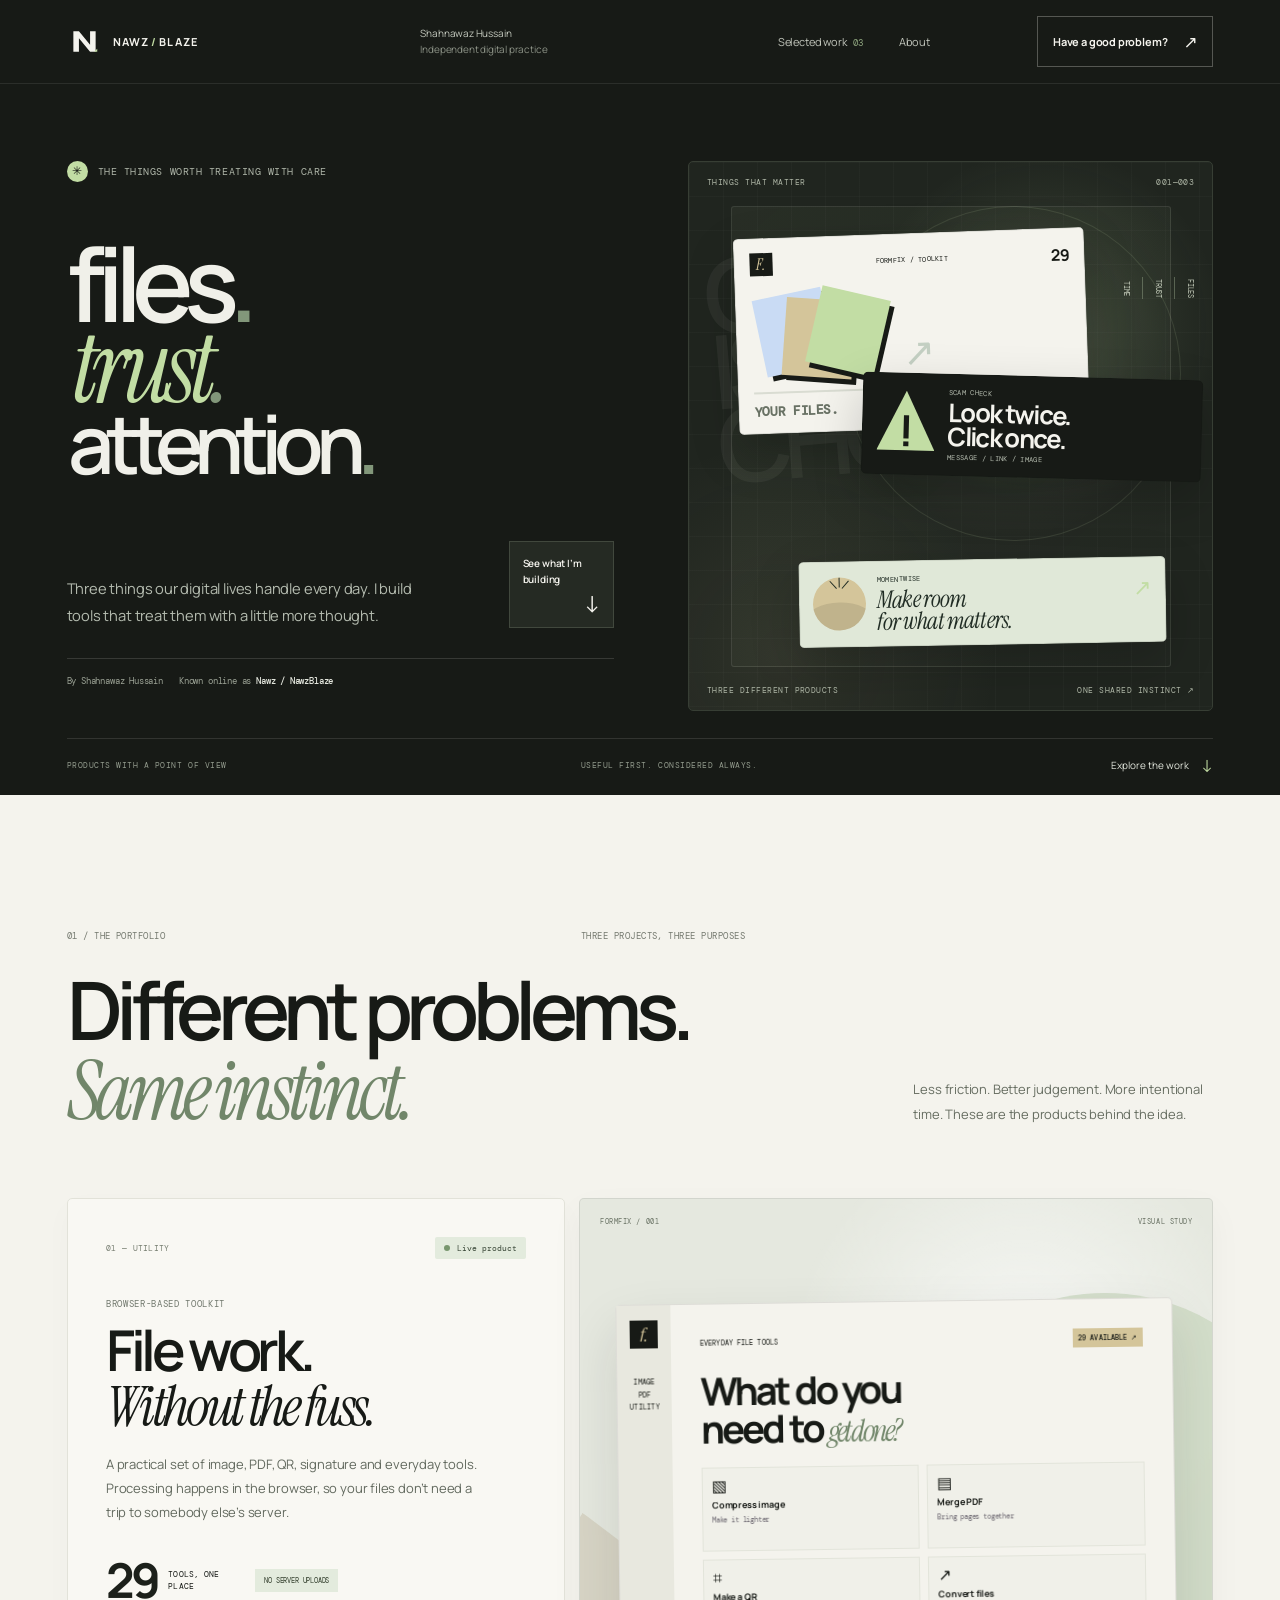
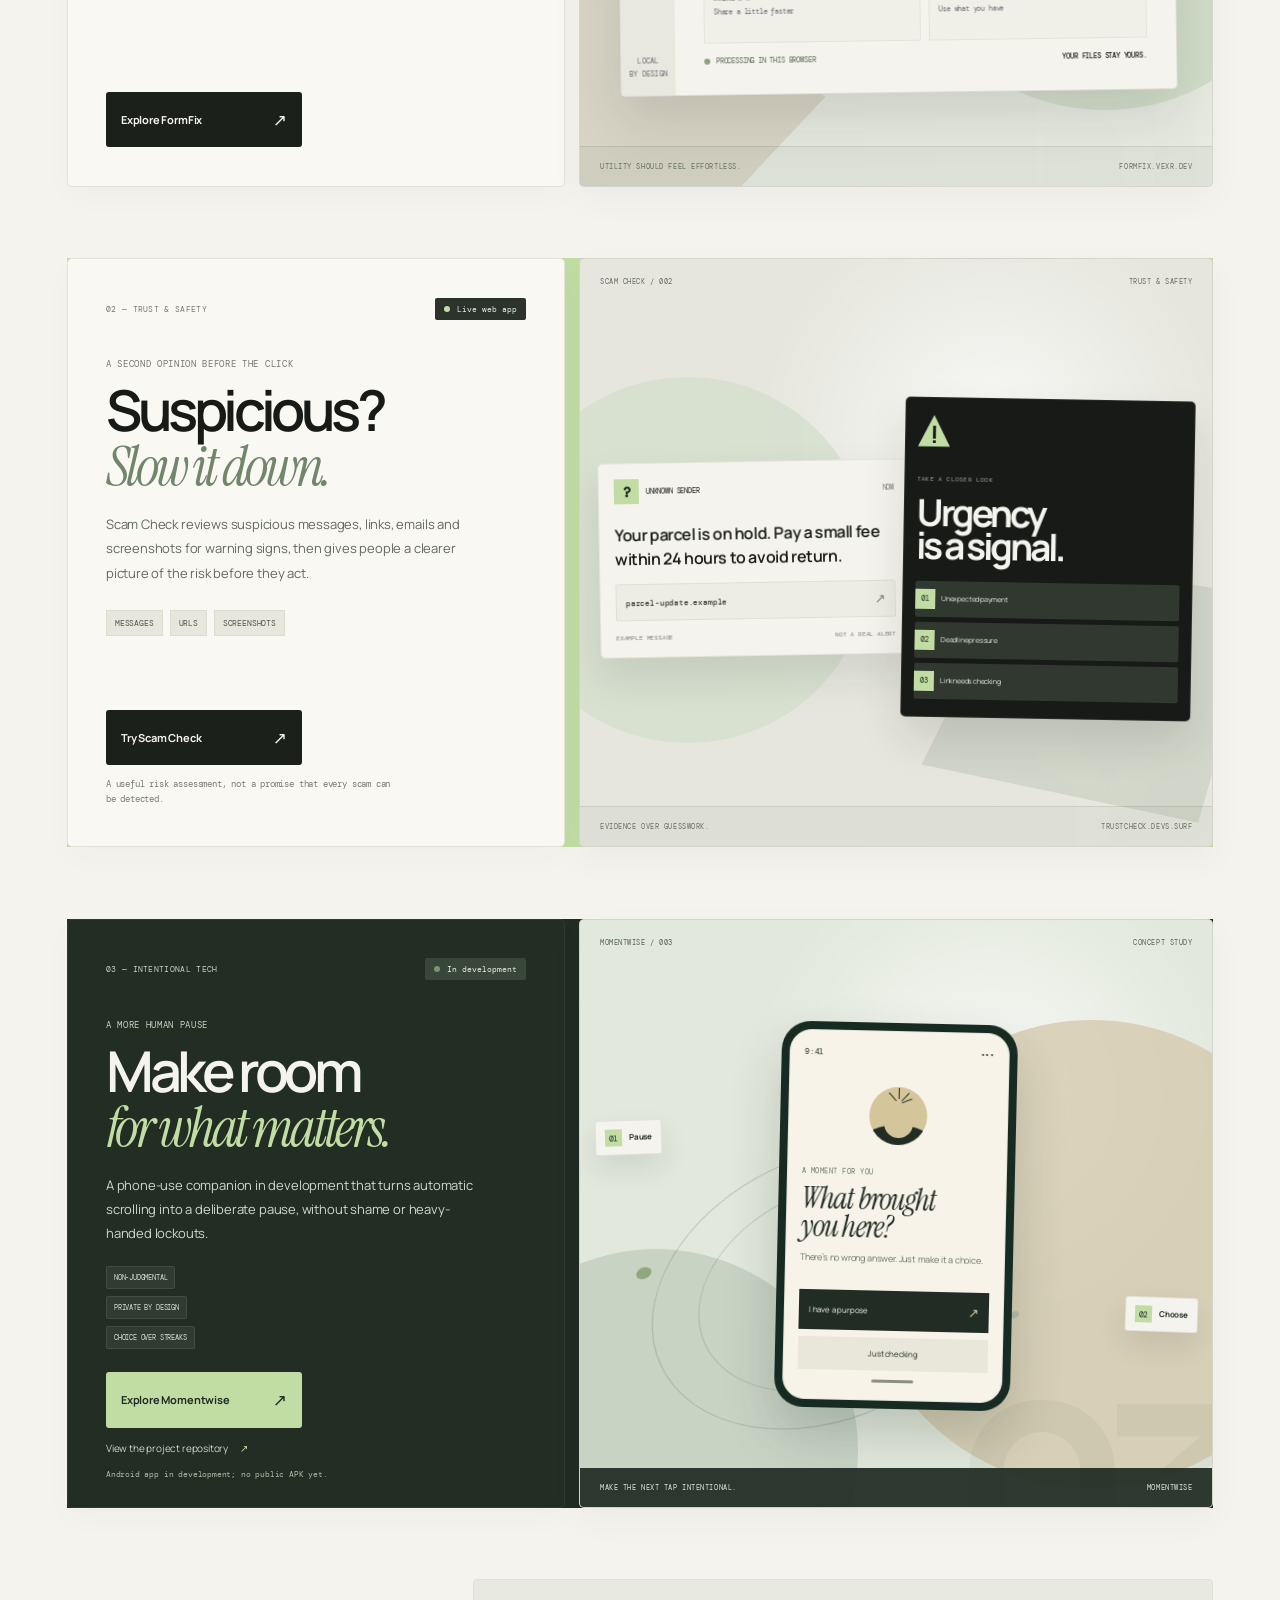
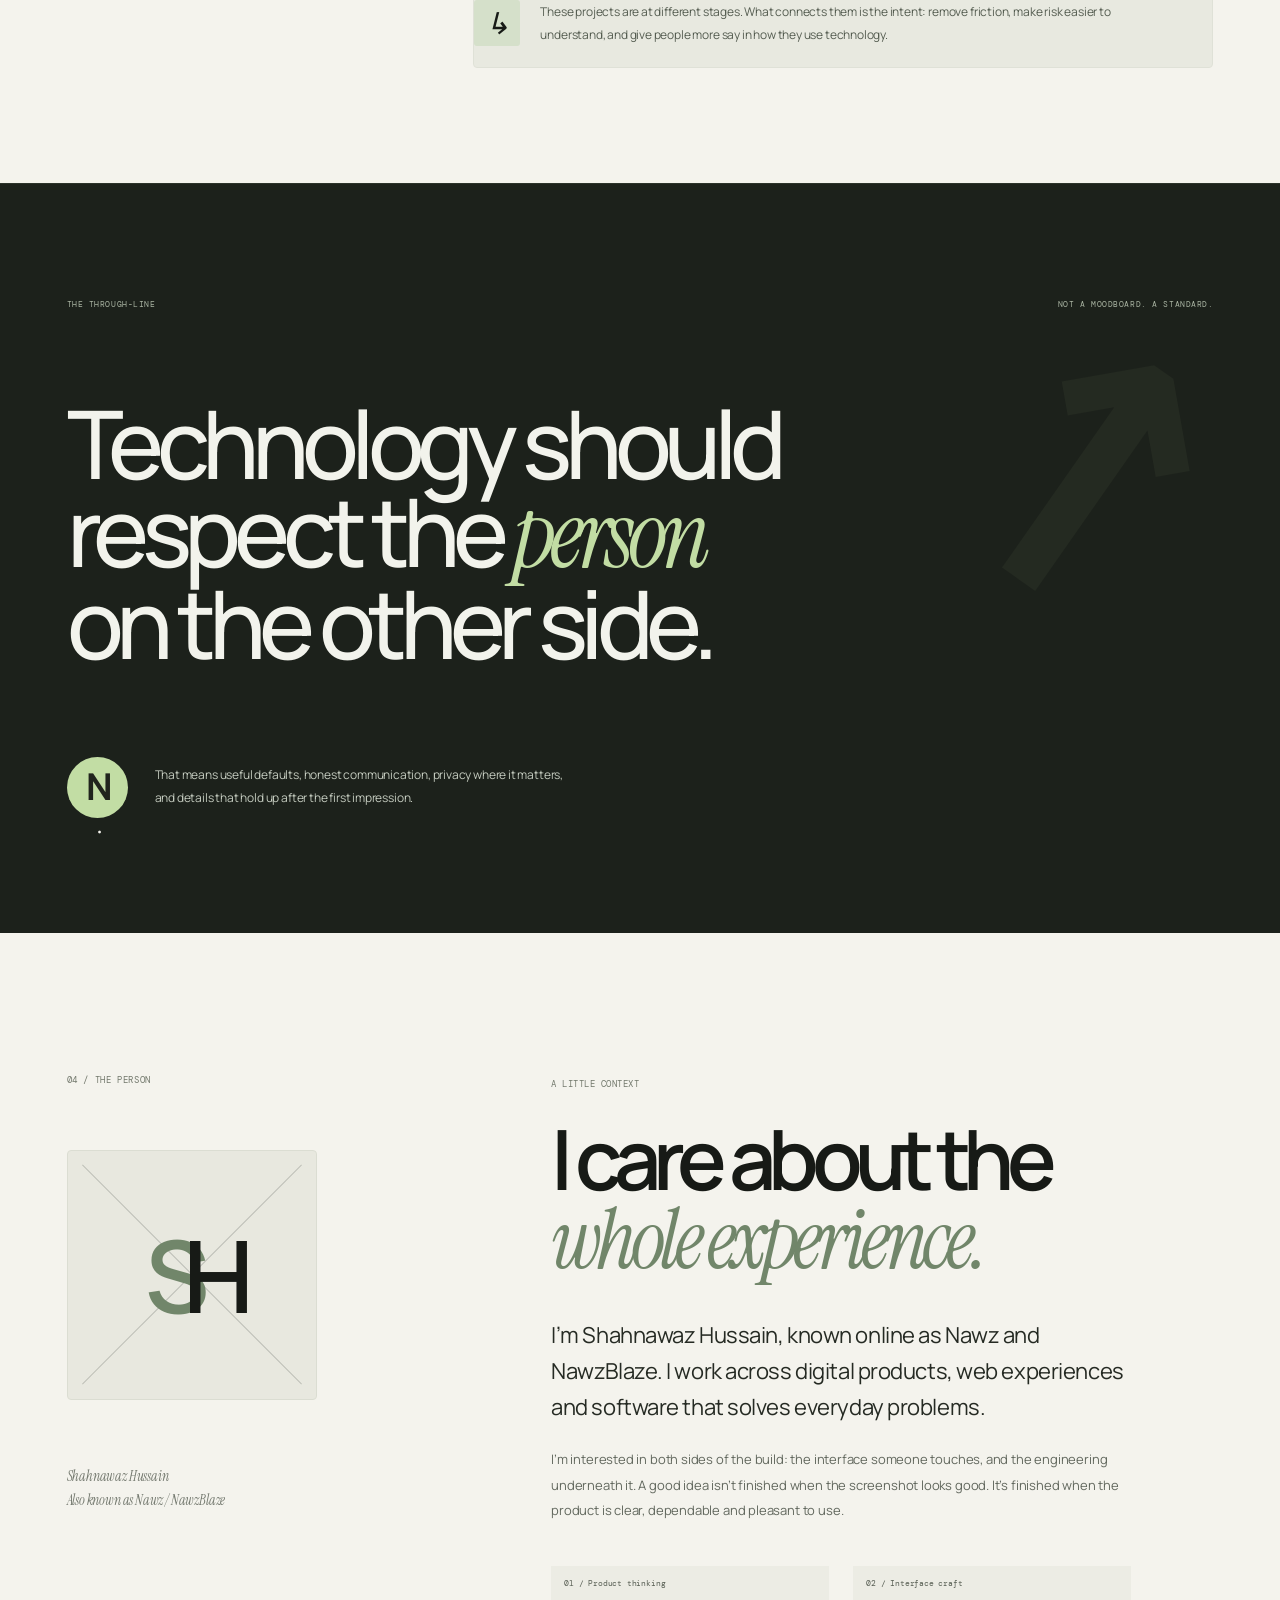
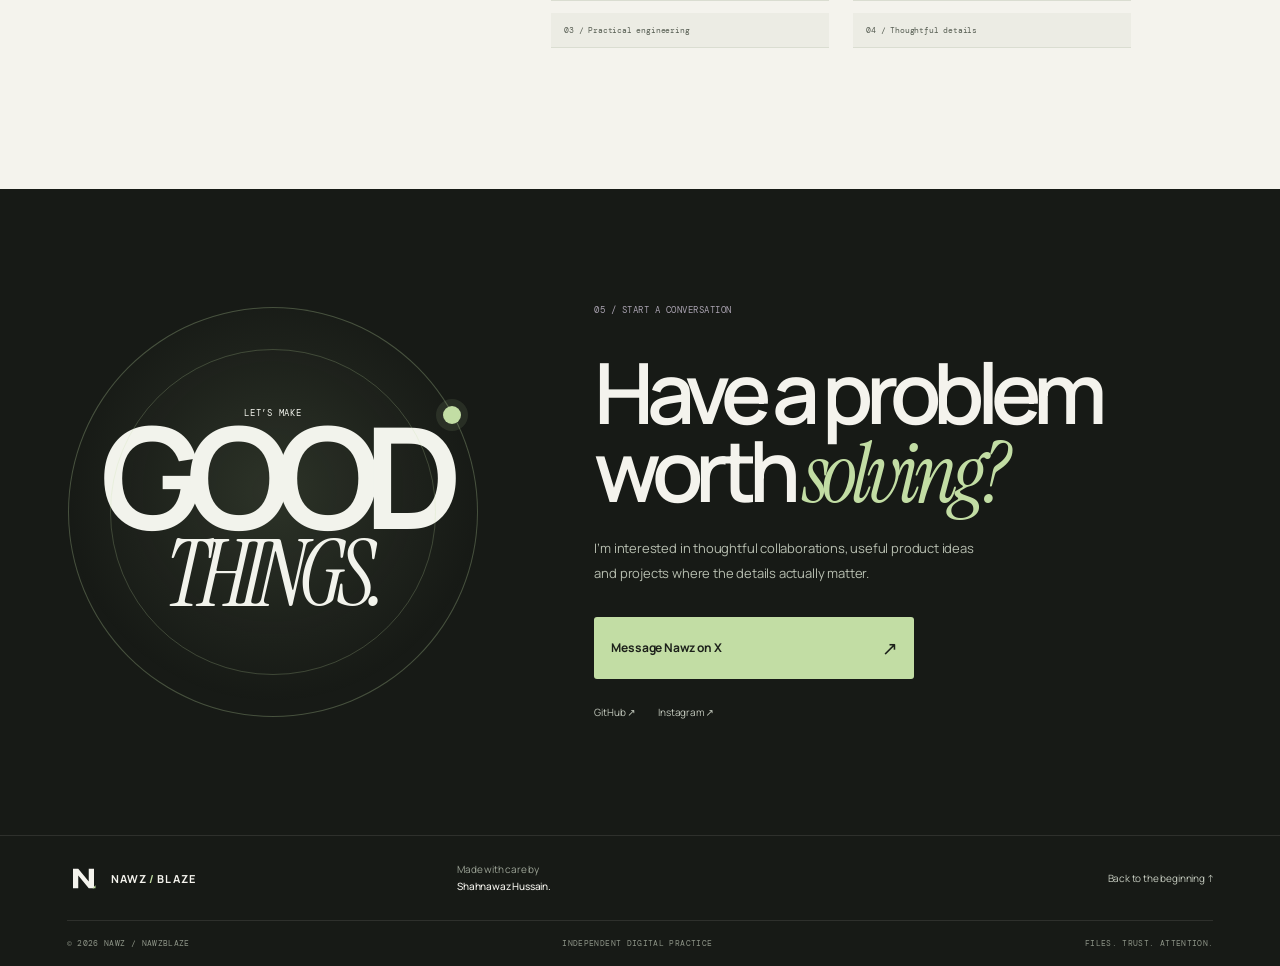
==== index.html @ f460f410 "Apply calmer premium portfolio styling and motion" ====
<!doctype html>
<html lang="en">
<head>
  <meta charset="utf-8">
  <meta name="viewport" content="width=device-width, initial-scale=1">
  <meta name="theme-color" content="#171a16">
  <meta name="description" content="Nawz — the online identity of Shahnawaz Hussain, also known as NawzBlaze. Independent digital products shaped around privacy, trust and attention.">
  <meta name="author" content="Shahnawaz Hussain">
  <meta name="robots" content="index,follow,max-image-preview:large">
  <link rel="canonical" href="https://nawzblaze.github.io/">
  <link rel="icon" href="/assets/images/favicon.svg" type="image/svg+xml">
  <link rel="manifest" href="/site.webmanifest">
  <link rel="stylesheet" href="/assets/css/site.css">
  <link rel="stylesheet" href="/assets/css/premium.css?v=1">
  <link rel="preconnect" href="https://fonts.googleapis.com">
  <link rel="preconnect" href="https://fonts.gstatic.com" crossorigin>
  <link href="https://fonts.googleapis.com/css2?family=DM+Mono:wght@400;500&family=Instrument+Serif:ital@0;1&family=Manrope:wght@400;500;600;700;800&display=swap" rel="stylesheet">
  <meta property="og:type" content="website">
  <meta property="og:site_name" content="Nawz / NawzBlaze">
  <meta property="og:title" content="Nawz — Files. Trust. Attention.">
  <meta property="og:description" content="Independent digital products shaped around privacy, trust and attention. By Shahnawaz Hussain, known online as Nawz and NawzBlaze.">
  <meta property="og:url" content="https://nawzblaze.github.io/">
  <meta name="twitter:card" content="summary">
  <meta name="twitter:title" content="Nawz — Files. Trust. Attention.">
  <meta name="twitter:description" content="Independent digital products shaped around privacy, trust and attention.">
  <title>Nawz — Files. Trust. Attention.</title>
  <script type="application/ld+json">
  {
    "@context": "https://schema.org",
    "@type": "Person",
    "name": "Shahnawaz Hussain",
    "alternateName": ["Nawz", "NawzBlaze"],
    "url": "https://nawzblaze.github.io/",
    "description": "Independent digital product builder working on useful web tools, trust and safety, and intentional technology.",
    "sameAs": [
      "https://github.com/NawzBlaze",
      "https://x.com/Nawzblaze",
      "https://www.instagram.com/Shahnawaz.axe/"
    ],
    "knowsAbout": [
      "Web development",
      "Digital product design",
      "Privacy-first tools",
      "Trust and safety",
      "Android applications"
    ]
  }
  </script>
</head>
<body>
  <a class="skip-link" href="#main">Skip to content</a>
  <header class="site-header" id="top">
    <a class="brand" href="#top" aria-label="Nawz home">
      <svg class="brand-mark" viewBox="0 0 44 44" aria-hidden="true"><path d="M8 35V9h7l14 17V9h7v26h-7L15 18v17z" fill="currentColor"/><path d="M34 35h4v-4z" fill="var(--signal)"/></svg>
      <span class="brand-name">NAWZ<span>/</span>BLAZE</span>
    </a>
    <p class="header-note">Shahnawaz Hussain<br><span>Independent digital practice</span></p>
    <nav class="desktop-nav" aria-label="Main navigation"><a href="#work">Selected work <span>03</span></a><a href="#about">About</a></nav>
    <a class="header-cta" href="#contact">Have a good problem? <span aria-hidden="true">↗</span></a>
    <button class="menu-toggle" type="button" aria-controls="mobile-nav" aria-expanded="false" aria-label="Open navigation" data-menu-toggle><span></span><span></span></button>
  </header>

  <nav class="mobile-nav" id="mobile-nav" aria-label="Mobile navigation" hidden data-mobile-menu>
    <a href="#work"><span>01</span> Selected work <b aria-hidden="true">↘</b></a>
    <a href="#about"><span>02</span> About <b aria-hidden="true">↘</b></a>
    <a href="#contact"><span>03</span> Contact <b aria-hidden="true">↗</b></a>
    <p>NAWZ / NAWZBLAZE<br>Independent digital practice</p>
  </nav>

  <main id="main">
    <section class="hero" aria-labelledby="hero-title">
      <div class="hero-intro">
        <p class="eyebrow"><span class="eyebrow-star" aria-hidden="true">✳</span> The things worth treating with care</p>
        <h1 id="hero-title" class="hero-title" data-reveal>
          <span class="hero-word hero-word--files">files<span class="hero-period">.</span></span>
          <span class="hero-word hero-word--trust">trust<span class="hero-period">.</span></span>
          <span class="hero-word hero-word--attention">attention<span class="hero-period">.</span></span>
        </h1>
        <div class="hero-summary" data-reveal><p>Three things our digital lives handle every day. I build tools that treat them with a little more thought.</p><a class="hero-link" href="#work"><span>See what I’m building</span><b aria-hidden="true">↓</b></a></div>
        <div class="hero-byline"><span>By Shahnawaz Hussain</span><span>Known online as <strong>Nawz / NawzBlaze</strong></span></div>
      </div>

      <figure class="hero-art" aria-label="An original composition showing three ideas: files, trust and attention">
        <div class="art-corner art-corner--top"><span>THINGS THAT MATTER</span><span>001—003</span></div>
        <div class="hero-art-backtype" aria-hidden="true">CARE<br>IS A<br>CHOICE.</div>
        <div class="hero-artifact artifact-files" aria-hidden="true">
          <div class="artifact-head"><span class="artifact-mini-mark">F.</span><span>FORMFIX / TOOLKIT</span><span>29</span></div>
          <div class="file-stack"><i></i><i></i><i></i><b>↗</b></div>
          <div class="artifact-caption"><strong>YOUR FILES.</strong><span>STAY HERE.</span></div>
        </div>
        <div class="hero-artifact artifact-trust" aria-hidden="true">
          <div class="warning-symbol">!</div>
          <div class="trust-copy"><span>SCAM CHECK</span><strong>Look twice.<br>Click once.</strong><small>MESSAGE / LINK / IMAGE</small></div>
        </div>
        <div class="hero-artifact artifact-attention" aria-hidden="true">
          <div class="attention-sun"><i></i><i></i><i></i></div>
          <div><span>MOMENTWISE</span><strong>Make room<br>for what matters.</strong></div>
          <b class="attention-arrow">↗</b>
        </div>
        <div class="hero-art-index" aria-hidden="true"><span>FILES</span><i></i><span>TRUST</span><i></i><span>TIME</span></div>
        <figcaption class="art-corner art-corner--bottom"><span>THREE DIFFERENT PRODUCTS</span><span>ONE SHARED INSTINCT ↗</span></figcaption>
      </figure>

      <div class="hero-foot"><span>PRODUCTS WITH A POINT OF VIEW</span><span>USEFUL FIRST. CONSIDERED ALWAYS.</span><a href="#work">Explore the work <b aria-hidden="true">↓</b></a></div>
    </section>

    <section class="work" id="work" aria-labelledby="work-title">
      <div class="work-heading">
        <div><p class="section-kicker"><span>01 / THE PORTFOLIO</span><span>THREE PROJECTS, THREE PURPOSES</span></p><h2 id="work-title">Different problems.<br><em>Same instinct.</em></h2></div>
        <p class="work-heading-note">Less friction. Better judgement. More intentional time. These are the products behind the idea.</p>
      </div>

      <article class="project project-formfix" aria-labelledby="formfix-title">
        <div class="project-copy project-copy--formfix">
          <div class="project-topline"><span>01 — UTILITY</span><span class="project-status"><i></i> Live product</span></div>
          <p class="project-overline">BROWSER-BASED TOOLKIT</p>
          <h3 id="formfix-title">File work.<br><em>Without the fuss.</em></h3>
          <p class="project-description">A practical set of image, PDF, QR, signature and everyday tools. Processing happens in the browser, so your files don’t need a trip to somebody else’s server.</p>
          <div class="project-proof"><strong>29</strong><span>TOOLS, ONE PLACE</span><b>NO SERVER UPLOADS</b></div>
          <a class="project-button project-button--dark" href="https://formfix.vexr.dev/" target="_blank" rel="noopener noreferrer">Explore FormFix <span aria-hidden="true">↗</span></a>
        </div>
        <div class="project-visual formfix-visual" role="img" aria-label="Original visual study of FormFix, showing image and PDF tools and its in-browser processing approach">
          <div class="visual-label visual-label--light"><span>FORMFIX / 001</span><span>VISUAL STUDY</span></div>
          <div class="toolkit-scene">
            <div class="toolkit-side"><span class="toolkit-logo">f.</span><span class="toolkit-side-label">IMAGE<br>PDF<br>UTILITY</span><span class="toolkit-side-bottom">LOCAL<br>BY DESIGN</span></div>
            <div class="toolkit-main">
              <div class="toolkit-title"><span>EVERYDAY FILE TOOLS</span><b>29 AVAILABLE ↗</b></div>
              <h4>What do you<br>need to <em>get done?</em></h4>
              <div class="tool-tiles">
                <div class="tool-tile tool-tile--blue"><span class="tool-glyph">▧</span><b>Compress image</b><small>Make it lighter</small></div>
                <div class="tool-tile tool-tile--peach"><span class="tool-glyph">▤</span><b>Merge PDF</b><small>Bring pages together</small></div>
                <div class="tool-tile tool-tile--green"><span class="tool-glyph">⌗</span><b>Make a QR</b><small>Share a little faster</small></div>
                <div class="tool-tile tool-tile--yellow"><span class="tool-glyph">↗</span><b>Convert files</b><small>Use what you have</small></div>
              </div>
              <div class="toolkit-privacy"><span><i></i> PROCESSING IN THIS BROWSER</span><b>YOUR FILES STAY YOURS.</b></div>
            </div>
          </div>
          <div class="visual-bottom visual-bottom--light"><span>UTILITY SHOULD FEEL EFFORTLESS.</span><span>FORMFIX.VEXR.DEV</span></div>
          <div class="visual-number" aria-hidden="true">01</div>
        </div>
      </article>

      <article class="project project-scamcheck" aria-labelledby="scamcheck-title">
        <div class="project-visual scam-visual" role="img" aria-label="Original visual study showing Scam Check reviewing a suspicious delivery message and grouping warning signals">
          <div class="visual-label visual-label--dark"><span>SCAM CHECK / 002</span><span>TRUST & SAFETY</span></div>
          <div class="scam-scene">
            <div class="scam-message">
              <div class="message-top"><span class="message-avatar">?</span><span>UNKNOWN SENDER</span><span class="message-time">NOW</span></div>
              <p>Your parcel is on hold. Pay a small fee within 24 hours to avoid return.</p>
              <div class="message-link">parcel-update.example <span>↗</span></div>
              <div class="message-note"><span>EXAMPLE MESSAGE</span><span>NOT A REAL ALERT</span></div>
            </div>
            <div class="scam-analysis">
              <div class="analysis-symbol"><span>!</span></div>
              <span class="analysis-label">TAKE A CLOSER LOOK</span>
              <h4>Urgency<br>is a signal.</h4>
              <div class="signal-tag"><span>01</span> Unexpected payment</div>
              <div class="signal-tag"><span>02</span> Deadline pressure</div>
              <div class="signal-tag"><span>03</span> Link needs checking</div>
            </div>
          </div>
          <div class="visual-bottom visual-bottom--dark"><span>EVIDENCE OVER GUESSWORK.</span><span>TRUSTCHECK.DEVS.SURF</span></div>
          <div class="visual-number visual-number--light" aria-hidden="true">02</div>
        </div>
        <div class="project-copy project-copy--scamcheck">
          <div class="project-topline"><span>02 — TRUST & SAFETY</span><span class="project-status project-status--dark"><i></i> Live web app</span></div>
          <p class="project-overline">A SECOND OPINION BEFORE THE CLICK</p>
          <h3 id="scamcheck-title">Suspicious?<br><em>Slow it down.</em></h3>
          <p class="project-description">Scam Check reviews suspicious messages, links, emails and screenshots for warning signs, then gives people a clearer picture of the risk before they act.</p>
          <div class="scam-tags"><span>MESSAGES</span><span>URLS</span><span>SCREENSHOTS</span></div>
          <a class="project-button project-button--light" href="https://trustcheck.devs.surf/" target="_blank" rel="noopener noreferrer">Try Scam Check <span aria-hidden="true">↗</span></a>
          <p class="project-caveat">A useful risk assessment, not a promise that every scam can be detected.</p>
        </div>
      </article>

      <article class="project project-momentwise" aria-labelledby="momentwise-title">
        <div class="project-copy project-copy--momentwise">
          <div class="project-topline"><span>03 — INTENTIONAL TECH</span><span class="project-status project-status--moment"><i></i> In development</span></div>
          <p class="project-overline">A MORE HUMAN PAUSE</p>
          <h3 id="momentwise-title">Make room<br><em>for what matters.</em></h3>
          <p class="project-description">A phone-use companion in development that turns automatic scrolling into a deliberate pause, without shame or heavy-handed lockouts.</p>
          <div class="moment-principles"><span>NON-JUDGMENTAL</span><span>PRIVATE BY DESIGN</span><span>CHOICE OVER STREAKS</span></div>
          <a class="project-button project-button--moment" href="https://nawzblaze.github.io/momentwise/" target="_blank" rel="noopener noreferrer">Explore Momentwise <span aria-hidden="true">↗</span></a>
          <a class="project-text-link" href="https://github.com/NawzBlaze/momentwise" target="_blank" rel="noopener noreferrer">View the project repository <span aria-hidden="true">↗</span></a>
          <p class="moment-status-note">Android app in development; no public APK yet.</p>
        </div>
        <div class="project-visual moment-visual" role="img" aria-label="Concept illustration for Momentwise, with a calm phone screen and an intentional pause prompt">
          <div class="visual-label visual-label--moment"><span>MOMENTWISE / 003</span><span>CONCEPT STUDY</span></div>
          <div class="moment-scene">
            <div class="moment-orbit" aria-hidden="true"><span></span><i></i><b></b></div>
            <div class="phone-shell" aria-hidden="true">
              <div class="phone-screen">
                <div class="phone-top"><span>9:41</span><span>•••</span></div>
                <div class="moment-sun"><i></i><i></i><i></i><i></i><b></b></div>
                <span class="phone-kicker">A MOMENT FOR YOU</span>
                <h4>What brought<br>you here?</h4>
                <p>There’s no wrong answer. Just make it a choice.</p>
                <div class="phone-action phone-action--primary">I have a purpose <span>↗</span></div>
                <div class="phone-action phone-action--secondary">Just checking</div>
                <div class="phone-home"></div>
              </div>
            </div>
            <div class="moment-note moment-note--one"><span>01</span><b>Pause</b></div>
            <div class="moment-note moment-note--two"><span>02</span><b>Choose</b></div>
          </div>
          <div class="visual-bottom visual-bottom--moment"><span>MAKE THE NEXT TAP INTENTIONAL.</span><span>MOMENTWISE</span></div>
          <div class="visual-number visual-number--moment" aria-hidden="true">03</div>
        </div>
      </article>

      <div class="work-endnote"><span class="endnote-mark" aria-hidden="true">↳</span><p>These projects are at different stages. What connects them is the intent: remove friction, make risk easier to understand, and give people more say in how they use technology.</p></div>
    </section>

    <section class="belief" aria-labelledby="belief-title">
      <div class="belief-top"><span>THE THROUGH-LINE</span><span>NOT A MOODBOARD. A STANDARD.</span></div>
      <h2 id="belief-title">Technology should<br>respect the <em>person</em><br>on the other side.</h2>
      <div class="belief-bottom"><span class="belief-mark" aria-hidden="true">N<span>·</span></span><p>That means useful defaults, honest communication, privacy where it matters, and details that hold up after the first impression.</p></div>
      <div class="belief-symbol" aria-hidden="true">↗</div>
    </section>

    <section class="about" id="about" aria-labelledby="about-title">
      <div class="about-label"><span>04 / THE PERSON</span><div class="about-monogram" aria-hidden="true"><span>S</span><b>H</b></div><p>Shahnawaz Hussain<br>Also known as Nawz / NawzBlaze</p></div>
      <div class="about-copy">
        <p class="section-kicker">A LITTLE CONTEXT</p>
        <h2 id="about-title">I care about the<br><em>whole experience.</em></h2>
        <p>I’m Shahnawaz Hussain, known online as Nawz and NawzBlaze. I work across digital products, web experiences and software that solves everyday problems.</p>
        <p>I’m interested in both sides of the build: the interface someone touches, and the engineering underneath it. A good idea isn’t finished when the screenshot looks good. It’s finished when the product is clear, dependable and pleasant to use.</p>
        <div class="about-practice"><span>01 / Product thinking</span><span>02 / Interface craft</span><span>03 / Practical engineering</span><span>04 / Thoughtful details</span></div>
      </div>
    </section>

    <section class="contact" id="contact" aria-labelledby="contact-title">
      <div class="contact-orbit" aria-hidden="true"><span>LET’S MAKE</span><b>GOOD</b><i>THINGS.</i></div>
      <div class="contact-copy">
        <p class="section-kicker">05 / START A CONVERSATION</p>
        <h2 id="contact-title">Have a problem<br>worth <em>solving?</em></h2>
        <p>I’m interested in thoughtful collaborations, useful product ideas and projects where the details actually matter.</p>
        <a class="contact-button" href="https://x.com/Nawzblaze" target="_blank" rel="noopener noreferrer">Message Nawz on X <span aria-hidden="true">↗</span></a>
        <div class="contact-socials"><a href="https://github.com/NawzBlaze" target="_blank" rel="noopener noreferrer">GitHub ↗</a><a href="https://www.instagram.com/Shahnawaz.axe/" target="_blank" rel="noopener noreferrer">Instagram ↗</a></div>
      </div>
    </section>
  </main>

  <footer class="site-footer">
    <a class="footer-brand" href="#top"><svg viewBox="0 0 44 44" aria-hidden="true"><path d="M8 35V9h7l14 17V9h7v26h-7L15 18v17z" fill="currentColor"/><path d="M34 35h4v-4z" fill="var(--signal)"/></svg><span>NAWZ<span>/</span>BLAZE</span></a>
    <p>Made with care by<br><strong>Shahnawaz Hussain.</strong></p>
    <a class="back-top" href="#top">Back to the beginning ↑</a>
    <div class="footer-bottom"><span>© <span data-year>2026</span> NAWZ / NAWZBLAZE</span><span>INDEPENDENT DIGITAL PRACTICE</span><span>FILES. TRUST. ATTENTION.</span></div>
  </footer>
  <script src="/assets/js/site.js" defer></script>
  <script src="/assets/js/premium.js?v=1" defer></script>
</body>
</html>
---- assets/css/site.css ----
:root{
  color-scheme:light;
  --ink:#17151d;--ink-soft:#26232e;--paper:#f2efe7;--paper-deep:#e5e1d7;
  --signal:#ff563d;--electric:#6455f5;--leaf:#c8dfbe;--forest:#203b31;--sun:#edbd5b;
  --white:#fffdf7;--muted:#77727b;--mono:"DM Mono",ui-monospace,SFMono-Regular,Consolas,monospace;
  --sans:"Space Grotesk",Inter,ui-sans-serif,system-ui,sans-serif;--serif:"Instrument Serif",Georgia,serif;
  --gutter:clamp(22px,5.2vw,84px);--ease:cubic-bezier(.2,.72,.18,1)
}
*,*::before,*::after{box-sizing:border-box}
html{scroll-behavior:smooth;scroll-padding-top:24px;background:var(--paper);-webkit-text-size-adjust:100%;text-size-adjust:100%}
body{margin:0;min-width:320px;background:var(--paper);color:var(--ink);font-family:var(--sans);font-size:15px;line-height:1.6;-webkit-font-smoothing:antialiased;text-rendering:optimizeLegibility}
body.menu-open{overflow:hidden}
a{color:inherit}button{font:inherit}a,button{-webkit-tap-highlight-color:transparent}
a:focus-visible,button:focus-visible,summary:focus-visible{outline:3px solid var(--signal);outline-offset:4px}
::selection{background:var(--signal);color:var(--ink)}[hidden]{display:none!important}
.skip-link{position:fixed;z-index:999;top:12px;left:12px;padding:12px 16px;background:var(--sun);color:var(--ink);font-size:13px;font-weight:700;text-decoration:none;transform:translateY(-160%)}
.skip-link:focus{transform:translateY(0)}
.site-header{position:relative;z-index:50;display:grid;grid-template-columns:1.08fr .85fr 1fr auto;align-items:center;gap:clamp(16px,2.8vw,42px);min-height:86px;padding:16px var(--gutter);background:var(--ink);color:var(--paper)}
.brand,.footer-brand{display:inline-flex;align-items:center;gap:11px;width:max-content;text-decoration:none}
.brand-mark{width:35px;height:35px;color:var(--paper)}
.brand-name,.footer-brand>span{font-size:11px;font-weight:700;letter-spacing:.105em;white-space:nowrap}
.brand-name span,.footer-brand>span span{padding:0 2px;color:var(--signal)}
.header-note{margin:0;color:#d8d4ce;font-size:10px;line-height:1.55}.header-note span{color:#99929e}
.desktop-nav{display:flex;justify-content:center;gap:clamp(18px,2.8vw,42px)}
.desktop-nav a{font-size:11px;text-decoration:none;color:#d7d2d8;transition:color .2s}
.desktop-nav a span{margin-left:5px;color:var(--signal);font:9px var(--mono)}.desktop-nav a:hover{color:var(--signal)}
.header-cta{display:flex;align-items:center;gap:16px;padding:12px 15px;background:var(--signal);color:var(--ink);font-size:11px;font-weight:700;text-decoration:none;white-space:nowrap;transition:background .2s,transform .2s}
.header-cta span{font-size:17px;font-weight:400}.header-cta:hover{background:var(--sun);transform:translateY(-2px)}
.menu-toggle,.mobile-nav{display:none}
.hero{display:grid;grid-template-columns:minmax(0,1.06fr) minmax(360px,.94fr);column-gap:clamp(28px,5.2vw,78px);padding:clamp(44px,5vw,74px) var(--gutter) 0;background:var(--ink);color:var(--paper);overflow:hidden}
.hero-intro{position:relative;z-index:2;display:flex;flex-direction:column;align-items:flex-start;min-width:0;padding-bottom:24px}
.eyebrow,.section-kicker{display:flex;align-items:center;gap:10px;margin:0;color:#bbb5c1;font:10px/1.5 var(--mono);letter-spacing:.035em;text-transform:uppercase}
.eyebrow-star{display:inline-grid;place-items:center;width:22px;height:22px;background:var(--signal);color:var(--ink);font-size:14px}
.hero-title{display:flex;flex-direction:column;align-items:flex-start;width:100%;margin:clamp(31px,4.8vw,68px) 0 33px;font-size:clamp(72px,9.25vw,142px);font-weight:600;letter-spacing:-.105em;line-height:.75}
.hero-word{display:block;max-width:100%;white-space:nowrap}.hero-word--files{color:var(--paper);padding-right:.08em}
.hero-word--trust{margin-left:.04em;color:var(--signal);font-family:var(--serif);font-weight:400;font-style:italic;letter-spacing:-.075em}
.hero-word--attention{margin-left:.02em;color:var(--paper);font-size:.79em;letter-spacing:-.105em}
.hero-period{color:var(--electric)}.hero-word--trust .hero-period{color:var(--sun)}
.hero-summary{display:flex;align-items:flex-end;justify-content:space-between;gap:20px;width:100%;max-width:630px;margin-top:auto}
.hero-summary p{max-width:360px;margin:0;color:#c0bac5;font-size:clamp(13px,1.15vw,16px);line-height:1.82}
.hero-link{display:flex;flex-direction:column;justify-content:space-between;flex:0 0 105px;min-height:92px;padding:13px;background:var(--electric);color:white;font-size:10px;font-weight:600;text-decoration:none;transition:background .2s,transform .2s}
.hero-link b{align-self:flex-end;font-size:23px;font-weight:400;line-height:1}.hero-link:hover{background:var(--signal);color:var(--ink);transform:translateY(-3px)}
.hero-byline{display:flex;flex-wrap:wrap;gap:7px 16px;width:100%;margin-top:30px;padding-top:16px;color:#a29ba7;font:9px var(--mono)}
.hero-byline strong{color:var(--paper);font-weight:500}
.hero-art{position:relative;align-self:stretch;min-width:0;min-height:clamp(500px,50vw,690px);margin:0;overflow:hidden;background:var(--electric);isolation:isolate}
.hero-art::before{position:absolute;content:"";z-index:-1;inset:9% 8% 10% 10%;background:var(--signal);clip-path:polygon(0 5%,88% 0,100% 82%,15% 100%)}
.hero-art::after{position:absolute;content:"";z-index:-1;right:-16%;top:8%;width:56%;aspect-ratio:1;border-radius:50%;background:var(--sun);mix-blend-mode:multiply}
.art-corner{position:absolute;z-index:10;left:18px;right:18px;display:flex;justify-content:space-between;gap:10px;color:var(--ink);font:8px var(--mono);letter-spacing:.06em}
.art-corner--top{top:15px}.art-corner--bottom{bottom:15px;color:var(--paper)}
.hero-art-backtype{position:absolute;top:15%;left:4%;color:var(--ink);font-size:clamp(65px,8vw,125px);font-weight:700;line-height:.73;letter-spacing:-.105em;opacity:.16;transform:rotate(-9deg)}
.hero-artifact{position:absolute;z-index:4;box-shadow:10px 11px 0 rgb(23 21 29 / 22%);transition:transform .55s var(--ease)}
.hero-artifact:hover{z-index:8}
.artifact-files{top:13%;left:9%;width:67%;padding:14px 15px 13px;background:var(--paper);color:var(--ink);transform:rotate(-7deg);animation:artifact-drift-one 8s ease-in-out infinite}
.artifact-files:hover{transform:rotate(-3deg) translateY(-5px)}
.artifact-head{display:flex;align-items:center;justify-content:space-between;gap:7px;font:7px var(--mono);letter-spacing:.035em}
.artifact-mini-mark{display:grid;place-items:center;width:23px;height:23px;background:var(--ink);color:var(--sun);font:italic 16px var(--serif)}
.artifact-head>span:last-child{font-size:16px;font-family:var(--sans);font-weight:700;letter-spacing:-.08em}
.file-stack{position:relative;display:flex;align-items:flex-start;height:90px;margin:18px 0 8px;padding-left:7px}
.file-stack i{position:absolute;display:block;width:70px;height:78px;background:#c9dbf4;transform:rotate(-10deg);box-shadow:5px 5px 0 var(--ink)}
.file-stack i:nth-child(2){left:32px;top:7px;background:var(--sun);transform:rotate(6deg)}
.file-stack i:nth-child(3){left:61px;top:1px;background:var(--signal);transform:rotate(15deg)}
.file-stack b{position:absolute;top:31px;left:150px;font-size:39px;font-weight:400;color:var(--electric)}
.artifact-caption{display:flex;align-items:baseline;justify-content:space-between;gap:8px;padding-top:9px;border-top:2px solid var(--ink);font:8px var(--mono)}
.artifact-caption strong{font:700 13px var(--sans);letter-spacing:-.03em}.artifact-caption span{color:#57515c}
.artifact-trust{top:39%;right:2%;display:flex;align-items:center;gap:13px;width:65%;padding:13px 14px;background:var(--ink);color:var(--paper);transform:rotate(5deg);animation:artifact-drift-two 9s ease-in-out infinite}
.artifact-trust:hover{transform:rotate(1deg) translateY(-4px)}
.warning-symbol{display:grid;place-items:center;flex:0 0 58px;width:58px;height:66px;background:var(--signal);color:var(--ink);font-size:43px;font-weight:700;clip-path:polygon(50% 0,100% 90%,0 90%);padding-top:6px}
.trust-copy{display:flex;flex-direction:column;align-items:flex-start;gap:4px}.trust-copy>span,.trust-copy small{font:7px var(--mono);letter-spacing:.045em;color:#b6afbd}
.trust-copy strong{font-size:clamp(17px,2vw,27px);line-height:.94;letter-spacing:-.065em}
.artifact-attention{right:9%;bottom:12%;display:flex;align-items:center;gap:11px;width:70%;padding:13px;background:var(--leaf);color:var(--forest);transform:rotate(-4deg);animation:artifact-drift-three 10s ease-in-out infinite}
.artifact-attention:hover{transform:rotate(0) translateY(-4px)}
.artifact-attention>div:nth-child(2){display:flex;flex-direction:column;gap:5px}
.artifact-attention>div:nth-child(2)>span{font:7px var(--mono);letter-spacing:.06em}
.artifact-attention>div:nth-child(2)>strong{font:italic 24px/.91 var(--serif);letter-spacing:-.035em}
.attention-sun{position:relative;display:grid;place-items:center;flex:0 0 53px;width:53px;height:53px;border-radius:50%;background:var(--sun);overflow:hidden}
.attention-sun::before{content:"";position:absolute;bottom:-7px;left:-7px;width:67px;height:35px;background:var(--forest);border-radius:100% 100% 0 0}
.attention-sun i{position:absolute;width:1px;height:10px;top:4px;background:var(--forest);transform-origin:bottom center}
.attention-sun i:nth-child(1){transform:rotate(-42deg) translateY(-4px)}.attention-sun i:nth-child(2){transform:rotate(0deg) translateY(-4px)}.attention-sun i:nth-child(3){transform:rotate(42deg) translateY(-4px)}
.attention-arrow{align-self:flex-start;margin-left:auto;color:var(--signal);font-size:22px;font-weight:400}
.hero-art-index{position:absolute;z-index:3;right:17px;top:21%;display:flex;flex-direction:column;align-items:center;gap:8px;color:var(--ink);font:7px var(--mono);writing-mode:vertical-rl}
.hero-art-index i{width:1px;height:22px;background:var(--ink);opacity:.65}
.hero-foot{grid-column:1/-1;display:flex;align-items:center;justify-content:space-between;gap:20px;margin-top:27px;padding:14px 0 19px;color:#a9a2ae;font:8px var(--mono);letter-spacing:.065em}
.hero-foot a{display:flex;align-items:center;gap:12px;color:var(--paper);font:10px var(--sans);letter-spacing:0;text-decoration:none}
.hero-foot a b{color:var(--signal);font-size:17px;font-weight:400;transition:transform .2s}.hero-foot a:hover b{transform:translateY(3px)}
.work{padding:clamp(90px,10.5vw,150px) var(--gutter) clamp(80px,9vw,125px);background:var(--paper)}
.work-heading{display:grid;grid-template-columns:minmax(0,1.1fr) minmax(230px,.7fr);align-items:end;gap:36px;margin-bottom:clamp(48px,6.7vw,92px)}
.section-kicker{gap:0;color:var(--muted);font-size:9px;letter-spacing:.08em}
.work-heading .section-kicker{justify-content:space-between;max-width:680px}
.work-heading h2{margin:26px 0 0;font-size:clamp(48px,6.5vw,91px);font-weight:600;line-height:.94;letter-spacing:-.09em}
.work-heading h2 em,.project-copy h3 em,.belief h2 em,.about-copy h2 em,.contact-copy h2 em{font-family:var(--serif);font-weight:400;font-style:italic;letter-spacing:-.065em}
.work-heading h2 em{color:var(--signal)}.work-heading-note{max-width:300px;margin:0 0 5px auto;color:#6c6670;font-size:13px;line-height:1.85}
.project{display:grid;grid-template-columns:minmax(310px,.78fr) minmax(0,1.22fr);min-width:0;margin:0 0 clamp(52px,7.5vw,105px);overflow:hidden}
.project-copy{position:relative;display:flex;flex-direction:column;align-items:flex-start;min-width:0;padding:clamp(28px,3.6vw,52px)}
.project-topline{display:flex;align-items:center;justify-content:space-between;flex-wrap:wrap;gap:10px;width:100%;font:8px var(--mono);letter-spacing:.04em}
.project-status{display:inline-flex;align-items:center;gap:7px;padding:6px 8px;background:var(--leaf);font:8px var(--mono);letter-spacing:0}
.project-status i{width:6px;height:6px;background:#497c4c;border-radius:50%}
.project-overline{margin:clamp(37px,5vw,74px) 0 15px;font:9px var(--mono);letter-spacing:.055em}
.project-copy h3{margin:0;font-size:clamp(41px,5vw,68px);font-weight:600;line-height:.91;letter-spacing:-.085em}
.project-copy h3 em{display:inline-block}.project-description{max-width:380px;margin:24px 0 0;color:#58545f;font-size:13px;line-height:1.9}
.project-proof{display:flex;align-items:center;gap:12px;margin:26px 0 30px;padding:11px 0}
.project-proof strong{font-size:48px;line-height:.8;letter-spacing:-.09em}.project-proof span{max-width:75px;font:8px/1.5 var(--mono);letter-spacing:.015em}
.project-proof b{align-self:center;margin-left:auto;padding:7px 8px;background:var(--leaf);font:7px var(--mono);white-space:nowrap}
.project-button{display:inline-flex;align-items:center;justify-content:space-between;gap:30px;min-width:190px;margin-top:auto;padding:13px 15px;font-size:11px;font-weight:700;text-decoration:none;transition:background .2s,color .2s,transform .2s}
.project-button span{font-size:17px;font-weight:400;transition:transform .2s}.project-button:hover{transform:translateY(-3px)}.project-button:hover span{transform:translate(2px,-2px)}
.project-button--dark{background:var(--ink);color:var(--paper)}.project-button--dark:hover{background:var(--electric);color:white}
.project-visual{position:relative;display:flex;flex-direction:column;justify-content:space-between;min-width:0;min-height:520px;overflow:hidden;isolation:isolate}
.visual-label,.visual-bottom{position:relative;z-index:5;display:flex;justify-content:space-between;gap:12px;font:8px var(--mono);letter-spacing:.06em}
.visual-label{padding:18px 20px}.visual-bottom{padding:15px 20px}
.visual-label--light,.visual-bottom--light{color:#d8d5ce}.visual-label--dark,.visual-bottom--dark{color:var(--ink)}
.visual-number{position:absolute;z-index:-1;right:-2%;bottom:-18%;font-size:clamp(170px,22vw,320px);font-weight:700;letter-spacing:-.13em;line-height:.8;opacity:.11;color:currentColor}
.formfix-visual{background:var(--ink);color:var(--paper)}
.formfix-visual::before{position:absolute;content:"";z-index:-1;right:-16%;top:16%;width:66%;aspect-ratio:1;background:var(--electric);border-radius:50%;opacity:.98}
.formfix-visual::after{position:absolute;content:"";z-index:-1;left:-16%;bottom:-15%;width:48%;aspect-ratio:1;background:var(--signal);transform:rotate(32deg);clip-path:polygon(0 0,100% 9%,82% 100%,0 77%)}
.toolkit-scene{position:relative;z-index:2;display:grid;grid-template-columns:54px minmax(0,1fr);width:88%;margin:5px auto 0;background:var(--paper);color:var(--ink);box-shadow:12px 14px 0 rgb(0 0 0 / 22%);transform:rotate(-2.2deg);transition:transform .5s var(--ease)}
.formfix-visual:hover .toolkit-scene{transform:rotate(0) translateY(-4px)}
.toolkit-side{display:flex;flex-direction:column;align-items:center;gap:28px;padding:15px 7px;background:var(--paper-deep)}
.toolkit-logo{display:grid;place-items:center;width:28px;height:28px;background:var(--ink);color:var(--sun);font:italic 20px var(--serif)}
.toolkit-side-label,.toolkit-side-bottom{font:7px/1.8 var(--mono);text-align:center;letter-spacing:.03em}.toolkit-side-bottom{margin-top:auto;color:#6c6670}
.toolkit-main{min-width:0;padding:clamp(16px,2.3vw,29px)}
.toolkit-title{display:flex;align-items:center;justify-content:space-between;gap:9px;font:7px var(--mono);letter-spacing:.015em}
.toolkit-title b{padding:5px;background:var(--sun);font-size:7px;font-weight:500;white-space:nowrap}
.toolkit-main h4{margin:20px 0 20px;font-size:clamp(24px,3vw,40px);line-height:.98;letter-spacing:-.075em}
.toolkit-main h4 em{color:var(--signal);font:italic 30px/.95 var(--serif)}
.tool-tiles{display:grid;grid-template-columns:1fr 1fr;gap:8px}
.tool-tile{display:flex;flex-direction:column;align-items:flex-start;gap:3px;min-height:84px;padding:9px;background:var(--white)}
.tool-tile--blue{background:#d7e4f7}.tool-tile--peach{background:#f1d2c4}.tool-tile--green{background:#d3e2c8}.tool-tile--yellow{background:#f2e4ab}
.tool-glyph{font-size:16px;line-height:1.1}.tool-tile b{font-size:9px}.tool-tile small{font:7px var(--mono);color:#65606a}
.toolkit-privacy{display:flex;justify-content:space-between;flex-wrap:wrap;gap:8px;margin-top:13px;font:7px var(--mono)}
.toolkit-privacy>span{display:flex;align-items:center;gap:6px;color:#4d6345}.toolkit-privacy i{display:inline-block;width:6px;height:6px;border-radius:50%;background:#58834a}
.toolkit-privacy b{color:var(--ink);font-weight:500}.visual-bottom--light{background:var(--ink);color:#c3bec8}
.project-scamcheck{grid-template-columns:minmax(0,1.16fr) minmax(300px,.84fr);background:var(--signal)}
.scam-visual{background:var(--signal);color:var(--ink)}
.scam-visual::before{position:absolute;content:"";z-index:-1;left:-12%;top:20%;width:58%;aspect-ratio:1;border-radius:50%;background:var(--sun)}
.scam-visual::after{position:absolute;content:"";z-index:-1;right:-8%;bottom:4%;width:54%;height:45%;background:var(--electric);clip-path:polygon(30% 0,100% 14%,81% 100%,0 78%)}
.scam-scene{position:relative;display:grid;grid-template-columns:1.05fr .95fr;align-items:center;gap:0;width:94%;margin:7px auto 0}
.scam-message{position:relative;z-index:2;padding:15px;background:var(--paper);color:var(--ink);box-shadow:10px 12px 0 rgb(23 21 29 / 20%);transform:rotate(-4deg);transition:transform .45s var(--ease)}
.scam-visual:hover .scam-message{transform:rotate(-1deg) translateY(-4px)}
.message-top{display:flex;align-items:center;gap:7px;font:7px var(--mono)}
.message-avatar{display:grid;place-items:center;width:25px;height:25px;background:var(--signal);font-size:14px;font-weight:700}.message-time{margin-left:auto;color:var(--muted)}
.scam-message p{margin:19px 0 13px;font-size:clamp(12px,1.35vw,16px);font-weight:600;line-height:1.5;letter-spacing:-.025em}
.message-link{display:flex;align-items:center;justify-content:space-between;gap:8px;padding:9px;background:#e8e3db;font:8px var(--mono)}
.message-link span{color:var(--signal);font-size:13px}.message-note{display:flex;justify-content:space-between;gap:5px;margin-top:13px;color:var(--muted);font:6px var(--mono)}
.scam-analysis{position:relative;z-index:3;margin-left:-8px;padding:17px 12px;background:var(--ink);color:var(--paper);transform:rotate(4deg);transition:transform .45s var(--ease)}
.scam-visual:hover .scam-analysis{transform:rotate(1deg) translateY(-4px)}
.analysis-symbol{display:grid;place-items:center;width:32px;height:35px;margin-bottom:14px;background:var(--signal);color:var(--ink);font-size:24px;font-weight:700;clip-path:polygon(50% 0,100% 90%,0 90%)}
.analysis-label{font:6px var(--mono);letter-spacing:.035em;color:#b4aab6}
.scam-analysis h4{margin:8px 0 18px;font-size:clamp(24px,3vw,37px);line-height:.9;letter-spacing:-.08em}
.signal-tag{display:flex;align-items:center;gap:6px;padding:8px 0;margin-top:5px;background:#2e2936;font-size:7px}
.signal-tag span{display:inline-grid;place-items:center;width:20px;height:20px;background:var(--signal);color:var(--ink);font:7px var(--mono)}
.visual-bottom--dark{background:var(--signal);color:var(--ink)}.visual-number--light{color:var(--paper);opacity:.15}
.project-copy--scamcheck{background:var(--signal);color:var(--ink)}.project-status--dark{background:var(--ink);color:var(--paper)}.project-status--dark i{background:var(--sun)}
.project-copy--scamcheck .project-overline{color:#672a20}.project-copy--scamcheck h3 em{color:var(--paper)}.project-copy--scamcheck .project-description{color:#4c251f}
.scam-tags{display:flex;flex-wrap:wrap;gap:7px;margin:25px 0 30px}.scam-tags span{padding:7px 8px;background:rgb(23 21 29 / 9%);font:8px var(--mono)}
.project-button--light{background:var(--ink);color:var(--paper)}.project-button--light:hover{background:var(--paper);color:var(--ink)}
.project-caveat{max-width:290px;margin:18px 0 0;color:#622c22;font:9px/1.7 var(--mono)}
.project-momentwise{grid-template-columns:minmax(300px,.86fr) minmax(0,1.14fr);background:var(--forest);color:var(--paper)}
.project-copy--momentwise{background:var(--forest);color:var(--paper)}.project-copy--momentwise .project-topline{color:#d7e1d3}
.project-status--moment{background:#d9e3cb;color:var(--forest)}.project-status--moment i{background:#466b44}
.project-copy--momentwise .project-overline{color:var(--sun)}.project-copy--momentwise h3 em{color:var(--sun)}.project-copy--momentwise .project-description{color:#d0d9ce}
.moment-principles{display:flex;flex-direction:column;align-items:flex-start;gap:8px;margin:25px 0 29px;font:8px var(--mono);color:#d5e0d1}
.moment-principles span{padding:6px 8px;background:rgb(255 253 247 / 9%)}
.project-button--moment{background:var(--sun);color:var(--forest)}.project-button--moment:hover{background:var(--paper);color:var(--forest)}
.project-text-link{display:inline-flex;align-items:center;gap:12px;margin-top:17px;color:#e2e8dc;font-size:10px;text-decoration:none}.project-text-link:hover{color:var(--sun)}.project-text-link span{color:var(--sun)}
.moment-status-note{max-width:310px;margin:17px 0 0;color:#aebfa9;font:8px/1.7 var(--mono)}
.moment-visual{background:var(--leaf);color:var(--forest)}
.moment-visual::before{position:absolute;content:"";z-index:-1;right:-18%;top:17%;width:74%;aspect-ratio:1;border-radius:50%;background:var(--sun)}
.moment-visual::after{position:absolute;content:"";z-index:-1;left:-20%;bottom:-25%;width:64%;aspect-ratio:1;background:var(--forest);border-radius:50%}
.visual-label--moment{color:var(--forest)}
.moment-scene{position:relative;display:grid;place-items:center;min-height:375px;margin:0 15px}
.moment-orbit{position:absolute;left:8%;top:20%;width:62%;aspect-ratio:1;border:1px solid rgb(32 59 49 / 33%);border-radius:50%;transform:rotate(-25deg) scaleY(.7)}
.moment-orbit::before{position:absolute;content:"";inset:13%;border:1px solid rgb(32 59 49 / 35%);border-radius:50%}
.moment-orbit span{position:absolute;top:13%;left:4%;width:16px;height:16px;border-radius:50%;background:var(--signal)}
.moment-orbit i{position:absolute;right:7%;bottom:9%;width:9px;height:9px;border-radius:50%;background:var(--electric)}
.moment-orbit b{position:absolute;top:43%;right:12%;font:7px var(--mono);letter-spacing:.08em;writing-mode:vertical-rl;transform:rotate(25deg)}
.phone-shell{position:relative;z-index:4;width:min(54%,236px);min-width:180px;padding:8px;border-radius:29px;background:#172b23;box-shadow:13px 16px 0 rgb(32 59 49 / 22%);transform:rotate(5deg);transition:transform .5s var(--ease)}
.moment-visual:hover .phone-shell{transform:rotate(1deg) translateY(-5px)}
.phone-screen{position:relative;display:flex;flex-direction:column;align-items:flex-start;min-height:370px;overflow:hidden;padding:16px 14px 17px;border-radius:22px;background:#f7f3e9;color:var(--forest)}
.phone-top{display:flex;justify-content:space-between;width:100%;font:8px var(--mono)}
.moment-sun{position:relative;display:grid;place-items:center;align-self:center;width:58px;height:58px;margin:29px 0 23px;overflow:hidden;border-radius:50%;background:var(--sun)}
.moment-sun::before{position:absolute;content:"";left:-5px;right:-5px;bottom:-12px;height:32px;background:var(--forest);border-radius:50% 50% 0 0}
.moment-sun i{position:absolute;top:6px;width:1px;height:11px;background:var(--forest);transform-origin:bottom}
.moment-sun i:nth-child(1){transform:rotate(-42deg) translateY(-4px)}.moment-sun i:nth-child(2){transform:translateY(-5px)}.moment-sun i:nth-child(3){transform:rotate(42deg) translateY(-4px)}.moment-sun i:nth-child(4){transform:rotate(68deg) translateY(-3px)}
.moment-sun b{position:absolute;top:22px;width:29px;height:29px;border-radius:50%;background:var(--sun)}
.phone-kicker{font:7px var(--mono);letter-spacing:.07em;color:#677b69}
.phone-screen h4{margin:9px 0 10px;font:italic 30px/.93 var(--serif);letter-spacing:-.03em}
.phone-screen p{margin:0 0 17px;color:#68786a;font-size:9px;line-height:1.65}
.phone-action{display:flex;align-items:center;justify-content:space-between;width:100%;padding:10px;margin-top:7px;font-size:8px}
.phone-action--primary{background:var(--forest);color:var(--paper)}.phone-action--primary span{color:var(--sun);font-size:13px}
.phone-action--secondary{justify-content:center;background:#e9e6da;color:var(--forest)}
.phone-home{align-self:center;width:42px;height:3px;margin-top:auto;border-radius:9px;background:var(--forest);opacity:.5}
.moment-note{position:absolute;z-index:5;display:flex;align-items:center;gap:7px;padding:8px 9px;background:var(--paper);color:var(--forest);box-shadow:5px 6px 0 rgb(32 59 49 / 18%);font-size:8px;transform:rotate(-8deg)}
.moment-note span{display:grid;place-items:center;width:17px;height:17px;background:var(--signal);font:8px var(--mono)}
.moment-note--one{left:0;top:25%}.moment-note--two{right:0;bottom:20%;transform:rotate(6deg)}
.visual-bottom--moment{background:var(--forest);color:#e4ecdf}.visual-number--moment{color:var(--forest);opacity:.17}
.work-endnote{display:grid;grid-template-columns:46px minmax(0,610px);align-items:start;gap:20px;max-width:740px;margin:0 0 0 auto;padding:20px 24px 20px 0;background:var(--electric);color:white}
.endnote-mark{display:grid;place-items:center;width:46px;height:46px;background:var(--sun);color:var(--ink);font:italic 30px var(--serif)}
.work-endnote p{margin:1px 0 0;font-size:12px;line-height:1.9}
.belief{position:relative;overflow:hidden;padding:clamp(72px,9vw,130px) var(--gutter);background:var(--electric);color:var(--white)}
.belief-top{display:flex;justify-content:space-between;gap:14px;max-width:1250px;margin:0 auto;color:#e0dcff;font:8px var(--mono);letter-spacing:.07em}
.belief h2{position:relative;z-index:2;max-width:1180px;margin:clamp(48px,7vw,93px) auto clamp(53px,7vw,90px);font-size:clamp(49px,8vw,112px);font-weight:500;line-height:.93;letter-spacing:-.09em}
.belief h2 em{color:var(--sun)}
.belief-bottom{position:relative;z-index:2;display:grid;grid-template-columns:65px minmax(0,430px);align-items:center;gap:23px;max-width:1250px;margin:0 auto}
.belief-mark{display:grid;place-items:center;width:61px;height:61px;background:var(--signal);color:var(--ink);font-size:37px;font-weight:700;letter-spacing:-.12em}
.belief-mark span{color:var(--paper);font-size:19px;align-self:start}
.belief-bottom p{margin:0;color:#eeebff;font-size:12px;line-height:1.9}
.belief-symbol{position:absolute;right:8%;top:23%;color:rgb(23 21 29 / 13%);font-size:clamp(160px,27vw,390px);font-weight:700;letter-spacing:-.15em;line-height:.7;transform:rotate(-10deg)}
.about{display:grid;grid-template-columns:minmax(190px,.7fr) minmax(0,1.3fr);gap:clamp(45px,10vw,150px);padding:clamp(90px,11vw,155px) var(--gutter);background:var(--paper)}
.about-label{display:flex;flex-direction:column;align-items:flex-start}
.about-label>span{color:var(--muted);font:9px var(--mono);letter-spacing:.07em}
.about-monogram{position:relative;display:flex;align-items:center;justify-content:center;width:min(100%,250px);aspect-ratio:1;margin:clamp(30px,5vw,70px) 0;background:var(--sun);color:var(--ink);overflow:hidden}
.about-monogram::before,.about-monogram::after{position:absolute;content:"";width:125%;height:1px;background:rgb(23 21 29 / 32%);transform:rotate(45deg)}
.about-monogram::after{transform:rotate(-45deg)}
.about-monogram span,.about-monogram b{position:relative;z-index:1;font-size:clamp(60px,8vw,100px);font-weight:600;letter-spacing:-.12em}
.about-monogram span{color:var(--signal);transform:translateX(9px)}.about-monogram b{transform:translateX(-5px)}
.about-label p{margin:0;color:var(--muted);font:italic 14px/1.75 var(--serif)}
.about-copy .section-kicker{margin:4px 0 28px}
.about-copy h2{margin:0 0 37px;font-size:clamp(45px,6.5vw,89px);font-weight:600;line-height:.94;letter-spacing:-.09em}
.about-copy h2 em{color:var(--signal)}
.about-copy>p:not(.section-kicker){max-width:600px;color:#625d67;font-size:13px;line-height:1.95}
.about-copy>p:nth-of-type(2){color:var(--ink);font-size:clamp(16px,1.8vw,22px);line-height:1.65;letter-spacing:-.02em}
.about-practice{display:grid;grid-template-columns:1fr 1fr;gap:12px 24px;max-width:580px;margin-top:43px}
.about-practice span{padding:10px 0;background:var(--paper-deep);font:8px var(--mono);text-align:center}
.contact{position:relative;display:grid;grid-template-columns:minmax(240px,.8fr) minmax(0,1.2fr);align-items:center;gap:clamp(40px,9vw,130px);min-height:570px;padding:clamp(70px,9vw,125px) var(--gutter);overflow:hidden;background:var(--ink);color:var(--paper)}
.contact-orbit{position:relative;display:flex;flex-direction:column;justify-content:center;align-items:center;width:min(100%,410px);aspect-ratio:1;margin:auto;background:var(--signal);color:var(--ink);border-radius:50%;transform:rotate(-12deg)}
.contact-orbit::before{position:absolute;content:"";inset:10%;border:1px solid rgb(23 21 29 / 40%);border-radius:50%}
.contact-orbit::after{position:absolute;content:"";right:4%;top:24%;width:18px;height:18px;border-radius:50%;background:var(--sun);box-shadow:0 0 0 8px rgb(237 189 91 / 16%)}
.contact-orbit span{font:9px var(--mono);letter-spacing:.08em}.contact-orbit b{font-size:clamp(69px,11vw,150px);font-weight:700;line-height:.8;letter-spacing:-.12em}
.contact-orbit i{font:italic clamp(46px,7vw,93px)/.95 var(--serif);letter-spacing:-.08em}
.contact-copy{position:relative;z-index:2}.contact-copy .section-kicker{color:#aaa3b1}
.contact-copy h2{margin:35px 0 24px;font-size:clamp(47px,6.6vw,92px);font-weight:600;line-height:.92;letter-spacing:-.09em}
.contact-copy h2 em{color:var(--sun)}
.contact-copy>p:not(.section-kicker){max-width:395px;margin:0;color:#c5bfca;font-size:13px;line-height:1.9}
.contact-button{display:flex;align-items:center;justify-content:space-between;gap:28px;width:min(100%,320px);margin-top:31px;padding:16px 17px;background:var(--sun);color:var(--ink);font-size:12px;font-weight:700;text-decoration:none;transition:background .2s,transform .2s}
.contact-button span{font-size:19px;font-weight:400}.contact-button:hover{background:var(--signal);transform:translateY(-3px)}
.contact-socials{display:flex;gap:23px;flex-wrap:wrap;margin-top:25px}.contact-socials a{color:#cbc4d0;font-size:10px;text-decoration:none}.contact-socials a:hover{color:var(--sun)}
.site-footer{display:grid;grid-template-columns:1fr 1fr 1fr;align-items:center;gap:25px;padding:25px var(--gutter) 18px;background:var(--ink);color:var(--paper)}
.footer-brand svg{width:33px;height:33px;color:var(--paper)}
.site-footer>p{margin:0;color:#a49daa;font-size:10px;line-height:1.7}.site-footer>p strong{color:var(--paper);font-weight:500}
.back-top{justify-self:end;color:#d3ccd7;font-size:10px;text-decoration:none}.back-top:hover{color:var(--signal)}
.footer-bottom{grid-column:1/-1;display:flex;justify-content:space-between;gap:15px;padding-top:17px;color:#948c99;font:8px var(--mono);letter-spacing:.045em}
html[data-motion="ready"] [data-reveal]{opacity:0;transform:translateY(22px);transition:opacity .8s var(--ease),transform .8s var(--ease)}
html[data-motion="ready"] [data-reveal].is-visible{opacity:1;transform:translateY(0)}
@keyframes artifact-drift-one{0%,100%{translate:0 0}50%{translate:0 -7px}}
@keyframes artifact-drift-two{0%,100%{translate:0 0}50%{translate:0 6px}}
@keyframes artifact-drift-three{0%,100%{translate:0 0}50%{translate:0 -5px}}
@media(min-width:1600px){.hero,.work,.about,.contact{padding-left:max(var(--gutter),calc((100vw - 1450px)/2));padding-right:max(var(--gutter),calc((100vw - 1450px)/2))}.site-header,.site-footer{padding-left:max(var(--gutter),calc((100vw - 1450px)/2));padding-right:max(var(--gutter),calc((100vw - 1450px)/2))}.hero-title{font-size:145px}}
@media(max-width:1120px){
 .site-header{grid-template-columns:1fr auto 1fr;gap:22px}.header-note{display:none}.desktop-nav{justify-content:flex-end}.header-cta{justify-self:end}
 .hero{grid-template-columns:minmax(0,1fr) minmax(300px,.85fr);gap:30px}.hero-title{font-size:clamp(68px,8.5vw,108px)}.hero-art{min-height:500px}
 .artifact-files{width:74%;left:4%}.artifact-trust{width:70%;right:1%}.artifact-attention{width:77%;right:5%}
 .project{grid-template-columns:minmax(280px,.8fr) minmax(0,1.2fr)}.project-copy{padding:30px}.project-copy h3{font-size:clamp(42px,4.8vw,61px)}
 .project-scamcheck{grid-template-columns:minmax(0,1.12fr) minmax(280px,.88fr)}.project-momentwise{grid-template-columns:minmax(280px,.9fr) minmax(0,1.1fr)}
 .toolkit-scene{width:92%}.toolkit-main{padding:18px}.toolkit-title{font-size:6px}.toolkit-main h4{font-size:30px}.tool-tile{min-height:75px}
}
@media(max-width:760px){
 html{scroll-padding-top:18px}
 .site-header{grid-template-columns:1fr auto;min-height:72px;padding:12px 22px;gap:15px}
 .brand-mark{width:32px;height:32px}.brand-name{font-size:10px}.desktop-nav,.header-cta{display:none}
 .menu-toggle{display:flex;flex-direction:column;align-items:center;justify-content:center;gap:5px;width:43px;height:43px;border:0;background:var(--signal);cursor:pointer}
 .menu-toggle span{display:block;width:17px;height:1px;background:var(--ink);transition:transform .2s}
 .menu-toggle[aria-expanded="true"] span:first-child{transform:translateY(3px) rotate(45deg)}.menu-toggle[aria-expanded="true"] span:last-child{transform:translateY(-3px) rotate(-45deg)}
 .mobile-nav{position:absolute;z-index:49;top:71px;left:0;right:0;padding:12px 22px 24px;background:var(--paper);color:var(--ink);box-shadow:0 12px 0 rgb(23 21 29 / 7%)}
 .mobile-nav:not([hidden]){display:flex;flex-direction:column}
 .mobile-nav>a{display:grid;grid-template-columns:27px 1fr 22px;align-items:center;gap:9px;padding:17px 0;background:var(--paper);font-size:23px;line-height:1.2;letter-spacing:-.05em;text-decoration:none}
 .mobile-nav>a span{color:var(--signal);font:9px var(--mono)}.mobile-nav>a b{justify-self:end;color:var(--electric);font-size:19px;font-weight:400}
 .mobile-nav p{margin:20px 0 0;color:var(--muted);font:9px/1.8 var(--mono)}
 .hero{grid-template-columns:1fr;gap:0;padding:35px 22px 0}
 .eyebrow{font-size:8px}.hero-title{margin:37px 0 31px;font-size:clamp(66px,15.4vw,98px);line-height:.78;letter-spacing:-.105em}
 .hero-word--attention{font-size:.78em;letter-spacing:-.105em}
 .hero-summary{gap:15px}.hero-summary p{max-width:260px;font-size:12px;line-height:1.75}
 .hero-link{flex-basis:89px;min-height:83px;padding:11px;font-size:9px}
 .hero-byline{flex-direction:column;gap:5px;margin-top:22px;padding-top:13px;font-size:8px}
 .hero-art{min-height:430px;margin-top:29px}.hero-art::before{inset:11% 9% 11% 8%}.hero-art-backtype{top:16%;font-size:82px}
 .artifact-files{top:15%;left:6%;width:72%;padding:12px}.file-stack{height:79px;margin:13px 0 6px}
 .file-stack i{width:59px;height:67px}.file-stack i:nth-child(2){left:27px}.file-stack i:nth-child(3){left:52px}.file-stack b{left:129px;font-size:34px}
 .artifact-caption{font-size:7px}.artifact-caption strong{font-size:11px}
 .artifact-trust{top:40%;right:0;width:72%;gap:9px;padding:11px}.warning-symbol{flex-basis:45px;width:45px;height:54px;font-size:34px}
 .trust-copy strong{font-size:22px}.trust-copy>span,.trust-copy small{font-size:6px}
 .artifact-attention{right:5%;bottom:13%;width:79%;padding:10px;gap:9px}
 .attention-sun{flex-basis:43px;width:43px;height:43px}.attention-sun::before{width:56px;height:28px}
 .artifact-attention>div:nth-child(2)>strong{font-size:21px}.artifact-attention>div:nth-child(2)>span{font-size:6px}.attention-arrow{font-size:19px}
 .hero-art-index{right:8px;top:22%;font-size:6px}.art-corner{left:12px;right:12px;font-size:6px}
 .hero-foot{justify-content:space-between;flex-wrap:wrap;gap:9px 12px;margin-top:18px;padding:12px 0 17px;font-size:6px}
 .hero-foot span:nth-child(2){display:none}.hero-foot a{font-size:9px}
 .work{padding:80px 22px 72px}.work-heading{grid-template-columns:1fr;gap:20px;margin-bottom:41px}
 .work-heading .section-kicker{gap:12px;font-size:7px}.work-heading h2{margin-top:22px;font-size:clamp(45px,10.8vw,66px)}.work-heading-note{margin:0;font-size:12px;line-height:1.8}
 .project{grid-template-columns:1fr;margin-bottom:42px}.project-copy{padding:24px 22px 26px}
 .project-topline{font-size:7px}.project-status{font-size:7px}.project-overline{margin:34px 0 13px;font-size:8px}
 .project-copy h3{font-size:clamp(43px,11vw,67px)}.project-description{margin-top:19px;font-size:12px;line-height:1.8}
 .project-proof{margin:22px 0 25px}.project-proof strong{font-size:42px}.project-proof b{font-size:6px}
 .project-button{min-width:175px;font-size:10px}.project-visual{min-height:390px}.visual-label,.visual-bottom{padding:13px;font-size:6px}.visual-number{font-size:190px}
 .toolkit-scene{grid-template-columns:38px minmax(0,1fr);width:90%;margin-top:0;transform:rotate(-1.5deg)}
 .toolkit-side{gap:22px;padding:12px 4px}.toolkit-logo{width:25px;height:25px;font-size:18px}
 .toolkit-side-label,.toolkit-side-bottom{font-size:6px}.toolkit-main{padding:15px 12px}
 .toolkit-title{font-size:6px}.toolkit-title b{font-size:6px;padding:4px}.toolkit-main h4{margin:15px 0;font-size:clamp(25px,7vw,34px)}.toolkit-main h4 em{font-size:1em}
 .tool-tiles{gap:6px}.tool-tile{min-height:73px;padding:7px;gap:2px}.tool-glyph{font-size:14px}.tool-tile b{font-size:8px}.tool-tile small{font-size:6px}
 .toolkit-privacy{font-size:6px;gap:7px}
 .project-scamcheck{grid-template-columns:1fr}.project-scamcheck .project-copy{order:1}.project-scamcheck .project-visual{order:2}
 .scam-scene{width:94%;grid-template-columns:1.05fr .95fr}.scam-message{padding:12px}.message-top{font-size:6px;gap:5px}
 .message-avatar{width:22px;height:22px}.scam-message p{margin:16px 0 12px;font-size:12px}.message-link{padding:7px;font-size:7px}.message-note{font-size:5px}
 .scam-analysis{padding:13px 10px}.analysis-symbol{width:28px;height:31px;margin-bottom:10px;font-size:21px}.analysis-label{font-size:5px}
 .scam-analysis h4{margin:7px 0 13px;font-size:clamp(23px,6.4vw,34px)}.signal-tag{font-size:6px;padding:7px 0;gap:5px}.signal-tag span{width:17px;height:17px;font-size:6px}
 .project-caveat{font-size:8px}.project-momentwise{grid-template-columns:1fr}
 .moment-principles{font-size:7px;gap:6px;margin:21px 0 24px}.moment-status-note{font-size:7px}
 .moment-scene{min-height:390px;margin:0 6px}.phone-shell{width:56%;min-width:177px;max-width:220px}.phone-screen{min-height:350px}
 .moment-orbit{width:67%;left:4%;top:22%}.moment-note--one{left:1%;top:23%}.moment-note--two{right:0;bottom:19%}
 .work-endnote{grid-template-columns:34px 1fr;gap:13px;padding:15px 14px 15px 0}
 .endnote-mark{width:34px;height:34px;font-size:24px}.work-endnote p{font-size:11px;line-height:1.8}
 .belief{padding:72px 22px 77px}.belief-top{font-size:6px;gap:12px}
 .belief h2{margin:49px 0 48px;font-size:clamp(43px,10.8vw,68px);line-height:.96}
 .belief-bottom{grid-template-columns:46px 1fr;gap:15px}.belief-mark{width:44px;height:44px;font-size:28px}.belief-mark span{font-size:13px}
 .belief-bottom p{font-size:11px;line-height:1.8}.belief-symbol{right:-2%;top:28%;font-size:230px}
 .about{grid-template-columns:1fr;gap:32px;padding:79px 22px 84px}
 .about-label{display:grid;grid-template-columns:58px 1fr;align-items:center;column-gap:14px}
 .about-label>span{grid-column:1/-1;margin-bottom:18px;font-size:8px}.about-monogram{grid-column:1;grid-row:2;width:58px;aspect-ratio:1;margin:0}
 .about-monogram span,.about-monogram b{font-size:27px}.about-label p{grid-column:2;grid-row:2;font-size:12px}
 .about-copy .section-kicker{font-size:8px;margin-bottom:20px}.about-copy h2{margin-bottom:28px;font-size:clamp(44px,10.8vw,69px)}
 .about-copy>p:not(.section-kicker){font-size:12px;line-height:1.85}.about-copy>p:nth-of-type(2){font-size:17px;line-height:1.65}
 .about-practice{gap:8px 9px;margin-top:29px}.about-practice span{padding:10px 6px;font-size:7px}
 .contact{grid-template-columns:1fr;gap:27px;min-height:0;padding:72px 22px 69px}
 .contact-orbit{position:absolute;top:26px;right:-64px;width:170px;opacity:.16}.contact-orbit span{font-size:5px}.contact-orbit b{font-size:63px}.contact-orbit i{font-size:40px}
 .contact-copy h2{position:relative;margin:32px 0 22px;font-size:clamp(46px,11vw,70px)}.contact-copy>p:not(.section-kicker){max-width:300px;font-size:12px}
 .contact-button{margin-top:26px}.contact-socials{margin-top:20px}
 .site-footer{grid-template-columns:1fr auto;gap:19px 12px;padding:23px 22px 16px}
 .footer-brand svg{width:29px;height:29px}.brand-name,.footer-brand>span{font-size:9px}
 .site-footer>p{grid-column:1;grid-row:2;font-size:9px}.back-top{grid-column:2;grid-row:1;font-size:9px}
 .footer-bottom{display:grid;grid-template-columns:1fr auto;gap:8px 10px;padding-top:14px;font-size:6px;letter-spacing:.02em}
 .footer-bottom span:nth-child(2){grid-column:1;grid-row:2}.footer-bottom span:nth-child(3){grid-column:2;grid-row:1;text-align:right}
}
@media(max-width:375px){
 .hero-title{font-size:clamp(59px,15vw,67px)}.hero-summary p{max-width:220px}
 .hero-link{flex-basis:82px;min-height:77px;font-size:8px}.hero-art{min-height:390px}
 .artifact-files{width:76%;left:3%}.artifact-trust{width:76%}.artifact-attention{width:82%;right:3%}.file-stack b{left:119px}
 .project-copy{padding:22px 18px 24px}.toolkit-main{padding:13px 9px}
 .toolkit-title,.toolkit-title b{font-size:5px}.tool-tile b{font-size:7px}.tool-tile small{font-size:5px}.toolkit-privacy{font-size:5px}
 .visual-label,.visual-bottom{font-size:5px}.scam-scene{width:96%;gap:0}.scam-message{padding:9px}.message-link{font-size:6px}.signal-tag{font-size:5px}
 .moment-scene{min-height:360px}.phone-shell{min-width:165px;width:58%}.phone-screen{min-height:340px}.moment-note{padding:7px;font-size:7px}
}
@media(hover:none){.hero-artifact:hover,.toolkit-scene:hover,.scam-message:hover,.scam-analysis:hover,.phone-shell:hover{transform:none}}
@media(prefers-reduced-motion:reduce){
 html{scroll-behavior:auto}
 *,*::before,*::after{animation-duration:.01ms!important;animation-iteration-count:1!important;transition-duration:.01ms!important;scroll-behavior:auto!important}
 [data-reveal]{opacity:1!important;transform:none!important}
}

/* -----------------------------------------------------------
   Layout refinement: one editorial grid, consistent project
   geometry, and a deliberate tablet breakpoint.
   ----------------------------------------------------------- */
.project{
  grid-template-columns:minmax(0,.86fr) minmax(0,1.14fr);
  grid-template-areas:"copy visual";
  align-items:stretch;
  gap:0;
}
.project-copy{
  grid-area:copy;
  min-height:clamp(540px,42.4vw,620px);
  padding:clamp(30px,3vw,44px);
}
.project-visual{
  grid-area:visual;
  min-height:clamp(540px,42.4vw,620px);
}
.project-scamcheck,
.project-momentwise{
  grid-template-columns:minmax(0,.86fr) minmax(0,1.14fr);
}
.project-overline{
  margin:clamp(28px,3vw,43px) 0 12px;
}
.project-description{
  margin-top:18px;
  line-height:1.78;
}
.project-copy h3{
  font-size:clamp(42px,4.8vw,64px);
}
.moment-principles{
  display:grid;
  grid-template-columns:repeat(2,minmax(0,1fr));
  align-items:stretch;
  gap:6px;
  width:100%;
  margin:21px 0 23px;
}
.moment-principles span{
  display:flex;
  align-items:center;
  min-height:34px;
  padding:7px 8px;
  font-size:7px;
  line-height:1.35;
}
.moment-principles span:last-child{grid-column:1/-1}
.project-copy .project-button{margin-top:auto}
.project-copy--scamcheck .project-caveat{margin-top:12px}
.project-copy--momentwise .project-description{margin-top:18px}
.project-copy--momentwise .project-text-link{margin-top:12px}
.project-copy--momentwise .moment-status-note{margin-top:12px}

@media(max-width:960px){
  .project{
    grid-template-columns:minmax(0,1fr);
    grid-template-areas:"copy" "visual";
    margin-bottom:44px;
  }
  .project-copy{
    min-height:0;
    padding:34px 30px 32px;
  }
  .project-visual{min-height:clamp(420px,58vw,520px)}
  .project-overline{margin:31px 0 12px}
  .project-copy h3{font-size:clamp(42px,7vw,66px)}
  .moment-principles{grid-template-columns:repeat(3,minmax(0,1fr))}
  .moment-principles span:last-child{grid-column:auto}
}

@media(max-width:760px){
  .project{
    grid-template-columns:minmax(0,1fr);
    grid-template-areas:"copy" "visual";
    margin-bottom:42px;
  }
  .project-copy{
    min-height:0;
    padding:24px 22px 26px;
  }
  .project-visual{min-height:420px}
  .project-overline{margin:31px 0 12px}
  .project-copy h3{font-size:clamp(43px,11vw,67px)}
  .moment-principles{
    grid-template-columns:repeat(2,minmax(0,1fr));
    gap:6px;
    margin:18px 0 20px;
  }
  .moment-principles span{
    min-height:30px;
    padding:5px 6px;
    font-size:6px;
    letter-spacing:-.02em;
  }
  .moment-principles span:last-child{grid-column:1/-1}
  .project-copy--momentwise .project-description{margin-top:18px}
  .project-copy--momentwise .project-text-link{margin-top:11px}
  .project-copy--momentwise .moment-status-note{margin-top:10px}
  .project-copy--scamcheck .project-caveat{margin-top:10px}
}
@media(max-width:375px){
  .project-copy{padding:22px 18px 24px}
  .project-visual{min-height:400px}
  .moment-principles{grid-template-columns:repeat(2,minmax(0,1fr))}
  .moment-principles span{font-size:6px}
}


/* Equalize the visual rhythm after content-driven layout adjustments. */
.moment-principles{
  display:flex;
  flex-wrap:wrap;
  align-items:flex-start;
  gap:7px;
  margin:21px 0 23px;
}
.moment-principles span{
  display:flex;
  align-items:center;
  min-height:0;
  padding:6px 7px;
  font-size:7px;
  line-height:1.3;
}
.moment-principles span:last-child{grid-column:auto}
.project-copy--momentwise .project-overline{margin-top:clamp(28px,3vw,43px)}

@media(max-width:960px){
  .project-copy{min-height:510px}
  .project-visual{min-height:clamp(420px,58vw,520px)}
  .moment-principles{gap:6px;margin:18px 0 20px}
  .moment-principles span{font-size:7px;padding:6px 7px}
}
@media(max-width:760px){
  .project-copy{min-height:480px}
  .project-visual{min-height:420px}
  .project-copy--momentwise{padding-bottom:18px}
  .project-copy--momentwise .project-overline{margin-top:24px}
  .project-copy--momentwise .project-description{margin-top:14px}
  .project-copy--momentwise .moment-principles{gap:6px;margin:14px 0 16px}
  .project-copy--momentwise .moment-principles span{min-height:0;padding:4px 6px;font-size:6px}
  .project-copy--momentwise .project-text-link{margin-top:9px}
  .project-copy--momentwise .moment-status-note{margin-top:8px}
  .moment-scene{min-height:350px}
}
@media(max-width:375px){
  .project-copy{min-height:480px}
  .project-visual{min-height:400px}
  .moment-scene{min-height:330px}
}


/* Tablet copy is intentionally more compact so its rows stay in rhythm. */
@media(max-width:960px){
  .project-copy--momentwise .project-overline{margin-top:20px}
  .project-copy--momentwise h3{font-size:clamp(42px,6vw,58px)}
  .project-copy--momentwise .project-description{margin-top:12px;font-size:12px;line-height:1.7}
  .project-copy--momentwise .moment-principles{gap:5px;margin:12px 0}
  .project-copy--momentwise .project-text-link{margin-top:8px}
  .project-copy--momentwise .moment-status-note{margin-top:8px}
}
@media(max-width:760px){
  .project-copy--momentwise .project-overline{margin-top:24px}
  .project-copy--momentwise h3{font-size:clamp(43px,11vw,67px)}
  .project-copy--momentwise .project-description{margin-top:14px;font-size:12px;line-height:1.8}
  .project-copy--momentwise .moment-principles{gap:6px;margin:14px 0 16px}
  .project-copy--momentwise .moment-status-note{margin-top:8px}
  .moment-scene{min-height:330px}
  .phone-screen{min-height:300px;padding:14px 12px 14px}
  .moment-sun{width:52px;height:52px;margin:19px 0 16px}
  .phone-screen h4{font-size:27px;margin:7px 0 8px}
  .phone-screen p{margin-bottom:12px}
  .phone-action{padding:8px;margin-top:5px}
}
@media(max-width:375px){
  .moment-scene{min-height:310px}
  .phone-screen{min-height:285px}
}


/* Responsive fit: two columns only when both panels have real room. */
@media(min-width:1081px){
  .project-copy,
  .project-visual{
    height:clamp(560px,46vw,620px);
    min-height:clamp(560px,46vw,620px);
  }
}
@media(max-width:1080px){
  .project{
    grid-template-columns:minmax(0,1fr);
    grid-template-areas:"copy" "visual";
  }
  .project-copy{
    height:510px;
    min-height:510px;
    padding:30px;
  }
  .project-visual{
    height:520px;
    min-height:520px;
  }
  .project-overline{margin:25px 0 10px}
  .project-description{margin-top:15px}
  .project-proof{margin:18px 0 20px}
  .scam-tags{margin:18px 0 20px}
  .project-copy--momentwise .project-overline{margin-top:20px}
  .project-copy--momentwise h3{font-size:clamp(42px,6vw,58px)}
  .project-copy--momentwise .project-description{margin-top:12px;font-size:12px;line-height:1.7}
  .project-copy--momentwise .moment-principles{gap:5px;margin:12px 0}
  .project-copy--momentwise .project-text-link{margin-top:8px}
  .project-copy--momentwise .moment-status-note{margin-top:8px}
  .moment-scene{min-height:clamp(320px,42vw,380px)}
  .phone-screen{min-height:clamp(300px,35vw,350px);padding:14px 12px 14px}
  .moment-sun{margin:20px 0 16px}
}
@media(max-width:760px){
  .project-copy{
    height:auto;
    min-height:480px;
    padding:24px 22px 26px;
  }
  .project-visual{
    height:420px;
    min-height:420px;
  }
  .project-overline{margin:25px 0 10px}
  .project-description{margin-top:15px}
  .project-proof{margin:18px 0 20px}
  .scam-tags{margin:18px 0 20px}
  .project-copy--momentwise{padding-bottom:18px}
  .project-copy--momentwise .project-overline{margin-top:24px}
  .project-copy--momentwise h3{font-size:clamp(43px,11vw,67px)}
  .project-copy--momentwise .project-description{margin-top:14px;font-size:12px;line-height:1.8}
  .project-copy--momentwise .moment-principles{gap:6px;margin:14px 0 16px}
  .project-copy--momentwise .project-text-link{margin-top:9px}
  .project-copy--momentwise .moment-status-note{margin-top:8px}
  .moment-scene{min-height:330px}
  .phone-screen{min-height:300px;padding:14px 12px 14px}
  .moment-sun{width:52px;height:52px;margin:19px 0 16px}
  .phone-screen h4{font-size:27px;margin:7px 0 8px}
  .phone-screen p{margin-bottom:12px}
  .phone-action{padding:8px;margin-top:5px}
}
@media(max-width:375px){
  .project-copy{padding:22px 18px 24px;min-height:480px}
  .project-visual{height:400px;min-height:400px}
  .moment-scene{min-height:310px}
  .phone-screen{min-height:285px}
}

@media(max-width:760px){
  .project-copy--momentwise{
    height:480px;
    min-height:480px;
    padding-bottom:12px;
  }
  .project-copy--momentwise .project-overline{margin-top:20px}
  .project-copy--momentwise .project-description{line-height:1.65}
  .project-copy--momentwise .moment-principles{margin:10px 0 12px}
  .project-copy--momentwise .project-text-link{margin-top:6px}
  .project-copy--momentwise .moment-status-note{margin-top:6px}
}
---- assets/css/premium.css ----
/* Premium motion system: restrained surfaces, tactile depth, precise motion. */
:root {
  color-scheme: light;
  --ink: #171a16;
  --ink-soft: #252a23;
  --paper: #f4f3ed;
  --paper-deep: #e8e8df;
  --signal: #c2dda4;
  --electric: #c4d0c3;
  --leaf: #e0e8d8;
  --forest: #202c24;
  --sun: #d4c59a;
  --white: #fffef9;
  --muted: #74796f;
  --sans: "Manrope", Inter, ui-sans-serif, system-ui, sans-serif;
  --serif: "Instrument Serif", Georgia, serif;
  --mono: "DM Mono", ui-monospace, SFMono-Regular, Consolas, monospace;
  --ease: cubic-bezier(.16, 1, .3, 1);
}
html { background: var(--paper); scroll-behavior: smooth; }
body { background: var(--paper); color: var(--ink); font-family: var(--sans); letter-spacing: -.012em; }
::selection { background: var(--signal); color: var(--ink); }
a:focus-visible, button:focus-visible, summary:focus-visible { outline: 2px solid #829b70; outline-offset: 5px; }

/* Navigation: quiet, precise, and deliberately not a banner ad. */
.site-header {
  min-height: 78px;
  background: #171a16;
  border-bottom: 1px solid rgba(244,243,237,.09);
}
.brand-mark { color: #f4f3ed; transition: transform .65s var(--ease); }
.brand:hover .brand-mark { transform: rotate(-8deg) scale(.96); }
.brand-name span, .footer-brand>span span { color: var(--signal); }
.header-note { color: #c3c8bd; }
.header-note span { color: #8b9185; }
.desktop-nav a { color: #c1c5bb; transition: color .28s var(--ease); }
.desktop-nav a span { color: #91a880; }
.desktop-nav a:hover { color: var(--signal); }
.header-cta {
  background: transparent;
  border: 1px solid rgba(244,243,237,.28);
  color: var(--paper);
  padding: 11px 15px;
  transition: color .3s var(--ease), background .3s var(--ease), border-color .3s var(--ease), transform .3s var(--ease);
}
.header-cta:hover { background: var(--signal); border-color: var(--signal); color: var(--ink); transform: translateY(-2px); }
.menu-toggle { background: var(--signal) !important; }
.mobile-nav { background: var(--paper); color: var(--ink); border-bottom: 1px solid #d9dbd1; box-shadow: 0 16px 35px rgba(23,26,22,.08); }
.mobile-nav>a { background: transparent; border-bottom: 1px solid #dedfd7; }
.mobile-nav>a span, .mobile-nav>a b { color: #71866a; }

/* Hero: fewer competing colours, with movement and material doing the work. */
.hero {
  grid-template-columns: minmax(0, 1.02fr) minmax(0, .98fr);
  column-gap: clamp(28px, 5.8vw, 84px);
  padding-top: clamp(50px, 6vw, 88px);
  background: #171a16;
}
.eyebrow, .section-kicker { color: #aeb5a8; letter-spacing: .055em; }
.eyebrow-star { width: 21px; height: 21px; background: var(--signal); color: var(--ink); border-radius: 50%; font-size: 12px; }
.hero-title {
  margin: clamp(35px, 4.6vw, 63px) 0 30px;
  font-size: clamp(66px, 8.05vw, 122px);
  line-height: .82;
  letter-spacing: -.092em;
  font-weight: 600;
}
.hero-word--files, .hero-word--attention { color: #f0f0e9; }
.hero-word--trust { color: #c2dda4; }
.hero-period, .hero-word--trust .hero-period { color: #82977a; }
.hero-summary p { color: #b5bcb0; line-height: 1.8; }
.hero-link {
  min-height: 87px;
  padding: 13px;
  background: #252a23;
  border: 1px solid #41483d;
  color: #f4f3ed;
  transition: background .35s var(--ease), border-color .35s var(--ease), transform .45s var(--ease), color .35s var(--ease);
}
.hero-link:hover { background: var(--signal); border-color: var(--signal); color: var(--ink); transform: translateY(-4px); }
.hero-link b { transition: transform .35s var(--ease); }
.hero-link:hover b { transform: translateY(-3px); }
.hero-byline { border-top: 1px solid rgba(244,243,237,.14); color: #9ba295; }
.hero-byline strong { color: #e4e7de; }
.hero-art {
  min-height: clamp(470px, 43vw, 620px);
  border: 1px solid #373e34;
  border-radius: 5px;
  background-color: #20251f;
  background-image:
    radial-gradient(circle at var(--spot-x, 68%) var(--spot-y, 30%), rgba(194,221,164,.15), transparent 34%),
    radial-gradient(circle at 18% 90%, rgba(212,197,154,.08), transparent 33%),
    linear-gradient(rgba(244,243,237,.025) 1px, transparent 1px),
    linear-gradient(90deg, rgba(244,243,237,.025) 1px, transparent 1px);
  background-size: auto, auto, 34px 34px, 34px 34px;
  transition: background-position .7s var(--ease);
}
.hero-art::before {
  z-index: 0;
  inset: 8%;
  background: linear-gradient(140deg, rgba(194,221,164,.055), rgba(244,243,237,.015));
  clip-path: none;
  border: 1px solid rgba(244,243,237,.1);
  border-radius: 3px;
}
.hero-art::after {
  z-index: 1;
  top: 8%;
  right: 6%;
  width: 64%;
  aspect-ratio: 1;
  background: radial-gradient(circle, rgba(194,221,164,.13), rgba(194,221,164,.025) 48%, transparent 70%);
  border: 1px solid rgba(194,221,164,.12);
  mix-blend-mode: screen;
  transition: transform 1.2s var(--ease), opacity 1.2s var(--ease);
}
.hero-art-backtype {
  z-index: 1;
  color: #f4f3ed;
  opacity: .055;
  font-weight: 600;
  transform: rotate(-5deg);
}
.hero-art-index { color: #c2cab9; gap: 11px; }
.hero-art-index i { background: #9aa88d; opacity: .45; }
.art-corner { color: #aeb6a6; }
.hero-foot { border-top: 1px solid rgba(244,243,237,.12); color: #939b8d; }
.hero-foot a { color: #e3e7dd; }
.hero-foot a b { color: var(--signal); }

/* Floating artwork becomes near-level, layered product craft rather than a pile of posters. */
.hero-artifact {
  border: 1px solid rgba(23,26,22,.12);
  border-radius: 5px;
  box-shadow: 0 19px 50px rgba(0,0,0,.19);
  transition: transform .8s var(--ease), box-shadow .8s var(--ease);
}
.hero-artifact:hover { box-shadow: 0 30px 65px rgba(0,0,0,.24); }
.artifact-files { transform: rotate(-2deg); animation-duration: 9.5s; }
.artifact-trust { transform: rotate(1.5deg); animation-duration: 10.5s; }
.artifact-attention { transform: rotate(-1deg); animation-duration: 11.5s; }
.trust-copy>span, .trust-copy small { color: #b7beb1; }
.warning-symbol { background: #c2dda4; }
.attention-sun { background: #d4c59a; }
.attention-sun::before { background: rgba(23,26,22,.1); }
.artifact-caption, .artifact-caption strong { color: #687164; }
.artifact-caption { border-color: #d9dcd2; }
.artifact-caption strong { font-family: var(--mono); }

/* Work section: clean paper, even rhythm, controlled project-specific colour. */
.work { background: #f4f3ed; }
.work-heading { margin-bottom: clamp(42px, 5.2vw, 70px); }
.work-heading .section-kicker { color: #74796f; }
.work-heading h2 {
  margin-top: 27px;
  font-size: clamp(45px, 6.3vw, 82px);
  font-weight: 600;
  letter-spacing: -.078em;
  line-height: .98;
}
.work-heading h2 em { color: #71866a; }
.work-heading-note { color: #666d61; line-height: 1.9; }
.project {
  grid-template-columns: minmax(0, .88fr) minmax(0, 1.12fr);
  grid-template-areas: "copy visual";
  gap: 14px;
  margin-bottom: clamp(38px, 5.6vw, 78px);
  overflow: visible;
}
.project-copy {
  border: 1px solid #e2e2d9;
  border-radius: 5px;
  padding: clamp(28px, 3vw, 43px);
  box-shadow: 0 10px 30px rgba(23,26,22,.025);
  transition: border-color .55s var(--ease), box-shadow .55s var(--ease), transform .65s var(--ease);
}
.project-copy--formfix, .project-copy--scamcheck { background: #f9f8f3; color: var(--ink); }
.project-copy--momentwise { background: #222d24; color: #f4f3ed; border-color: #303c32; }
.project:hover .project-copy { border-color: #c9d4bf; box-shadow: 0 18px 44px rgba(23,26,22,.06); }
.project-topline { color: #767d70; }
.project-status { background: #e3ebdd; color: #354333; border-radius: 2px; padding: 6px 9px; }
.project-status i { background: #78966e; }
.project-status--dark { background: #2b332c; color: #eef0e8; }
.project-status--dark i { background: var(--signal); }
.project-status--moment { background: #39463a; color: #eef0e8; }
.project-overline { color: #71786d; letter-spacing: .075em; }
.project-copy h3 {
  font-size: clamp(40px, 4.4vw, 60px);
  line-height: .98;
  letter-spacing: -.078em;
  font-weight: 600;
}
.project-copy h3 em { font-weight: 400; }
.project-description { color: #62695e; font-size: 13px; line-height: 1.85; }
.project-copy--scamcheck .project-overline { color: #74796f; }
.project-copy--scamcheck h3 em { color: #71866a; }
.project-copy--scamcheck .project-description { color: #62695e; }
.project-copy--momentwise .project-topline { color: #c6d0c2; }
.project-copy--momentwise .project-overline { color: #c6d5b9; }
.project-copy--momentwise h3 em { color: #c2dda4; }
.project-copy--momentwise .project-description { color: #d1d8ce; }
.project-copy--momentwise .moment-principles { color: #d7dfd2; }
.moment-principles span { background: rgba(244,243,237,.065); border: 1px solid rgba(244,243,237,.085); border-radius: 2px; }
.project-proof strong { color: #1c201a; }
.project-proof b { background: #e3ebdd; color: #34402e; padding: 7px 9px; }
.scam-tags span { background: #e7e7de; color: #50574c; border: 1px solid #ddddcf; }
.project-button {
  border-radius: 3px;
  padding: 14px 15px;
  min-width: 196px;
  transition: background .35s var(--ease), color .35s var(--ease), transform .45s var(--ease), box-shadow .45s var(--ease);
}
.project-button--dark, .project-button--light { background: #1c201a; color: #f4f3ed; }
.project-button--dark:hover, .project-button--light:hover { background: #c2dda4; color: #171a16; box-shadow: 0 9px 22px rgba(75,93,61,.13); }
.project-button--moment { background: #c2dda4; color: #202c24; }
.project-button--moment:hover { background: #f4f3ed; color: #202c24; }
.project-caveat { color: #777d71; line-height: 1.7; }
.project-text-link { color: #cbd5c5; transition: color .25s var(--ease); }
.project-text-link span { color: #c2dda4; }

/* Product illustrations use soft depth, and their content responds to the pointer. */
.project-visual {
  min-width: 0;
  border: 1px solid rgba(23,26,22,.09);
  border-radius: 5px;
  box-shadow: 0 12px 34px rgba(23,26,22,.04);
  background-position: center;
  transition: box-shadow .6s var(--ease), border-color .6s var(--ease);
}
.project-visual:hover { box-shadow: 0 22px 50px rgba(23,26,22,.09); border-color: rgba(113,134,106,.35); }
.formfix-visual {
  background-color: #e5e8df;
  background-image: radial-gradient(circle at var(--spot-x, 70%) var(--spot-y, 28%), rgba(255,255,255,.7), transparent 38%);
}
.formfix-visual::before { background: #cbd8c1; opacity: .75; }
.formfix-visual::after { background: #c6bfa8; opacity: .48; }
.scam-visual {
  background-color: #e6e6de;
  background-image: radial-gradient(circle at var(--spot-x, 65%) var(--spot-y, 30%), rgba(255,255,255,.72), transparent 40%);
}
.scam-visual::before { background: #d5dfce; opacity: .8; }
.scam-visual::after { background: #c7cdbf; opacity: .62; }
.moment-visual {
  background-color: #e2e8dc;
  background-image: radial-gradient(circle at var(--spot-x, 65%) var(--spot-y, 30%), rgba(255,255,255,.75), transparent 42%);
}
.moment-visual::before { background: #d3c7a8; opacity: .72; }
.moment-visual::after { background: #becbbb; opacity: .7; }
.visual-label, .visual-bottom { letter-spacing: .08em; font-size: 7px; }
.visual-label--light { color: #687163; }
.visual-bottom--light { background: rgba(23,26,22,.035); color: #657061; border-top: 1px solid rgba(23,26,22,.09); }
.visual-label--dark { color: #656d60; }
.visual-bottom--dark { background: rgba(23,26,22,.035); color: #657061; border-top: 1px solid rgba(23,26,22,.09); }
.visual-label--moment { color: #53664f; }
.visual-bottom--moment { background: rgba(32,44,36,.93); color: #dfe6da; }
.visual-number { opacity: .045; }
.toolkit-scene {
  --base-rotation: -.8deg;
  border: 1px solid rgba(23,26,22,.1);
  border-radius: 5px;
  box-shadow: 0 24px 54px rgba(23,26,22,.12);
  transition: transform .65s var(--ease), box-shadow .65s var(--ease);
  transform: perspective(1100px) rotateX(var(--tilt-x, 0deg)) rotateY(var(--tilt-y, 0deg)) translate3d(var(--move-x, 0px), var(--move-y, 0px), 0) rotate(var(--base-rotation));
}
.formfix-visual:hover .toolkit-scene { transform: perspective(1100px) rotateX(var(--tilt-x, 0deg)) rotateY(var(--tilt-y, 0deg)) translate3d(var(--move-x, 0px), -3px, 0) rotate(0deg); }
.tool-tile--blue, .tool-tile--peach, .tool-tile--green, .tool-tile--yellow { background: #f0f0e9; border: 1px solid #e2e4da; }
.tool-tile { transition: background .35s var(--ease), transform .45s var(--ease), border-color .35s var(--ease); }
.tool-tile:hover { transform: translateY(-3px); background: #e7eddf; border-color: #d4dec9; }
.toolkit-main h4 em { color: #71866a; }
.toolkit-privacy>span { color: #52664b; }
.toolkit-privacy i { background: #8aa27c; }
.scam-scene {
  --base-rotation: 0deg;
  transform: perspective(1100px) rotateX(var(--tilt-x, 0deg)) rotateY(var(--tilt-y, 0deg)) translate3d(var(--move-x, 0px), var(--move-y, 0px), 0);
  transition: transform .65s var(--ease);
  transform-style: preserve-3d;
}
.scam-message {
  border: 1px solid #e5e5db;
  border-radius: 5px;
  box-shadow: 0 20px 42px rgba(23,26,22,.1);
  transform: rotate(-1deg);
  transition: transform .7s var(--ease), box-shadow .7s var(--ease);
}
.scam-visual:hover .scam-message { transform: rotate(0deg) translateY(-3px); box-shadow: 0 26px 50px rgba(23,26,22,.13); }
.scam-analysis {
  border: 1px solid rgba(244,243,237,.08);
  border-radius: 5px;
  box-shadow: 0 22px 44px rgba(23,26,22,.12);
  transform: rotate(1deg);
  transition: transform .7s var(--ease), box-shadow .7s var(--ease);
}
.scam-visual:hover .scam-analysis { transform: rotate(0deg) translateY(-3px); }
.signal-tag { background: #303830; border-radius: 2px; }
.signal-tag span, .message-avatar { background: #c2dda4; color: #1c201a; }
.analysis-symbol { background: #c2dda4; }
.message-link { background: #edede5; border: 1px solid #dfdfd5; border-radius: 2px; }
.message-link span { color: #71866a; }
.moment-scene {
  --base-rotation: 0deg;
  transform: perspective(1100px) rotateX(var(--tilt-x, 0deg)) rotateY(var(--tilt-y, 0deg)) translate3d(var(--move-x, 0px), var(--move-y, 0px), 0);
  transition: transform .65s var(--ease);
  transform-style: preserve-3d;
}
.moment-orbit { border-color: rgba(32,44,36,.24); }
.moment-orbit::before { border-color: rgba(32,44,36,.2); }
.moment-orbit span { background: #8fa77f; }
.moment-orbit i { background: #b6bdad; }
.phone-shell { transform: rotate(1.3deg); box-shadow: 0 25px 52px rgba(32,44,36,.2); transition: transform .7s var(--ease); }
.moment-visual:hover .phone-shell { transform: rotate(0deg) translateY(-4px); }
.phone-screen { border: 1px solid #e1e4d9; }
.moment-sun { animation: sun-breathe 6s ease-in-out infinite; }
.moment-note { border: 1px solid rgba(32,44,36,.09); border-radius: 3px; box-shadow: 0 13px 28px rgba(32,44,36,.1); transform: rotate(-2deg); }
.moment-note--two { transform: rotate(2deg); }
.work-endnote {
  background: #e8e9e0;
  color: var(--ink);
  border: 1px solid #dfe1d7;
  border-radius: 4px;
}
.endnote-mark { background: #d5e0ca; border-radius: 3px; }
.work-endnote p { color: #555d51; }
.belief {
  background: #1c211b;
  color: #f2f3ec;
  border-top: 1px solid #2c332a;
}
.belief-top { color: #aab5a3; }
.belief h2 { font-size: clamp(48px, 7.4vw, 100px); font-weight: 500; letter-spacing: -.078em; }
.belief h2 em { color: #c2dda4; }
.belief-bottom p { color: #c4cbbf; }
.belief-mark { background: #c2dda4; color: #20241d; border-radius: 50%; }
.belief-symbol { color: rgba(194,221,164,.045); }
.about { background: #f4f3ed; }
.about-monogram { background: #e8e8df; border: 1px solid #dbddd2; border-radius: 4px; }
.about-monogram::before, .about-monogram::after { background: rgba(23,26,22,.2); }
.about-monogram span { color: #71866a; }
.about-copy .section-kicker, .about-label>span { color: #72786c; }
.about-copy h2 em { color: #71866a; }
.about-copy>p:not(.section-kicker) { color: #62685e; }
.about-copy>p:nth-of-type(2) { color: #252a23; }
.about-practice span { background: #ecece4; border-bottom: 1px solid #daddd1; color: #565d52; text-align: left; padding: 12px 13px; }
.contact { background: #171a16; }
.contact-orbit {
  background: radial-gradient(circle at 50% 45%, rgba(194,221,164,.13), rgba(194,221,164,.035) 48%, transparent 70%);
  border: 1px solid rgba(194,221,164,.28);
  color: #f2f3ec;
  transform: rotate(-5deg);
}
.contact-orbit::before { border-color: rgba(194,221,164,.22); }
.contact-orbit::after { background: #c2dda4; box-shadow: 0 0 0 7px rgba(194,221,164,.1); animation: orbit-pulse 3.8s ease-in-out infinite; }
.contact-copy h2 em { color: #c2dda4; }
.contact-copy>p:not(.section-kicker) { color: #b7beb0; }
.contact-button { background: #c2dda4; color: #1c201a; border-radius: 3px; transition: background .3s var(--ease), transform .45s var(--ease), box-shadow .45s var(--ease); }
.contact-button:hover { background: #f4f3ed; box-shadow: 0 12px 30px rgba(194,221,164,.12); }
.contact-socials a { color: #c2c8bc; }
.contact-socials a:hover { color: #c2dda4; }
.site-footer { background: #171a16; border-top: 1px solid rgba(244,243,237,.1); }
.site-footer>p { color: #9ca396; }
.back-top { color: #c5cbbf; }
.back-top:hover { color: #c2dda4; }
.footer-bottom { color: #8d9487; border-top: 1px solid rgba(244,243,237,.1); }

/* Scroll reveals + purposeful movement; no motion is forced on touch devices. */
.reading-progress {
  position: fixed;
  z-index: 1000;
  inset: 0 auto auto 0;
  width: 100%;
  height: 2px;
  pointer-events: none;
  transform: scaleX(0);
  transform-origin: left center;
  background: linear-gradient(90deg, #c2dda4, #e0e8d8);
  box-shadow: 0 0 12px rgba(194,221,164,.24);
}
html[data-motion="ready"] [data-reveal] {
  opacity: 0;
  filter: blur(3px);
  transform: translateY(26px);
  transition:
    opacity .95s var(--ease) var(--reveal-delay, 0ms),
    transform 1.05s var(--ease) var(--reveal-delay, 0ms),
    filter 1s var(--ease) var(--reveal-delay, 0ms);
}
html[data-motion="ready"] .project-visual[data-reveal] { transform: translateY(30px) scale(.985); }
html[data-motion="ready"] .hero-art[data-reveal] { transform: translateY(20px) scale(.985); }
html[data-motion="ready"] [data-reveal].is-visible { opacity: 1; filter: blur(0); transform: translateY(0) scale(1); }
.hero-word { animation: word-settle .95s var(--ease) both; }
.hero-word--trust { animation-delay: .12s; }
.hero-word--attention { animation-delay: .24s; }
@keyframes word-settle {
  from { opacity: 0; transform: translateY(22px); filter: blur(7px); }
  to { opacity: 1; transform: translateY(0); filter: blur(0); }
}
@keyframes sun-breathe { 0%, 100% { scale: 1; } 50% { scale: 1.045; } }
@keyframes orbit-pulse { 0%, 100% { box-shadow: 0 0 0 7px rgba(194,221,164,.1); } 50% { box-shadow: 0 0 0 13px rgba(194,221,164,.025); } }
@keyframes orbit-turn { to { rotate: 360deg; } }
.moment-orbit { rotate: 0deg; animation: orbit-turn 55s linear infinite; transform-origin: center; }
.project-button span, .contact-button span { display: inline-block; transition: transform .4s var(--ease); }
.project-button:hover span, .contact-button:hover span { transform: translate(3px, -3px); }

@media (min-width: 1600px) {
  .hero { column-gap: 84px; }
  .hero-title { font-size: clamp(122px, 7.4vw, 142px); }
}
@media (max-width: 1080px) {
  .hero { grid-template-columns: minmax(0,1fr) minmax(0,.9fr); gap: 24px; }
  .hero-title { font-size: clamp(64px,8vw,99px); }
  .project { gap: 11px; }
  .project-copy { padding: 30px; }
}
@media (max-width: 760px) {
  .site-header { min-height: 72px; }
  .hero { grid-template-columns: 1fr; gap: 0; padding: 37px 22px 0; }
  .hero-title { margin: 34px 0 28px; font-size: clamp(65px,15vw,94px); }
  .hero-art { min-height: 415px; margin-top: 27px; }
  .work { padding: 76px 22px 68px; }
  .work-heading h2 { margin-top: 22px; }
  .project { gap: 10px; margin-bottom: 42px; }
  .project-copy { border-radius: 4px; padding: 24px 22px 26px; }
  .project-visual { border-radius: 4px; }
  .belief { padding: 74px 22px 78px; }
  .belief-top { font-size: 6.5px; }
  .about { padding: 78px 22px 82px; }
  .contact { padding: 70px 22px 68px; }
}
@media (max-width: 375px) {
  .hero-title { font-size: clamp(58px,14.6vw,66px); }
  .hero-art { min-height: 380px; }
}
@media (hover: none) {
  .hero-artifact:hover, .toolkit-scene:hover, .scam-message:hover, .scam-analysis:hover, .phone-shell:hover { box-shadow: inherit; }
}
@media (prefers-reduced-motion: reduce) {
  html, body { scroll-behavior: auto !important; }
  *, *::before, *::after { animation-duration: .01ms !important; animation-iteration-count: 1 !important; transition-duration: .01ms !important; }
  html[data-motion="ready"] [data-reveal] { opacity: 1 !important; filter: none !important; transform: none !important; }
}
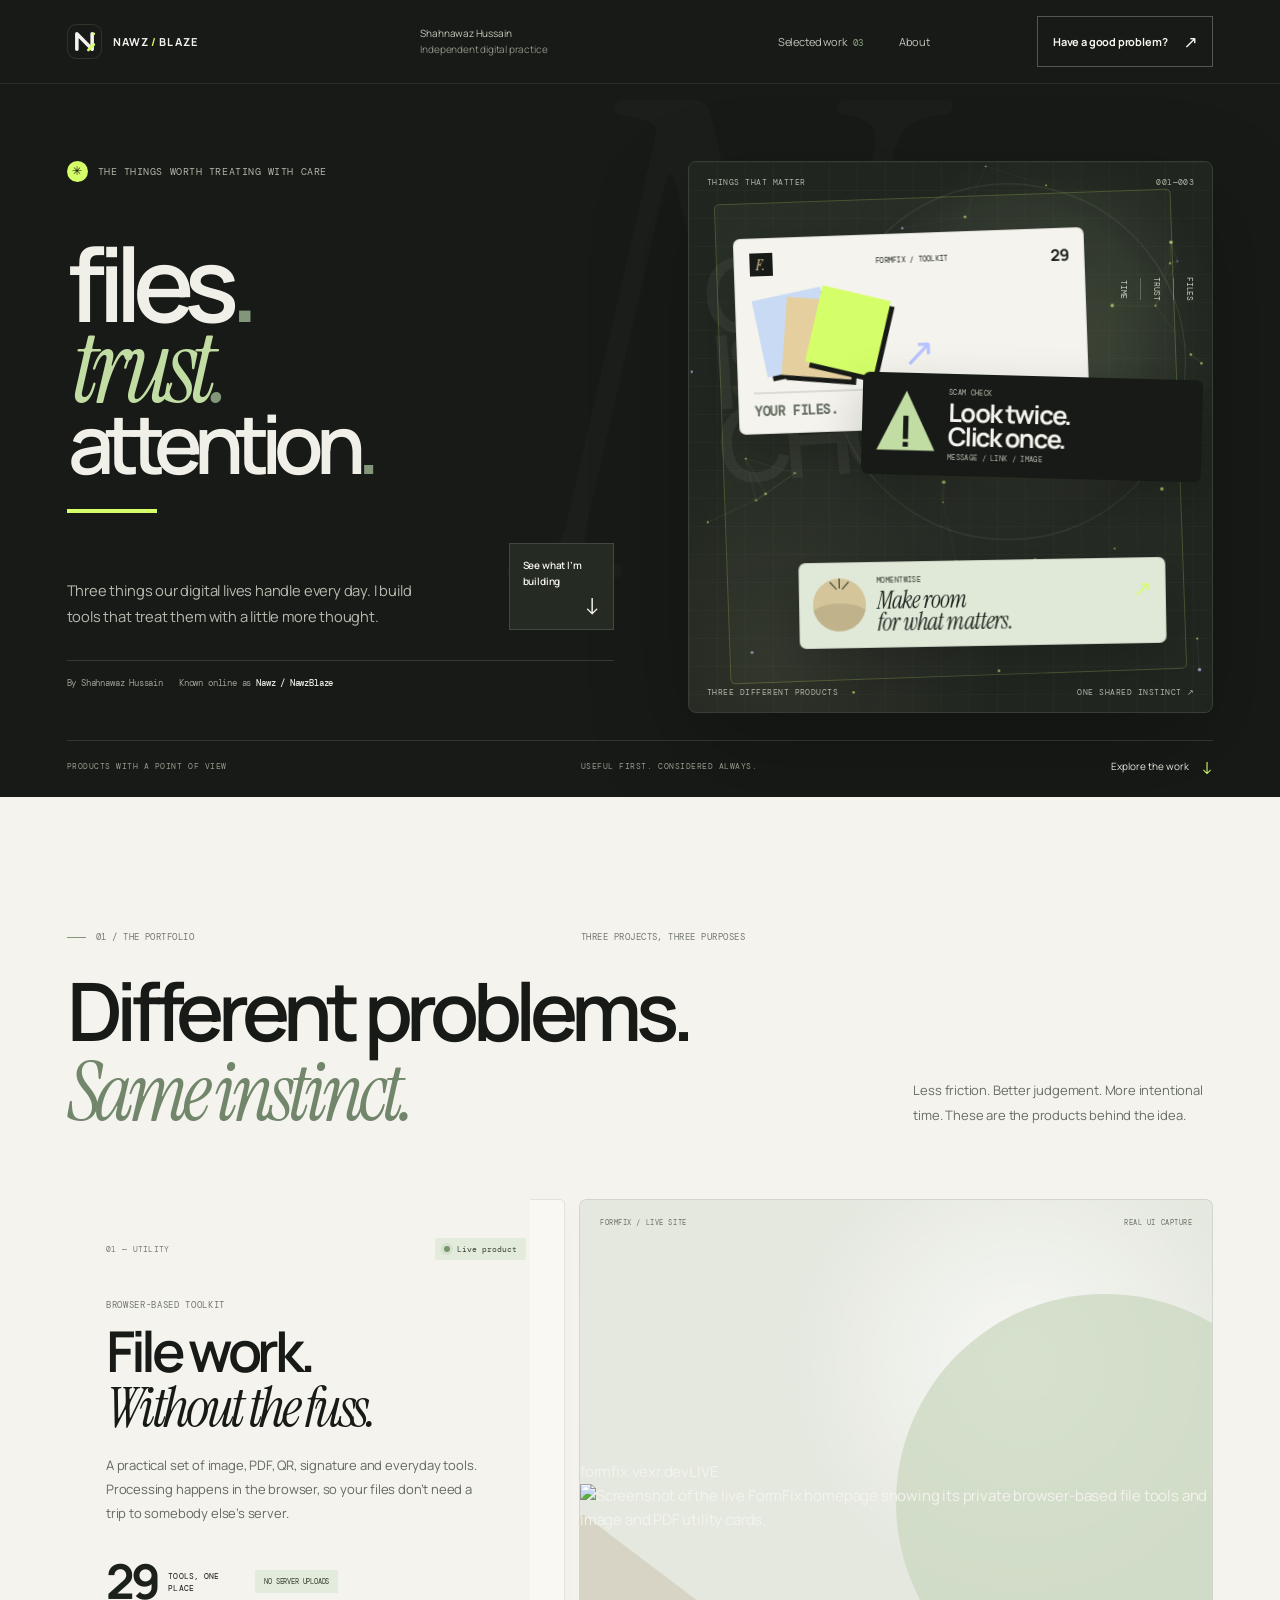
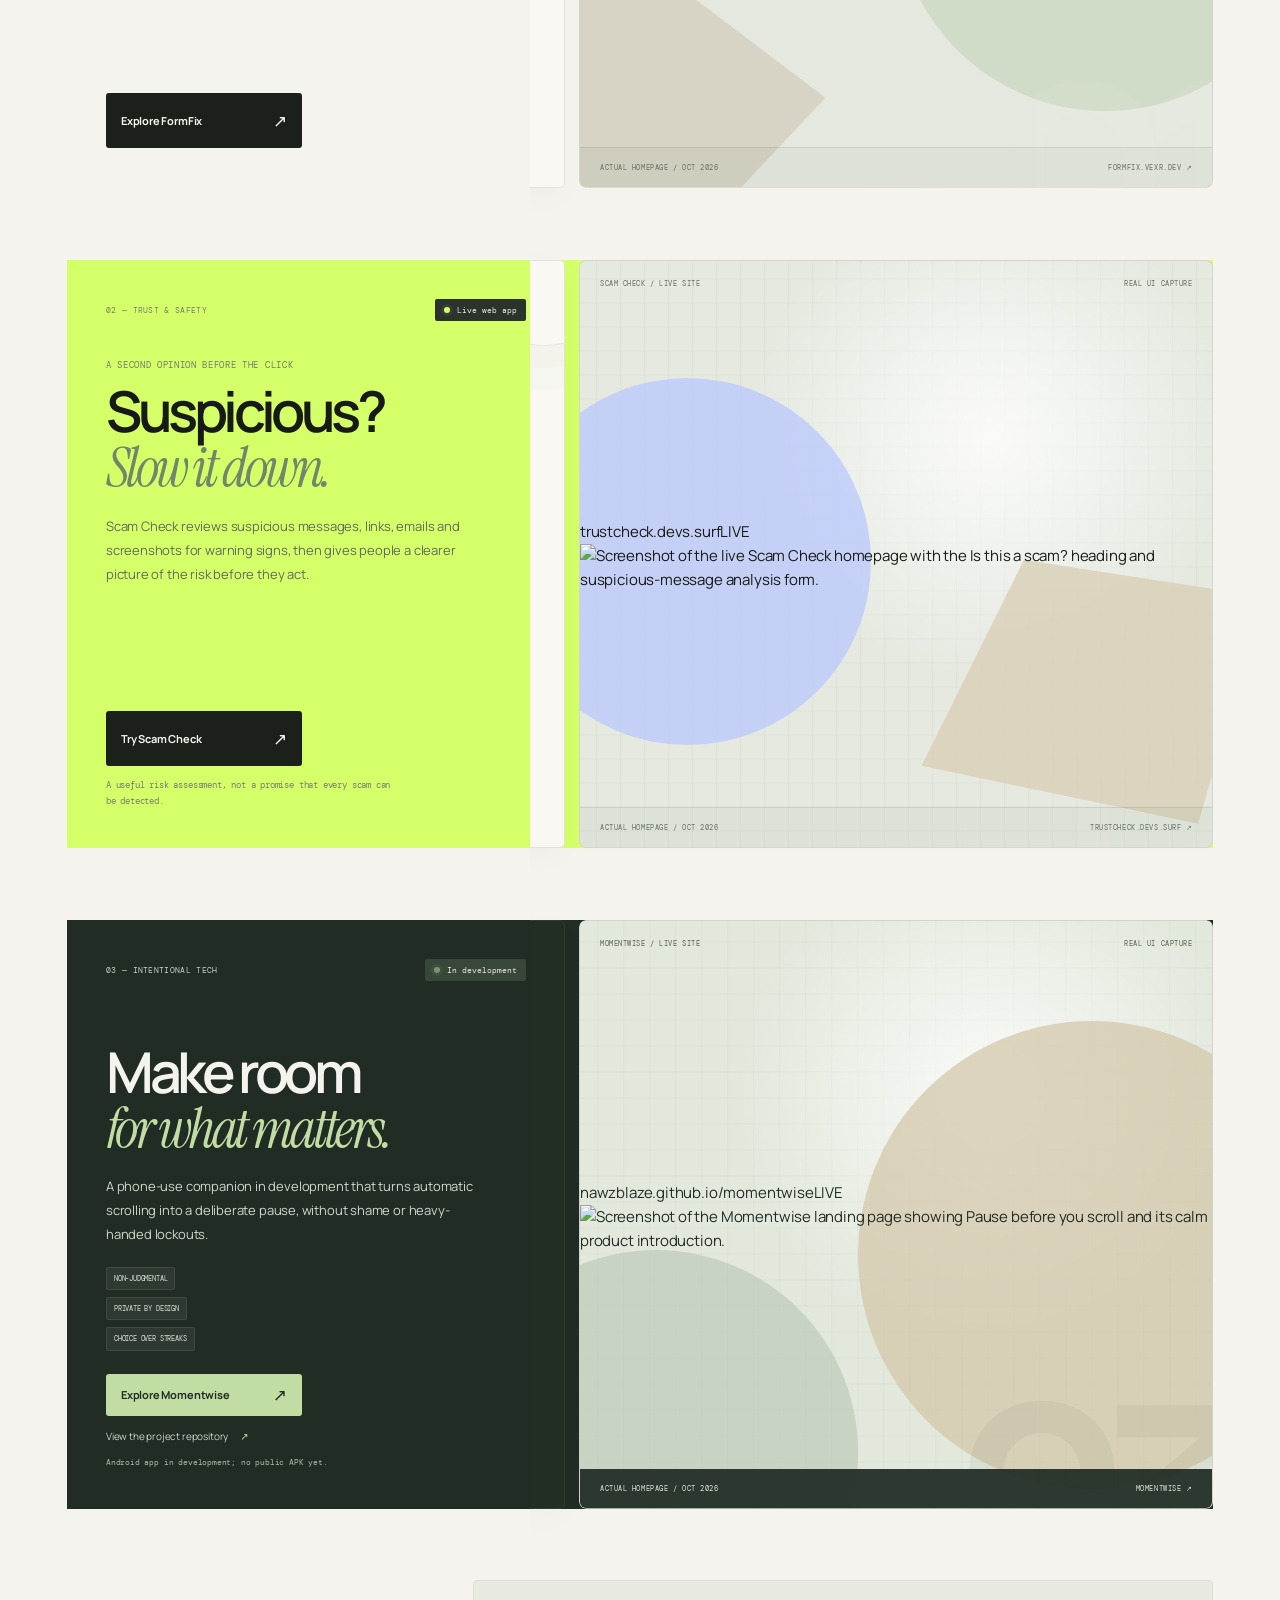
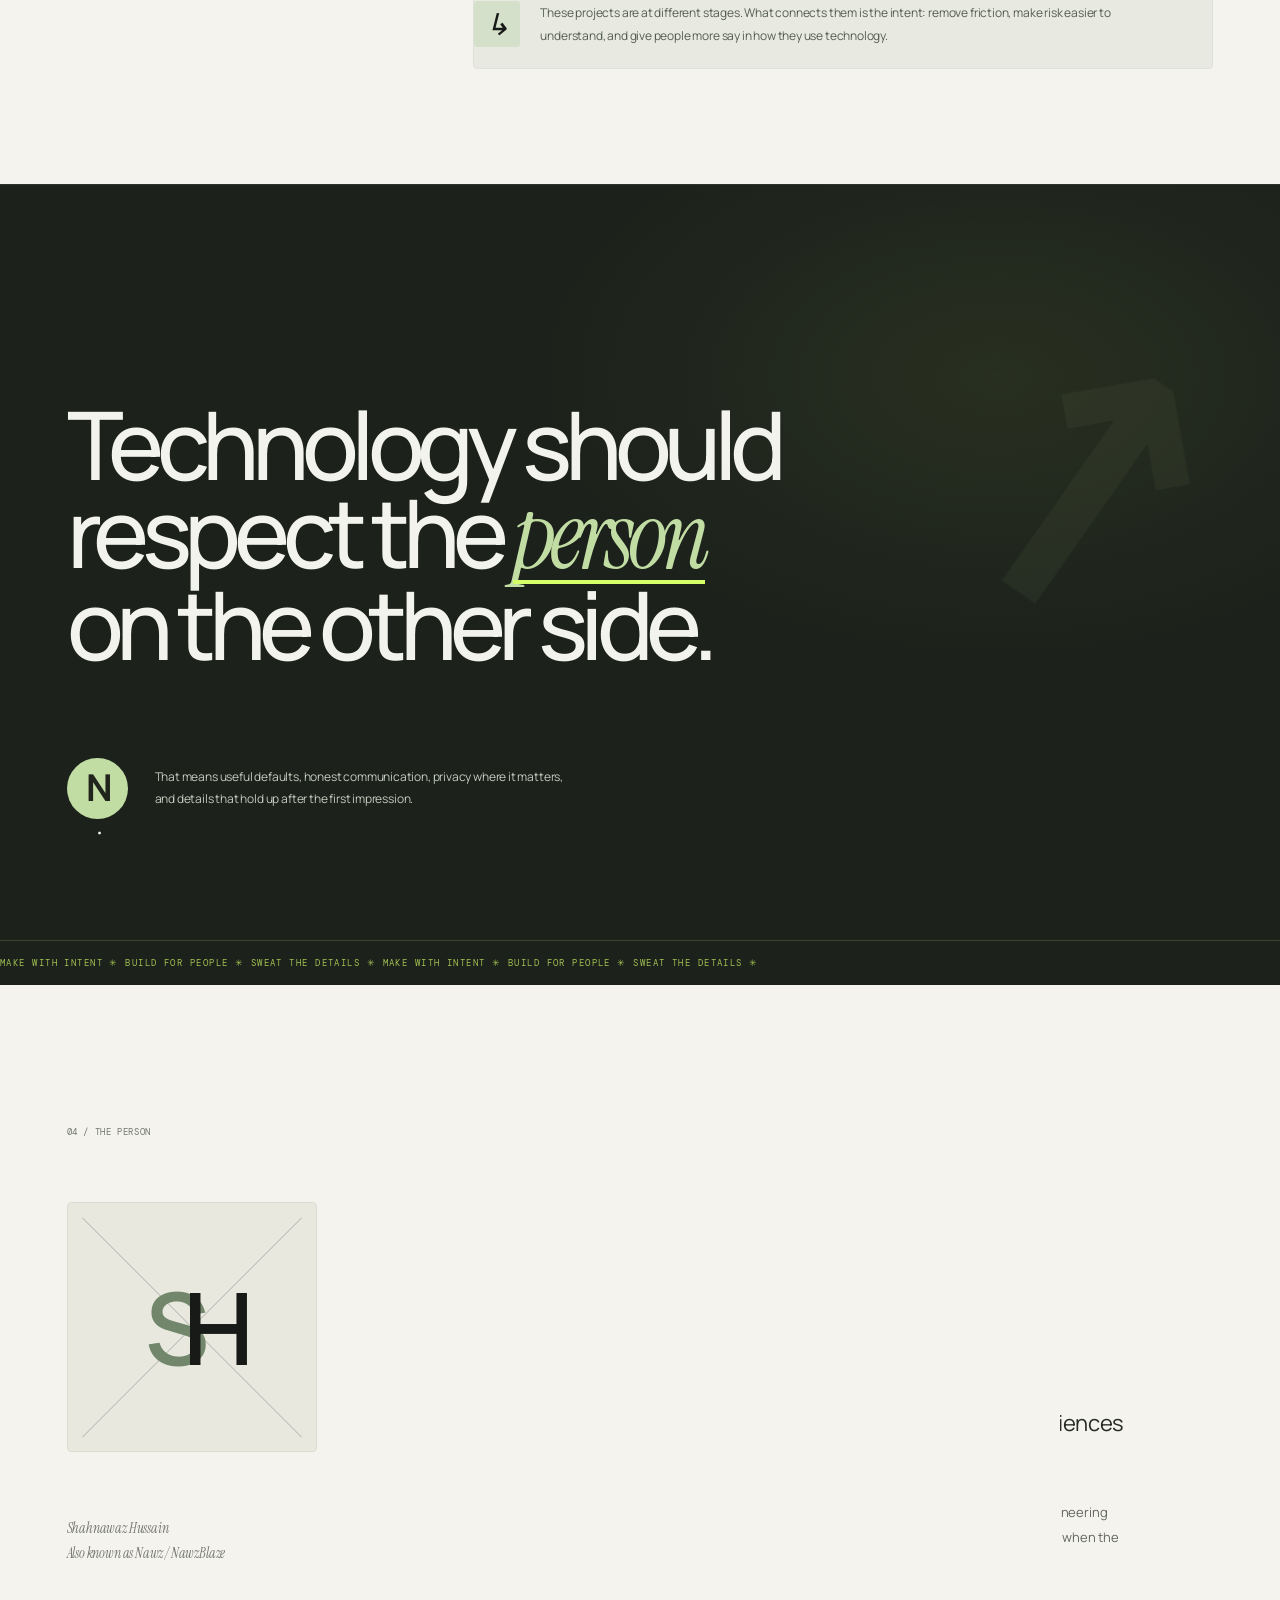
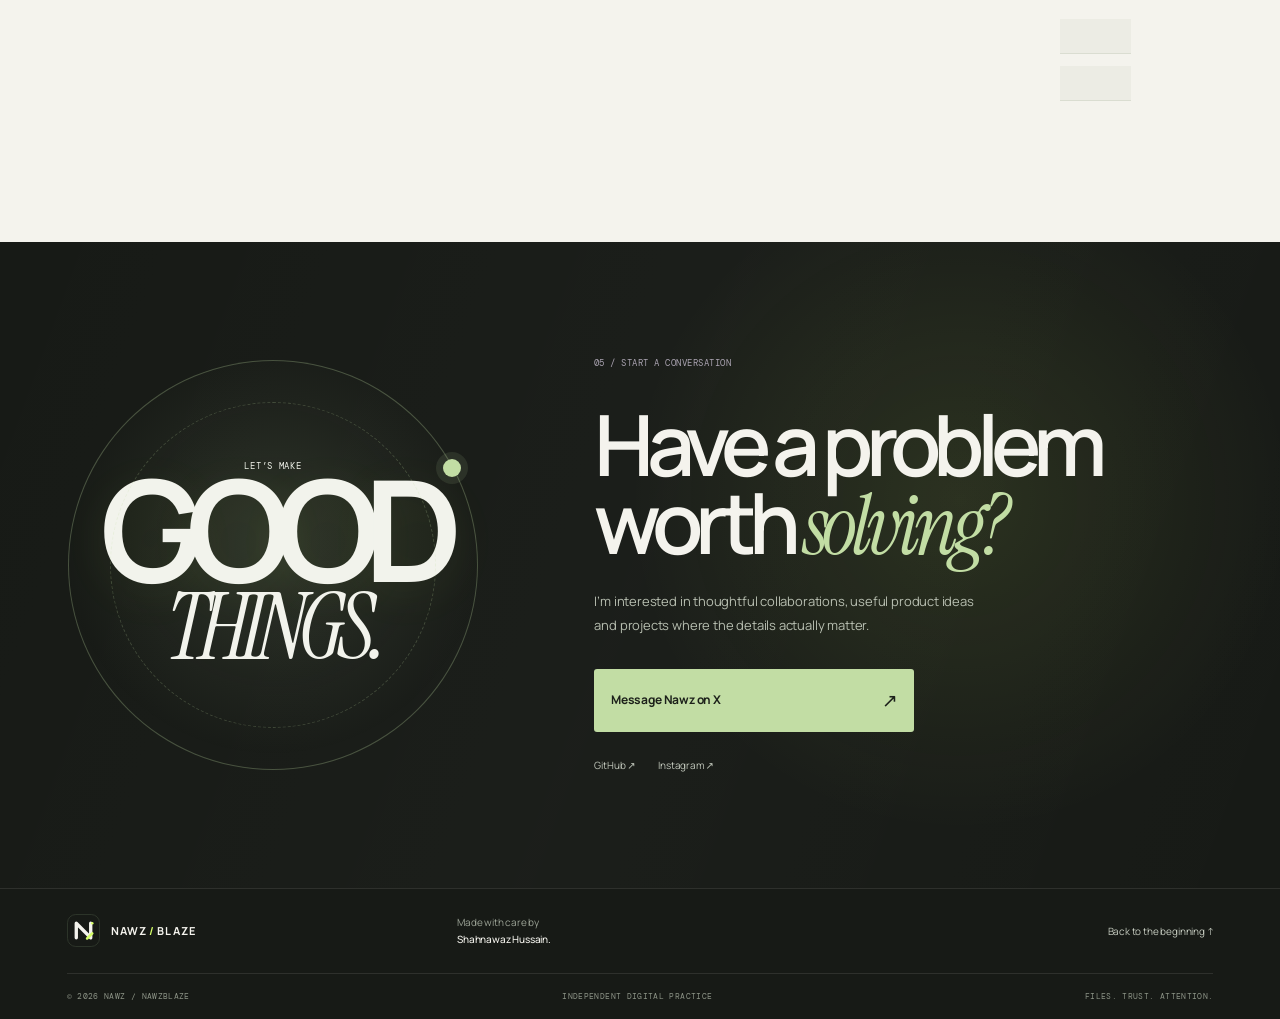
==== commit 44958d95: "Improve SEO, add Search Console verification and real product previews" ====
--- a/index.html
+++ b/index.html
@@ -4,45 +4,92 @@
   <meta charset="utf-8">
   <meta name="viewport" content="width=device-width, initial-scale=1">
   <meta name="theme-color" content="#171a16">
-  <meta name="description" content="Nawz — the online identity of Shahnawaz Hussain, also known as NawzBlaze. Independent digital products shaped around privacy, trust and attention.">
+  <meta name="color-scheme" content="light">
+  <meta name="description" content="Shahnawaz Hussain, known as Nawz and NawzBlaze, builds privacy-minded web tools and digital products for online trust and more intentional technology.">
   <meta name="author" content="Shahnawaz Hussain">
-  <meta name="robots" content="index,follow,max-image-preview:large">
+  <meta name="robots" content="index,follow,max-image-preview:large,max-snippet:-1,max-video-preview:-1">
+  <meta name="google-site-verification" content="01omZfSAZVcvwrjPL0O4zI9x9tx9-AXHt6KhZnlq8tw">
   <link rel="canonical" href="https://nawzblaze.github.io/">
   <link rel="icon" href="/assets/images/favicon.svg" type="image/svg+xml">
+  <link rel="icon" href="/assets/images/icons/favicon-32.png" type="image/png" sizes="32x32">
+  <link rel="icon" href="/assets/images/icons/favicon-16.png" type="image/png" sizes="16x16">
+  <link rel="shortcut icon" href="/favicon.ico">
+  <link rel="apple-touch-icon" href="/assets/images/icons/apple-touch-icon.png" sizes="180x180">
   <link rel="manifest" href="/site.webmanifest">
+  <link rel="preload" as="image" href="/assets/images/og-image.png" type="image/png" fetchpriority="low">
   <link rel="stylesheet" href="/assets/css/site.css">
-  <link rel="stylesheet" href="/assets/css/premium.css?v=1">
+  <link rel="stylesheet" href="/assets/css/premium.css">
   <link rel="preconnect" href="https://fonts.googleapis.com">
   <link rel="preconnect" href="https://fonts.gstatic.com" crossorigin>
   <link href="https://fonts.googleapis.com/css2?family=DM+Mono:wght@400;500&family=Instrument+Serif:ital@0;1&family=Manrope:wght@400;500;600;700;800&display=swap" rel="stylesheet">
   <meta property="og:type" content="website">
+  <meta property="og:locale" content="en_US">
   <meta property="og:site_name" content="Nawz / NawzBlaze">
-  <meta property="og:title" content="Nawz — Files. Trust. Attention.">
-  <meta property="og:description" content="Independent digital products shaped around privacy, trust and attention. By Shahnawaz Hussain, known online as Nawz and NawzBlaze.">
+  <meta property="og:title" content="Nawz / NawzBlaze — Files. Trust. Attention.">
+  <meta property="og:description" content="Independent digital products shaped around privacy, online trust and more intentional technology. Built by Shahnawaz Hussain.">
   <meta property="og:url" content="https://nawzblaze.github.io/">
-  <meta name="twitter:card" content="summary">
-  <meta name="twitter:title" content="Nawz — Files. Trust. Attention.">
-  <meta name="twitter:description" content="Independent digital products shaped around privacy, trust and attention.">
-  <title>Nawz — Files. Trust. Attention.</title>
+  <meta property="og:image" content="https://nawzblaze.github.io/assets/images/og-image.png">
+  <meta property="og:image:secure_url" content="https://nawzblaze.github.io/assets/images/og-image.png">
+  <meta property="og:image:type" content="image/png">
+  <meta property="og:image:width" content="1200">
+  <meta property="og:image:height" content="630">
+  <meta property="og:image:alt" content="Nawz / NawzBlaze portfolio preview featuring three actual products: FormFix, Scam Check and Momentwise.">
+  <meta name="twitter:card" content="summary_large_image">
+  <meta name="twitter:site" content="@Nawzblaze">
+  <meta name="twitter:title" content="Nawz / NawzBlaze — Files. Trust. Attention.">
+  <meta name="twitter:description" content="Independent digital products shaped around privacy, online trust and more intentional technology.">
+  <meta name="twitter:image" content="https://nawzblaze.github.io/assets/images/og-image.png">
+  <meta name="twitter:image:alt" content="Nawz / NawzBlaze portfolio preview featuring three actual products.">
+  <title>Shahnawaz Hussain (Nawz) | Independent Digital Products</title>
   <script type="application/ld+json">
   {
     "@context": "https://schema.org",
-    "@type": "Person",
-    "name": "Shahnawaz Hussain",
-    "alternateName": ["Nawz", "NawzBlaze"],
-    "url": "https://nawzblaze.github.io/",
-    "description": "Independent digital product builder working on useful web tools, trust and safety, and intentional technology.",
-    "sameAs": [
-      "https://github.com/NawzBlaze",
-      "https://x.com/Nawzblaze",
-      "https://www.instagram.com/Shahnawaz.axe/"
-    ],
-    "knowsAbout": [
-      "Web development",
-      "Digital product design",
-      "Privacy-first tools",
-      "Trust and safety",
-      "Android applications"
+    "@graph": [
+      {
+        "@type": "Person",
+        "@id": "https://nawzblaze.github.io/#person",
+        "name": "Shahnawaz Hussain",
+        "alternateName": ["Nawz", "NawzBlaze"],
+        "url": "https://nawzblaze.github.io/",
+        "description": "Independent digital product builder working on useful web tools, trust and safety, and intentional technology.",
+        "sameAs": [
+          "https://github.com/NawzBlaze",
+          "https://x.com/Nawzblaze",
+          "https://www.instagram.com/Shahnawaz.axe/"
+        ],
+        "knowsAbout": [
+          "Web development",
+          "Digital product design",
+          "Privacy-first tools",
+          "Trust and safety",
+          "Android applications"
+        ]
+      },
+      {
+        "@type": "WebSite",
+        "@id": "https://nawzblaze.github.io/#website",
+        "url": "https://nawzblaze.github.io/",
+        "name": "Nawz / NawzBlaze",
+        "description": "Independent digital products shaped around privacy, trust and attention.",
+        "inLanguage": "en",
+        "publisher": { "@id": "https://nawzblaze.github.io/#person" }
+      },
+      {
+        "@type": "WebPage",
+        "@id": "https://nawzblaze.github.io/#webpage",
+        "url": "https://nawzblaze.github.io/",
+        "name": "Shahnawaz Hussain (Nawz) | Independent Digital Products",
+        "description": "Privacy-minded web tools and digital products for online trust and more intentional technology.",
+        "isPartOf": { "@id": "https://nawzblaze.github.io/#website" },
+        "about": { "@id": "https://nawzblaze.github.io/#person" },
+        "primaryImageOfPage": {
+          "@type": "ImageObject",
+          "url": "https://nawzblaze.github.io/assets/images/og-image.png",
+          "width": 1200,
+          "height": 630
+        },
+        "inLanguage": "en"
+      }
     ]
   }
   </script>
@@ -51,7 +98,7 @@
   <a class="skip-link" href="#main">Skip to content</a>
   <header class="site-header" id="top">
     <a class="brand" href="#top" aria-label="Nawz home">
-      <svg class="brand-mark" viewBox="0 0 44 44" aria-hidden="true"><path d="M8 35V9h7l14 17V9h7v26h-7L15 18v17z" fill="currentColor"/><path d="M34 35h4v-4z" fill="var(--signal)"/></svg>
+      <img class="brand-mark" src="/assets/images/nawz-mark.svg" alt="" width="35" height="35" decoding="async">
       <span class="brand-name">NAWZ<span>/</span>BLAZE</span>
     </a>
     <p class="header-note">Shahnawaz Hussain<br><span>Independent digital practice</span></p>
@@ -119,47 +166,25 @@
           <div class="project-proof"><strong>29</strong><span>TOOLS, ONE PLACE</span><b>NO SERVER UPLOADS</b></div>
           <a class="project-button project-button--dark" href="https://formfix.vexr.dev/" target="_blank" rel="noopener noreferrer">Explore FormFix <span aria-hidden="true">↗</span></a>
         </div>
-        <div class="project-visual formfix-visual" role="img" aria-label="Original visual study of FormFix, showing image and PDF tools and its in-browser processing approach">
-          <div class="visual-label visual-label--light"><span>FORMFIX / 001</span><span>VISUAL STUDY</span></div>
-          <div class="toolkit-scene">
-            <div class="toolkit-side"><span class="toolkit-logo">f.</span><span class="toolkit-side-label">IMAGE<br>PDF<br>UTILITY</span><span class="toolkit-side-bottom">LOCAL<br>BY DESIGN</span></div>
-            <div class="toolkit-main">
-              <div class="toolkit-title"><span>EVERYDAY FILE TOOLS</span><b>29 AVAILABLE ↗</b></div>
-              <h4>What do you<br>need to <em>get done?</em></h4>
-              <div class="tool-tiles">
-                <div class="tool-tile tool-tile--blue"><span class="tool-glyph">▧</span><b>Compress image</b><small>Make it lighter</small></div>
-                <div class="tool-tile tool-tile--peach"><span class="tool-glyph">▤</span><b>Merge PDF</b><small>Bring pages together</small></div>
-                <div class="tool-tile tool-tile--green"><span class="tool-glyph">⌗</span><b>Make a QR</b><small>Share a little faster</small></div>
-                <div class="tool-tile tool-tile--yellow"><span class="tool-glyph">↗</span><b>Convert files</b><small>Use what you have</small></div>
-              </div>
-              <div class="toolkit-privacy"><span><i></i> PROCESSING IN THIS BROWSER</span><b>YOUR FILES STAY YOURS.</b></div>
-            </div>
+        <div class="project-visual formfix-visual live-preview" aria-label="Current FormFix website preview">
+          <div class="visual-label visual-label--light"><span>FORMFIX / LIVE SITE</span><span>REAL UI CAPTURE</span></div>
+          <div class="live-preview-frame">
+            <div class="preview-chrome" aria-hidden="true"><span class="preview-window-dots"><i></i><i></i><i></i></span><span class="preview-address">formfix.vexr.dev</span><span class="preview-live"><i></i>LIVE</span></div>
+            <div class="preview-screen"><img class="live-preview-image" src="/assets/previews/formfix.webp" alt="Screenshot of the live FormFix homepage showing its private browser-based file tools and image and PDF utility cards." width="1080" height="680" loading="lazy" decoding="async"></div>
           </div>
-          <div class="visual-bottom visual-bottom--light"><span>UTILITY SHOULD FEEL EFFORTLESS.</span><span>FORMFIX.VEXR.DEV</span></div>
+          <div class="visual-bottom visual-bottom--light"><span>ACTUAL HOMEPAGE / OCT 2026</span><span>FORMFIX.VEXR.DEV ↗</span></div>
           <div class="visual-number" aria-hidden="true">01</div>
         </div>
       </article>
 
       <article class="project project-scamcheck" aria-labelledby="scamcheck-title">
-        <div class="project-visual scam-visual" role="img" aria-label="Original visual study showing Scam Check reviewing a suspicious delivery message and grouping warning signals">
-          <div class="visual-label visual-label--dark"><span>SCAM CHECK / 002</span><span>TRUST & SAFETY</span></div>
-          <div class="scam-scene">
-            <div class="scam-message">
-              <div class="message-top"><span class="message-avatar">?</span><span>UNKNOWN SENDER</span><span class="message-time">NOW</span></div>
-              <p>Your parcel is on hold. Pay a small fee within 24 hours to avoid return.</p>
-              <div class="message-link">parcel-update.example <span>↗</span></div>
-              <div class="message-note"><span>EXAMPLE MESSAGE</span><span>NOT A REAL ALERT</span></div>
-            </div>
-            <div class="scam-analysis">
-              <div class="analysis-symbol"><span>!</span></div>
-              <span class="analysis-label">TAKE A CLOSER LOOK</span>
-              <h4>Urgency<br>is a signal.</h4>
-              <div class="signal-tag"><span>01</span> Unexpected payment</div>
-              <div class="signal-tag"><span>02</span> Deadline pressure</div>
-              <div class="signal-tag"><span>03</span> Link needs checking</div>
-            </div>
+        <div class="project-visual scam-visual live-preview" aria-label="Current Scam Check website preview">
+          <div class="visual-label visual-label--dark"><span>SCAM CHECK / LIVE SITE</span><span>REAL UI CAPTURE</span></div>
+          <div class="live-preview-frame">
+            <div class="preview-chrome" aria-hidden="true"><span class="preview-window-dots"><i></i><i></i><i></i></span><span class="preview-address">trustcheck.devs.surf</span><span class="preview-live"><i></i>LIVE</span></div>
+            <div class="preview-screen"><img class="live-preview-image" src="/assets/previews/scamcheck.webp" alt="Screenshot of the live Scam Check homepage with the Is this a scam? heading and suspicious-message analysis form." width="1080" height="680" loading="lazy" decoding="async"></div>
           </div>
-          <div class="visual-bottom visual-bottom--dark"><span>EVIDENCE OVER GUESSWORK.</span><span>TRUSTCHECK.DEVS.SURF</span></div>
+          <div class="visual-bottom visual-bottom--dark"><span>ACTUAL HOMEPAGE / OCT 2026</span><span>TRUSTCHECK.DEVS.SURF ↗</span></div>
           <div class="visual-number visual-number--light" aria-hidden="true">02</div>
         </div>
         <div class="project-copy project-copy--scamcheck">
@@ -184,26 +209,13 @@
           <a class="project-text-link" href="https://github.com/NawzBlaze/momentwise" target="_blank" rel="noopener noreferrer">View the project repository <span aria-hidden="true">↗</span></a>
           <p class="moment-status-note">Android app in development; no public APK yet.</p>
         </div>
-        <div class="project-visual moment-visual" role="img" aria-label="Concept illustration for Momentwise, with a calm phone screen and an intentional pause prompt">
-          <div class="visual-label visual-label--moment"><span>MOMENTWISE / 003</span><span>CONCEPT STUDY</span></div>
-          <div class="moment-scene">
-            <div class="moment-orbit" aria-hidden="true"><span></span><i></i><b></b></div>
-            <div class="phone-shell" aria-hidden="true">
-              <div class="phone-screen">
-                <div class="phone-top"><span>9:41</span><span>•••</span></div>
-                <div class="moment-sun"><i></i><i></i><i></i><i></i><b></b></div>
-                <span class="phone-kicker">A MOMENT FOR YOU</span>
-                <h4>What brought<br>you here?</h4>
-                <p>There’s no wrong answer. Just make it a choice.</p>
-                <div class="phone-action phone-action--primary">I have a purpose <span>↗</span></div>
-                <div class="phone-action phone-action--secondary">Just checking</div>
-                <div class="phone-home"></div>
-              </div>
-            </div>
-            <div class="moment-note moment-note--one"><span>01</span><b>Pause</b></div>
-            <div class="moment-note moment-note--two"><span>02</span><b>Choose</b></div>
+        <div class="project-visual moment-visual live-preview" aria-label="Current Momentwise website preview">
+          <div class="visual-label visual-label--moment"><span>MOMENTWISE / LIVE SITE</span><span>REAL UI CAPTURE</span></div>
+          <div class="live-preview-frame">
+            <div class="preview-chrome" aria-hidden="true"><span class="preview-window-dots"><i></i><i></i><i></i></span><span class="preview-address">nawzblaze.github.io/momentwise</span><span class="preview-live"><i></i>LIVE</span></div>
+            <div class="preview-screen"><img class="live-preview-image" src="/assets/previews/momentwise.webp" alt="Screenshot of the Momentwise landing page showing Pause before you scroll and its calm product introduction." width="1080" height="680" loading="lazy" decoding="async"></div>
           </div>
-          <div class="visual-bottom visual-bottom--moment"><span>MAKE THE NEXT TAP INTENTIONAL.</span><span>MOMENTWISE</span></div>
+          <div class="visual-bottom visual-bottom--moment"><span>ACTUAL HOMEPAGE / OCT 2026</span><span>MOMENTWISE ↗</span></div>
           <div class="visual-number visual-number--moment" aria-hidden="true">03</div>
         </div>
       </article>
@@ -242,12 +254,12 @@
   </main>
 
   <footer class="site-footer">
-    <a class="footer-brand" href="#top"><svg viewBox="0 0 44 44" aria-hidden="true"><path d="M8 35V9h7l14 17V9h7v26h-7L15 18v17z" fill="currentColor"/><path d="M34 35h4v-4z" fill="var(--signal)"/></svg><span>NAWZ<span>/</span>BLAZE</span></a>
+    <a class="footer-brand" href="#top"><img class="footer-mark" src="/assets/images/nawz-mark.svg" alt="" width="33" height="33" loading="lazy" decoding="async"><span>NAWZ<span>/</span>BLAZE</span></a>
     <p>Made with care by<br><strong>Shahnawaz Hussain.</strong></p>
     <a class="back-top" href="#top">Back to the beginning ↑</a>
     <div class="footer-bottom"><span>© <span data-year>2026</span> NAWZ / NAWZBLAZE</span><span>INDEPENDENT DIGITAL PRACTICE</span><span>FILES. TRUST. ATTENTION.</span></div>
   </footer>
   <script src="/assets/js/site.js" defer></script>
-  <script src="/assets/js/premium.js?v=1" defer></script>
+  <script src="/assets/js/premium.js" defer></script>
 </body>
 </html>
--- a/assets/css/premium.css
+++ b/assets/css/premium.css
@@ -438,3 +438,619 @@
   *, *::before, *::after { animation-duration: .01ms !important; animation-iteration-count: 1 !important; transition-duration: .01ms !important; }
   html[data-motion="ready"] [data-reveal] { opacity: 1 !important; filter: none !important; transform: none !important; }
 }
+
+
+/* Preserve the one-column reading order on tablet and mobile. */
+@media (max-width: 1080px) {
+  .project, .project-scamcheck, .project-momentwise {
+    grid-template-columns: minmax(0, 1fr);
+    grid-template-areas: "copy" "visual";
+  }
+}
+@media (max-width: 760px) {
+  .project, .project-scamcheck, .project-momentwise {
+    grid-template-columns: minmax(0, 1fr);
+    grid-template-areas: "copy" "visual";
+  }
+  .project-copy { height: auto; min-height: 480px; }
+  .project-visual { height: 420px; min-height: 420px; }
+}
+@media (max-width: 375px) {
+  .project-copy { min-height: 480px; }
+  .project-visual { height: 400px; min-height: 400px; }
+}
+
+
+/* ═══════════════════════════════════════════════════════════
+   SIGNATURE PASS / 02
+   More character, deeper motion, stricter performance budgets.
+   ═══════════════════════════════════════════════════════════ */
+:root {
+  --signal: #d5ff68;
+  --electric: #b7c4ff;
+  --sun: #e5cf9f;
+  --motion-fast: 240ms;
+  --motion-medium: 520ms;
+  --motion-slow: 900ms;
+  --ease-out: cubic-bezier(.16, 1, .3, 1);
+}
+html { scroll-padding-top: 90px; }
+body { overflow-x: clip; }
+.site-header {
+  position: sticky;
+  top: 0;
+  isolation: isolate;
+  transition: background .45s var(--ease-out), box-shadow .45s var(--ease-out), min-height .45s var(--ease-out);
+}
+.site-header::after {
+  position:absolute;
+  content:"";
+  inset:auto 0 -1px;
+  height:1px;
+  background:linear-gradient(90deg, transparent, rgba(213,255,104,.45), transparent);
+  opacity:0;
+  transition:opacity .4s ease;
+}
+body.has-scrolled .site-header {
+  background:rgba(23,26,22,.94);
+  box-shadow:0 12px 35px rgba(0,0,0,.12);
+}
+body.has-scrolled .site-header::after { opacity:1; }
+.header-cta { position:relative; isolation:isolate; overflow:hidden; }
+.header-cta::before, .project-button::before, .contact-button::before {
+  position:absolute;
+  z-index:-1;
+  content:"";
+  inset:0;
+  background:linear-gradient(112deg, transparent 18%, rgba(255,255,255,.26) 44%, transparent 67%);
+  transform:translateX(-125%);
+  transition:transform .8s var(--ease-out);
+}
+.header-cta:hover::before, .project-button:hover::before, .contact-button:hover::before { transform:translateX(125%); }
+
+/* Hero gains a signature silhouette, not extra decoration for decoration's sake. */
+.hero { position:relative; isolation:isolate; }
+.hero::before {
+  position:absolute;
+  z-index:-1;
+  content:"N";
+  right:40%;
+  top:5%;
+  font:italic clamp(300px,52vw,760px)/.7 var(--serif);
+  color:rgba(244,243,237,.018);
+  pointer-events:none;
+  transform:translateX(35%);
+}
+.hero-title { position:relative; z-index:2; }
+.hero-word { transform-origin:left center; will-change:transform; }
+.hero-word--files { transition:color .35s ease, letter-spacing .65s var(--ease-out); }
+.hero-word--trust { transition:color .35s ease, letter-spacing .65s var(--ease-out); }
+.hero-word--attention { transition:color .35s ease, letter-spacing .65s var(--ease-out); }
+.hero-title:hover .hero-word--files { letter-spacing:-.075em; }
+.hero-title:hover .hero-word--trust { letter-spacing:-.055em; }
+.hero-title:hover .hero-word--attention { letter-spacing:-.086em; }
+.hero-title::after {
+  content:"";
+  display:block;
+  width:clamp(54px,7vw,106px);
+  height:4px;
+  margin-top:clamp(18px,2.5vw,34px);
+  background:var(--signal);
+  transform-origin:left;
+  animation:signal-draw 1.05s .58s var(--ease-out) both;
+}
+@keyframes signal-draw { from { transform:scaleX(0); } to { transform:scaleX(1); } }
+.eyebrow-star { animation:marker-throb 4.8s ease-in-out infinite; }
+@keyframes marker-throb {
+  0%,100% { box-shadow:0 0 0 0 rgba(213,255,104,0); transform:rotate(0); }
+  50% { box-shadow:0 0 0 8px rgba(213,255,104,.08); transform:rotate(45deg); }
+}
+.hero-art {
+  border-radius:8px;
+  overflow:hidden;
+  background-size:auto, auto, 28px 28px, 28px 28px;
+  box-shadow:0 35px 100px rgba(0,0,0,.22);
+  transform-style:preserve-3d;
+}
+.hero-art::before {
+  inset:5%;
+  border-color:rgba(213,255,104,.2);
+  border-radius:5px;
+  transform:rotate(-2deg) scale(.97);
+  transition:transform 1.1s var(--ease-out), border-color .8s ease;
+}
+.hero-art::after {
+  width:68%;
+  right:5%;
+  top:5%;
+  transform:translate3d(var(--parallax-x,0px),var(--parallax-y,0px),0);
+  animation:halo-breathe 7s ease-in-out infinite;
+}
+@keyframes halo-breathe {
+  0%,100% { opacity:.55; scale:1; }
+  50% { opacity:1; scale:1.08; }
+}
+.hero-art:hover::before { transform:rotate(0deg) scale(1); border-color:rgba(213,255,104,.42); }
+.hero-artifact {
+  border-radius:7px;
+  will-change:translate, transform;
+  backface-visibility:hidden;
+}
+.artifact-files { animation:artifact-float-one 8.5s ease-in-out infinite; }
+.artifact-trust { animation:artifact-float-two 9.5s ease-in-out infinite; }
+.artifact-attention { animation:artifact-float-three 10.5s ease-in-out infinite; }
+@keyframes artifact-float-one { 0%,100% { translate:0 0; } 50% { translate:0 -12px; } }
+@keyframes artifact-float-two { 0%,100% { translate:0 0; } 50% { translate:0 10px; } }
+@keyframes artifact-float-three { 0%,100% { translate:0 0; } 50% { translate:0 -8px; } }
+.hero-art:hover .artifact-files { box-shadow:0 34px 90px rgba(0,0,0,.28); }
+.artifact-files, .artifact-trust, .artifact-attention { transition:box-shadow .65s var(--ease-out), filter .65s var(--ease-out); }
+.artifact-files:hover, .artifact-trust:hover, .artifact-attention:hover { filter:saturate(1.08); }
+.hero-art-index { font-size:8px; }
+.hero-art-index i { transition:height .5s var(--ease-out); }
+.hero-art:hover .hero-art-index i { height:32px; }
+.hero-foot a { position:relative; }
+.hero-foot a b { display:inline-block; animation:arrow-nudge 2.2s ease-in-out infinite; }
+@keyframes arrow-nudge { 0%,100% { transform:translateY(0); } 50% { transform:translateY(4px); } }
+
+/* Work index and project architecture. A little tension, no visual clutter. */
+.work-heading { position:relative; }
+.work-heading .section-kicker span:first-child { display:inline-flex; align-items:center; gap:10px; }
+.work-heading .section-kicker span:first-child::before {
+  content:"";
+  width:19px;
+  height:1px;
+  background:#829574;
+}
+.work-heading h2 em { display:inline-block; transition:transform .75s var(--ease-out); }
+.work-heading:hover h2 em { transform:translateX(9px); }
+.project {
+  position:relative;
+  isolation:isolate;
+  transform:translateZ(0);
+  transition:transform .65s var(--ease-out);
+}
+.project::before {
+  content:attr(aria-label);
+  position:absolute;
+  top:-25px;
+  right:0;
+  color:#92998c;
+  font:8px var(--mono);
+  letter-spacing:.11em;
+}
+.project-copy, .project-visual {
+  position:relative;
+  overflow:hidden;
+  transform-style:preserve-3d;
+}
+.project-copy {
+  --card-glow:rgba(130,149,116,.12);
+  box-shadow:0 9px 30px rgba(23,26,22,.025);
+}
+.project-formfix .project-copy { --card-glow:rgba(213,255,104,.18); }
+.project-scamcheck .project-copy { --card-glow:rgba(133,154,255,.15); }
+.project-momentwise .project-copy { --card-glow:rgba(229,207,159,.16); }
+.project-copy::after {
+  content:"";
+  position:absolute;
+  inset:0;
+  pointer-events:none;
+  opacity:0;
+  background:radial-gradient(ellipse at 10% 5%,var(--card-glow),transparent 58%);
+  transition:opacity .75s var(--ease-out);
+}
+.project:hover .project-copy::after { opacity:1; }
+.project-topline { position:relative; z-index:1; }
+.project-status { position:relative; overflow:hidden; }
+.project-status i { box-shadow:0 0 0 3px rgba(120,150,110,.12); }
+.project-copy h3 { position:relative; z-index:1; }
+.project-copy h3 em { transition:color .4s ease; }
+.project:hover .project-copy h3 em { color:#71866a; }
+.project-copy--momentwise:hover h3 em { color:#e5cf9f; }
+.project-proof strong { transition:transform .55s var(--ease-out); transform-origin:left bottom; display:inline-block; }
+.project:hover .project-proof strong { transform:translateY(-3px) scale(1.06); }
+.project-button { position:relative; isolation:isolate; overflow:hidden; }
+.project-button span { transition:transform .45s var(--ease-out); }
+.project-button:hover span { transform:translate(5px,-4px) rotate(-8deg); }
+.project-visual { border-radius:7px; }
+.project-visual::before, .project-visual::after {
+  transition:transform 1.1s var(--ease-out), opacity .8s var(--ease-out), filter .8s var(--ease-out);
+}
+.project-visual:hover::before { transform:translate3d(3%,-2%,0) rotate(8deg) scale(1.08); filter:saturate(1.2); opacity:.9; }
+.project-visual:hover::after { transform:translate3d(-4%,3%,0) rotate(-8deg) scale(1.08); opacity:.85; }
+.project-visual .visual-number { transition:transform 1s var(--ease-out),opacity .6s ease; }
+.project-visual:hover .visual-number { transform:translate(-10px,-7px) rotate(-3deg); opacity:.085; }
+.visual-label span:last-child { transition:letter-spacing .5s var(--ease-out),color .5s ease; }
+.project-visual:hover .visual-label span:last-child { letter-spacing:.16em; }
+.visual-bottom { position:relative; overflow:hidden; }
+.visual-bottom::after {
+  content:"";
+  position:absolute;
+  inset:0;
+  pointer-events:none;
+  background:linear-gradient(100deg,transparent 20%,rgba(255,255,255,.16) 50%,transparent 78%);
+  transform:translateX(-110%);
+  transition:transform .9s var(--ease-out);
+}
+.project-visual:hover .visual-bottom::after { transform:translateX(110%); }
+.toolkit-scene, .scam-scene, .moment-scene { will-change:transform; }
+.toolkit-scene { transform-origin:center; }
+.tool-tile { position:relative; overflow:hidden; }
+.tool-tile::after {
+  content:"";
+  position:absolute;
+  inset:0;
+  background:linear-gradient(115deg,transparent 30%,rgba(255,255,255,.62) 48%,transparent 66%);
+  transform:translateX(-110%);
+  transition:transform .6s var(--ease-out);
+  pointer-events:none;
+}
+.tool-tile:hover::after { transform:translateX(110%); }
+.scam-visual {
+  background-color:#e5e9e0;
+  background-image:
+    radial-gradient(circle at var(--spot-x,65%) var(--spot-y,30%),rgba(255,255,255,.82),transparent 42%),
+    linear-gradient(rgba(32,44,36,.035) 1px,transparent 1px),
+    linear-gradient(90deg,rgba(32,44,36,.035) 1px,transparent 1px);
+  background-size:auto,24px 24px,24px 24px;
+}
+.scam-visual::before { background:#b9c6ff; opacity:.72; }
+.scam-visual::after { background:#d9d0b7; opacity:.8; }
+.project-scamcheck .project-copy::before {
+  content:"";
+  position:absolute;
+  top:-85px;
+  right:-65px;
+  width:170px;
+  height:170px;
+  border:1px solid rgba(113,134,106,.15);
+  border-radius:50%;
+  box-shadow:0 0 0 22px rgba(113,134,106,.025),0 0 0 44px rgba(113,134,106,.02);
+  transition:transform 1.2s var(--ease-out);
+}
+.project-scamcheck:hover .project-copy::before { transform:scale(1.15) rotate(20deg); }
+.signal-tag { transition:background .35s var(--ease-out),transform .45s var(--ease-out); }
+.signal-tag:hover { transform:translateX(3px); background:#39463a; }
+.moment-visual {
+  background-image:
+    radial-gradient(circle at var(--spot-x,65%) var(--spot-y,30%),rgba(255,255,255,.8),transparent 44%),
+    linear-gradient(rgba(32,44,36,.035) 1px,transparent 1px),
+    linear-gradient(90deg,rgba(32,44,36,.035) 1px,transparent 1px);
+  background-size:auto,26px 26px,26px 26px;
+}
+.phone-shell { transform-style:preserve-3d; will-change:transform; }
+.moment-visual:hover .phone-shell { transform:rotate(-2deg) translateY(-7px) scale(1.015); }
+.moment-note { animation:note-float 5.5s ease-in-out infinite; }
+.moment-note--two { animation-delay:-2.3s; }
+@keyframes note-float { 0%,100% { translate:0 0; } 50% { translate:0 -8px; } }
+.moment-sun { box-shadow:0 9px 24px rgba(229,207,159,.14); }
+.moment-orbit { border-style:dashed; }
+.moment-orbit::before { border-style:dotted; }
+
+/* A cinematic section statement with a moving type ribbon at its base. */
+.belief {
+  padding-bottom:clamp(125px,13vw,170px);
+  background:
+    radial-gradient(ellipse at 78% 24%,rgba(213,255,104,.065),transparent 33%),
+    #1c211b;
+}
+.belief h2 { position:relative; }
+.belief h2 em { position:relative; display:inline-block; }
+.belief h2 em::after {
+  content:"";
+  position:absolute;
+  left:0;
+  right:0;
+  bottom:-.04em;
+  height:.045em;
+  min-height:2px;
+  background:var(--signal);
+  transform:scaleX(0);
+  transform-origin:left;
+  transition:transform 1s .25s var(--ease-out);
+}
+.belief h2.is-visible em::after { transform:scaleX(1); }
+.belief::after {
+  position:absolute;
+  left:0;
+  right:0;
+  bottom:0;
+  overflow:hidden;
+  padding:16px 0;
+  border-top:1px solid rgba(213,255,104,.16);
+  color:rgba(213,255,104,.72);
+  content:"MAKE WITH INTENT  ✳  BUILD FOR PEOPLE  ✳  SWEAT THE DETAILS  ✳  MAKE WITH INTENT  ✳  BUILD FOR PEOPLE  ✳  SWEAT THE DETAILS  ✳";
+  white-space:nowrap;
+  font:9px var(--mono);
+  letter-spacing:.16em;
+  animation:ribbon-travel 32s linear infinite;
+}
+@keyframes ribbon-travel {
+  from { text-indent:0; }
+  to { text-indent:-45%; }
+}
+.about-monogram { position:relative; isolation:isolate; transition:transform .8s var(--ease-out),background .6s ease; }
+.about-monogram::before, .about-monogram::after { transition:transform 1s var(--ease-out),opacity .6s ease; }
+.about-monogram:hover { transform:rotate(-3deg) scale(.985); background:#e0e8d8; }
+.about-monogram:hover::before { transform:rotate(70deg); }
+.about-monogram:hover::after { transform:rotate(20deg); }
+.about-practice span { position:relative; overflow:hidden; transition:background .35s var(--ease-out),transform .45s var(--ease-out),border-color .35s ease; }
+.about-practice span:hover { background:#e0e8d8; transform:translateY(-3px); border-color:#c2d0b7; }
+.contact { isolation:isolate; }
+.contact::before {
+  position:absolute;
+  z-index:-1;
+  content:"";
+  inset:0;
+  pointer-events:none;
+  background:
+    radial-gradient(circle at var(--contact-x,75%) var(--contact-y,40%),rgba(213,255,104,.095),transparent 32%),
+    linear-gradient(110deg,transparent 0%,rgba(255,255,255,.018) 50%,transparent 100%);
+}
+.contact-orbit { will-change:transform; }
+.contact-orbit::before { animation:orbit-ring 24s linear infinite; }
+@keyframes orbit-ring { to { transform:rotate(360deg); } }
+.contact-orbit b { text-shadow:0 10px 45px rgba(213,255,104,.08); }
+.contact-button { position:relative; isolation:isolate; overflow:hidden; }
+.site-footer { position:relative; }
+.footer-brand svg { transition:transform .65s var(--ease-out); }
+.footer-brand:hover svg { transform:rotate(-12deg) translateY(-2px); }
+
+/* Desktop-only cursor and section index. Native cursor remains available. */
+.cursor-orbit {
+  position:fixed;
+  z-index:2000;
+  top:0;
+  left:0;
+  width:0;
+  height:0;
+  pointer-events:none;
+  opacity:0;
+  transition:opacity .25s ease;
+}
+.cursor-orbit.is-ready { opacity:1; }
+.cursor-orbit__inner {
+  display:grid;
+  place-items:center;
+  width:18px;
+  height:18px;
+  border:1px solid rgba(213,255,104,.85);
+  border-radius:50%;
+  background:rgba(213,255,104,.08);
+  color:#171a16;
+  transform:translate(-50%,-50%);
+  transition:width .4s var(--ease-out),height .4s var(--ease-out),background .3s ease,border-color .3s ease;
+  mix-blend-mode:normal;
+}
+.cursor-orbit__inner::before {
+  content:"";
+  width:4px;
+  height:4px;
+  border-radius:50%;
+  background:#d5ff68;
+  transition:opacity .2s ease;
+}
+.cursor-orbit__label {
+  position:absolute;
+  font:7px var(--mono);
+  letter-spacing:.08em;
+  opacity:0;
+  transform:scale(.8);
+  transition:opacity .2s ease,transform .3s var(--ease-out);
+}
+.cursor-orbit.is-active .cursor-orbit__inner {
+  width:66px;
+  height:66px;
+  border-color:#d5ff68;
+  background:#d5ff68;
+}
+.cursor-orbit.is-active .cursor-orbit__inner::before { opacity:0; }
+.cursor-orbit.is-active .cursor-orbit__label { opacity:1; transform:scale(1); }
+.scene-rail {
+  position:fixed;
+  z-index:45;
+  right:clamp(12px,1.8vw,28px);
+  top:50%;
+  display:flex;
+  flex-direction:column;
+  gap:11px;
+  padding:12px 8px;
+  border:1px solid rgba(23,26,22,.08);
+  border-radius:30px;
+  background:rgba(244,243,237,.76);
+  box-shadow:0 8px 28px rgba(23,26,22,.045);
+  opacity:0;
+  transform:translate3d(10px,-50%,0);
+  transition:opacity .5s var(--ease-out),transform .5s var(--ease-out);
+}
+.scene-rail.is-visible { opacity:1; transform:translate3d(0,-50%,0); }
+.scene-rail a {
+  position:relative;
+  display:grid;
+  place-items:center;
+  width:17px;
+  height:17px;
+  color:#8c9385;
+  font:7px var(--mono);
+  text-decoration:none;
+  transition:color .25s ease,transform .3s var(--ease-out);
+}
+.scene-rail a::before {
+  position:absolute;
+  content:"";
+  inset:0;
+  border:1px solid transparent;
+  border-radius:50%;
+  transform:scale(.65);
+  transition:transform .35s var(--ease-out),border-color .35s ease,background .35s ease;
+}
+.scene-rail a[aria-current="location"] { color:#171a16; transform:scale(1.12); }
+.scene-rail a[aria-current="location"]::before { transform:scale(1); border-color:#b7ca9f; background:#d5ff68; }
+.scene-rail a span {
+  position:absolute;
+  right:26px;
+  top:50%;
+  padding:6px 8px;
+  border:1px solid #dfe2d8;
+  border-radius:3px;
+  background:#f4f3ed;
+  color:#252a23;
+  font:8px var(--mono);
+  letter-spacing:.07em;
+  opacity:0;
+  transform:translate(4px,-50%);
+  white-space:nowrap;
+  transition:opacity .22s ease,transform .3s var(--ease-out);
+  pointer-events:none;
+}
+.scene-rail a:hover span, .scene-rail a:focus-visible span { opacity:1; transform:translate(0,-50%); }
+
+/* Native transform-based magnetism; no layout reads while scrolling. */
+.magnetic-target {
+  translate:var(--mag-x,0px) var(--mag-y,0px);
+  transition:translate .45s var(--ease-out),background .35s var(--ease-out),color .35s var(--ease-out),box-shadow .45s var(--ease-out);
+}
+.project-button, .header-cta, .hero-link, .contact-button { will-change:translate; }
+.project-button:hover, .header-cta:hover, .hero-link:hover, .contact-button:hover { translate:var(--mag-x,0px) calc(var(--mag-y,0px) - 2px); }
+
+/* Entrance choreography. Stagger is applied only when JS enhancement is ready. */
+html[data-motion="ready"] [data-reveal] {
+  opacity:0;
+  filter:blur(5px);
+  transform:translate3d(0,34px,0) scale(.99);
+  transition:opacity .8s var(--ease-out) var(--reveal-delay,0ms),
+    transform 1s var(--ease-out) var(--reveal-delay,0ms),
+    filter .8s var(--ease-out) var(--reveal-delay,0ms);
+}
+html[data-motion="ready"] .project-visual[data-reveal] {
+  clip-path:inset(0 0 0 7% round 7px);
+  transform:translate3d(0,26px,0) scale(.985);
+  transition:opacity .8s var(--ease-out) var(--reveal-delay,0ms),
+    transform 1s var(--ease-out) var(--reveal-delay,0ms),
+    filter .8s var(--ease-out) var(--reveal-delay,0ms),
+    clip-path 1.05s var(--ease-out) var(--reveal-delay,0ms);
+}
+html[data-motion="ready"] .hero-art[data-reveal] { transform:translate3d(0,22px,0) scale(.975); }
+html[data-motion="ready"] [data-reveal].is-visible { opacity:1; filter:blur(0); transform:translate3d(0,0,0) scale(1); }
+html[data-motion="ready"] .project-visual[data-reveal].is-visible { clip-path:inset(0 0 0 0 round 7px); }
+html[data-motion="ready"] .project-copy.motion-children > * {
+  opacity:0;
+  transform:translate3d(0,12px,0);
+  transition:opacity .6s var(--ease-out) var(--child-delay,0ms),transform .7s var(--ease-out) var(--child-delay,0ms);
+}
+html[data-motion="ready"] .project-copy.motion-children.is-visible > * { opacity:1; transform:translate3d(0,0,0); }
+
+@media (min-width:1180px) and (hover:hover) and (pointer:fine) {
+  .scene-rail { display:flex; }
+}
+@media (max-width:1179px), (hover:none), (pointer:coarse) {
+  .scene-rail { display:none; }
+  .cursor-orbit { display:none; }
+}
+@media (max-width:1080px) {
+  .hero::before { right:12%; top:22%; font-size:clamp(260px,42vw,450px); opacity:.014; }
+  .hero-art { min-height:clamp(390px,56vw,520px); }
+  .project { gap:13px; }
+  .project-copy { min-height:510px; }
+}
+@media (max-width:760px) {
+  html { scroll-padding-top:75px; }
+  .site-header { position:sticky; min-height:72px; }
+  .hero { overflow:hidden; padding-top:38px; }
+  .hero::before { top:15%; right:0; font-size:280px; }
+  .hero-title { margin-top:31px; margin-bottom:25px; }
+  .hero-title::after { width:54px; height:3px; margin-top:20px; }
+  .hero-art { min-height:clamp(375px,108vw,430px); border-radius:5px; }
+  .hero-art::after { width:75%; }
+  .hero-artifact { box-shadow:0 15px 35px rgba(0,0,0,.2); }
+  .work-heading h2 { line-height:.98; }
+  .project::before { top:-20px; font-size:7px; }
+  .project-copy, .project-visual { border-radius:5px; }
+  .project-copy { min-height:480px; }
+  .project-copy h3 { font-size:clamp(43px,10.8vw,64px); }
+  .project-visual { min-height:420px; }
+  .project-visual:hover::before { transform:none; filter:none; }
+  .project-visual:hover::after { transform:none; }
+  .toolkit-scene, .scam-scene, .moment-scene { will-change:auto; }
+  .project-button, .header-cta, .hero-link, .contact-button { will-change:auto; }
+  .belief { padding-bottom:125px; }
+  .belief::after { font-size:8px; padding:14px 0; animation-duration:42s; }
+  .contact-orbit::before { animation-duration:38s; }
+}
+@media (max-width:375px) {
+  .hero-title { font-size:clamp(57px,14.4vw,65px); }
+  .hero-art { min-height:375px; }
+  .project-copy { min-height:480px; padding:22px 18px 24px; }
+  .project-visual { height:400px; min-height:400px; }
+  .hero-summary { gap:10px; }
+  .hero-summary p { max-width:215px; }
+  .hero-link { flex-basis:80px; }
+}
+@media (prefers-reduced-motion:reduce) {
+  html[data-motion="ready"] [data-reveal],
+  html[data-motion="ready"] .project-visual[data-reveal],
+  html[data-motion="ready"] .project-copy.motion-children > * {
+    opacity:1 !important;
+    filter:none !important;
+    transform:none !important;
+    clip-path:none !important;
+    transition:none !important;
+  }
+  .scene-rail, .cursor-orbit { display:none !important; }
+  .hero-word, .eyebrow-star, .moment-note, .moment-sun, .contact-orbit::after, .contact-orbit::before { animation:none !important; }
+  .magnetic-target { translate:none !important; }
+}
+
+
+/* Final polish: reveal the section rail after the page starts moving. */
+body.has-scrolled .scene-rail { opacity:1; transform:translate3d(0,-50%,0); }
+.contact-orbit::before { border-style:dashed; }
+.hero-art::after {
+  transform:translate3d(var(--parallax-x,0px),calc(var(--parallax-y,0px) + var(--scroll-y,0px)),0);
+}
+.toolkit-scene,
+.formfix-visual:hover .toolkit-scene,
+.scam-scene,
+.moment-scene {
+  transform:perspective(1100px) rotateX(var(--tilt-x,0deg)) rotateY(var(--tilt-y,0deg))
+    translate3d(var(--move-x,0px),calc(var(--move-y,0px) + var(--scroll-y,0px)),0)
+    rotate(var(--base-rotation,0deg));
+}
+@media (max-width:760px) {
+  .hero-art::after { transform:translate3d(0,var(--scroll-y,0px),0); }
+  .artifact-files { animation-duration:13s; }
+  .artifact-trust { animation-duration:15s; }
+  .artifact-attention { animation-duration:17s; }
+}
+@media (prefers-reduced-motion:reduce) {
+  body.has-scrolled .scene-rail { display:none; }
+}
+
+
+/* Live particle field in the hero: a signature detail, not a full-screen effect. */
+.hero-particles {
+  position:absolute;
+  z-index:2;
+  inset:0;
+  display:block;
+  width:100%;
+  height:100%;
+  pointer-events:none;
+  opacity:.82;
+  mix-blend-mode:screen;
+}
+.scene-rail {
+  visibility:hidden;
+  transition:opacity .5s var(--ease-out),transform .5s var(--ease-out),visibility 0s linear .5s;
+}
+.scene-rail.is-visible {
+  visibility:visible;
+  transition:opacity .5s var(--ease-out),transform .5s var(--ease-out),visibility 0s;
+}
+@media (max-width:760px) {
+  .hero-particles { opacity:.5; }
+}
+@media (prefers-reduced-motion:reduce) {
+  .hero-particles { display:none; }
+  .scene-rail.is-visible { visibility:hidden; }
+}
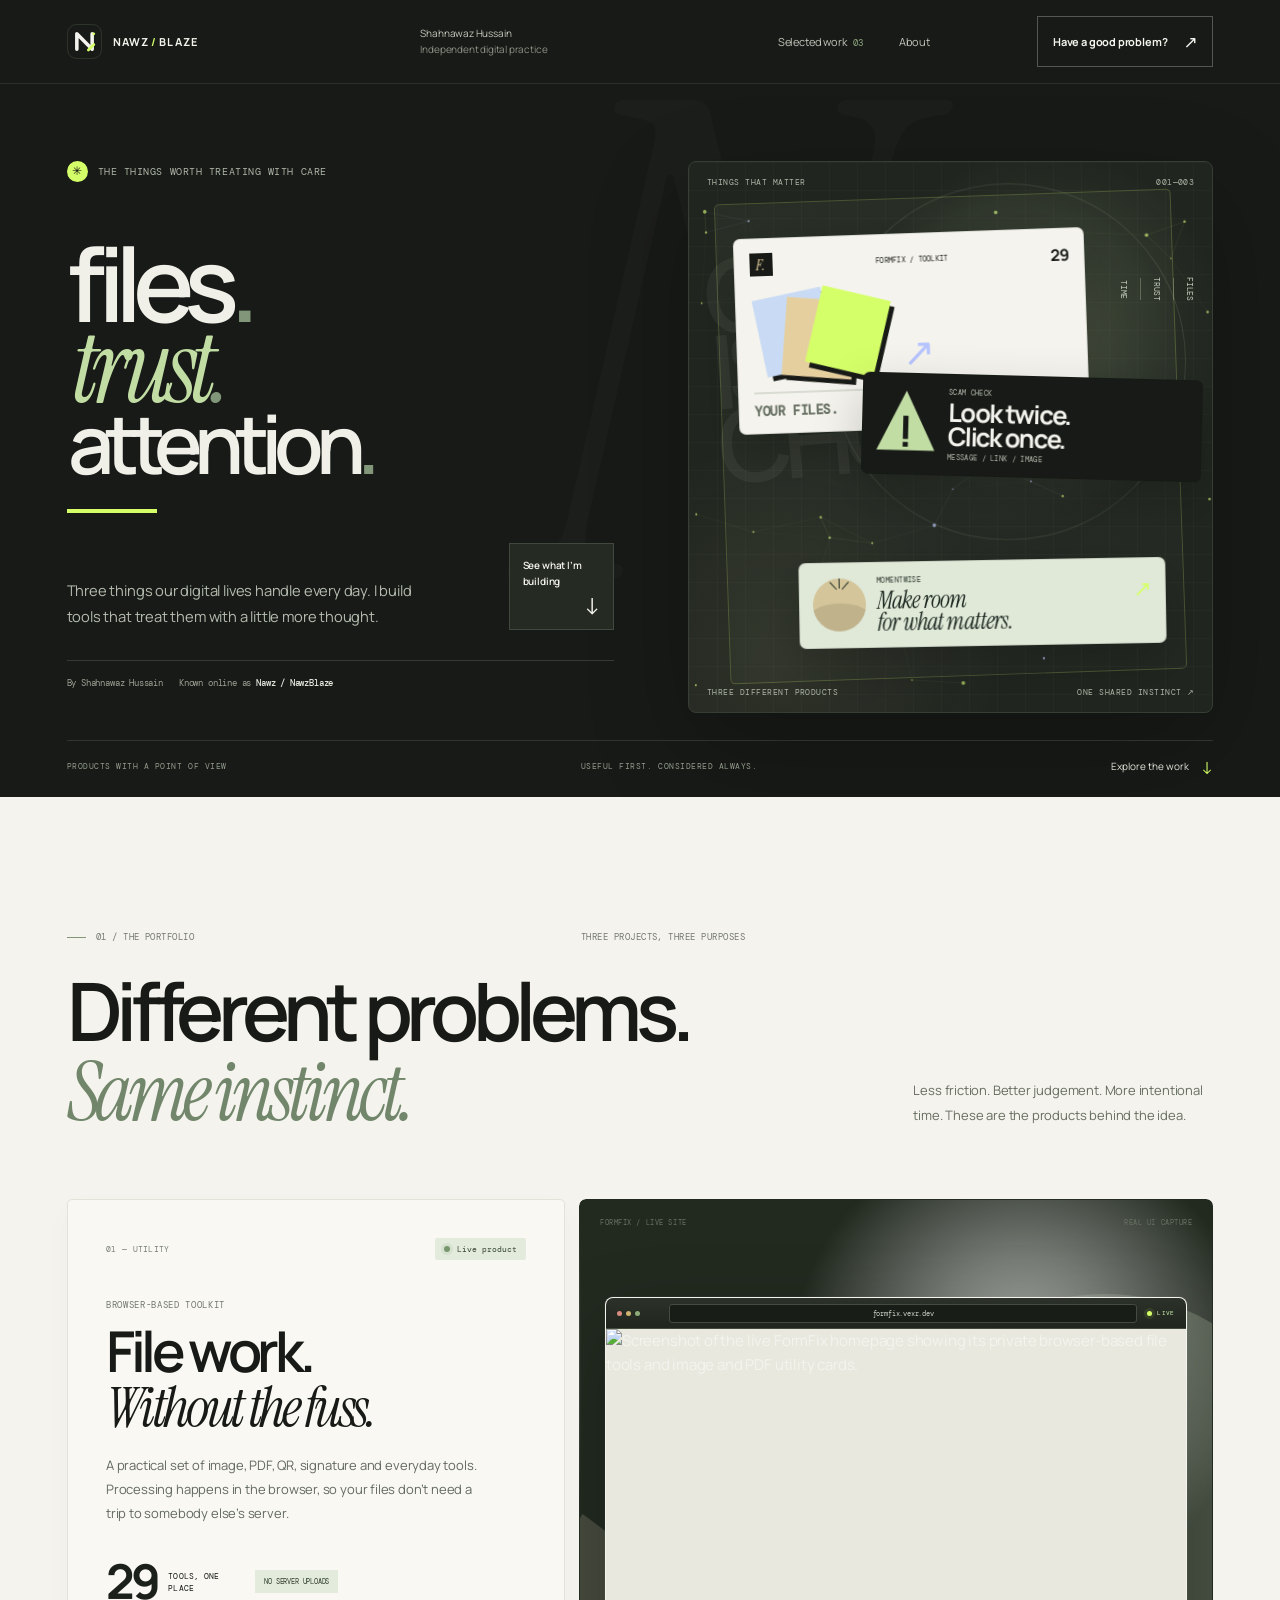
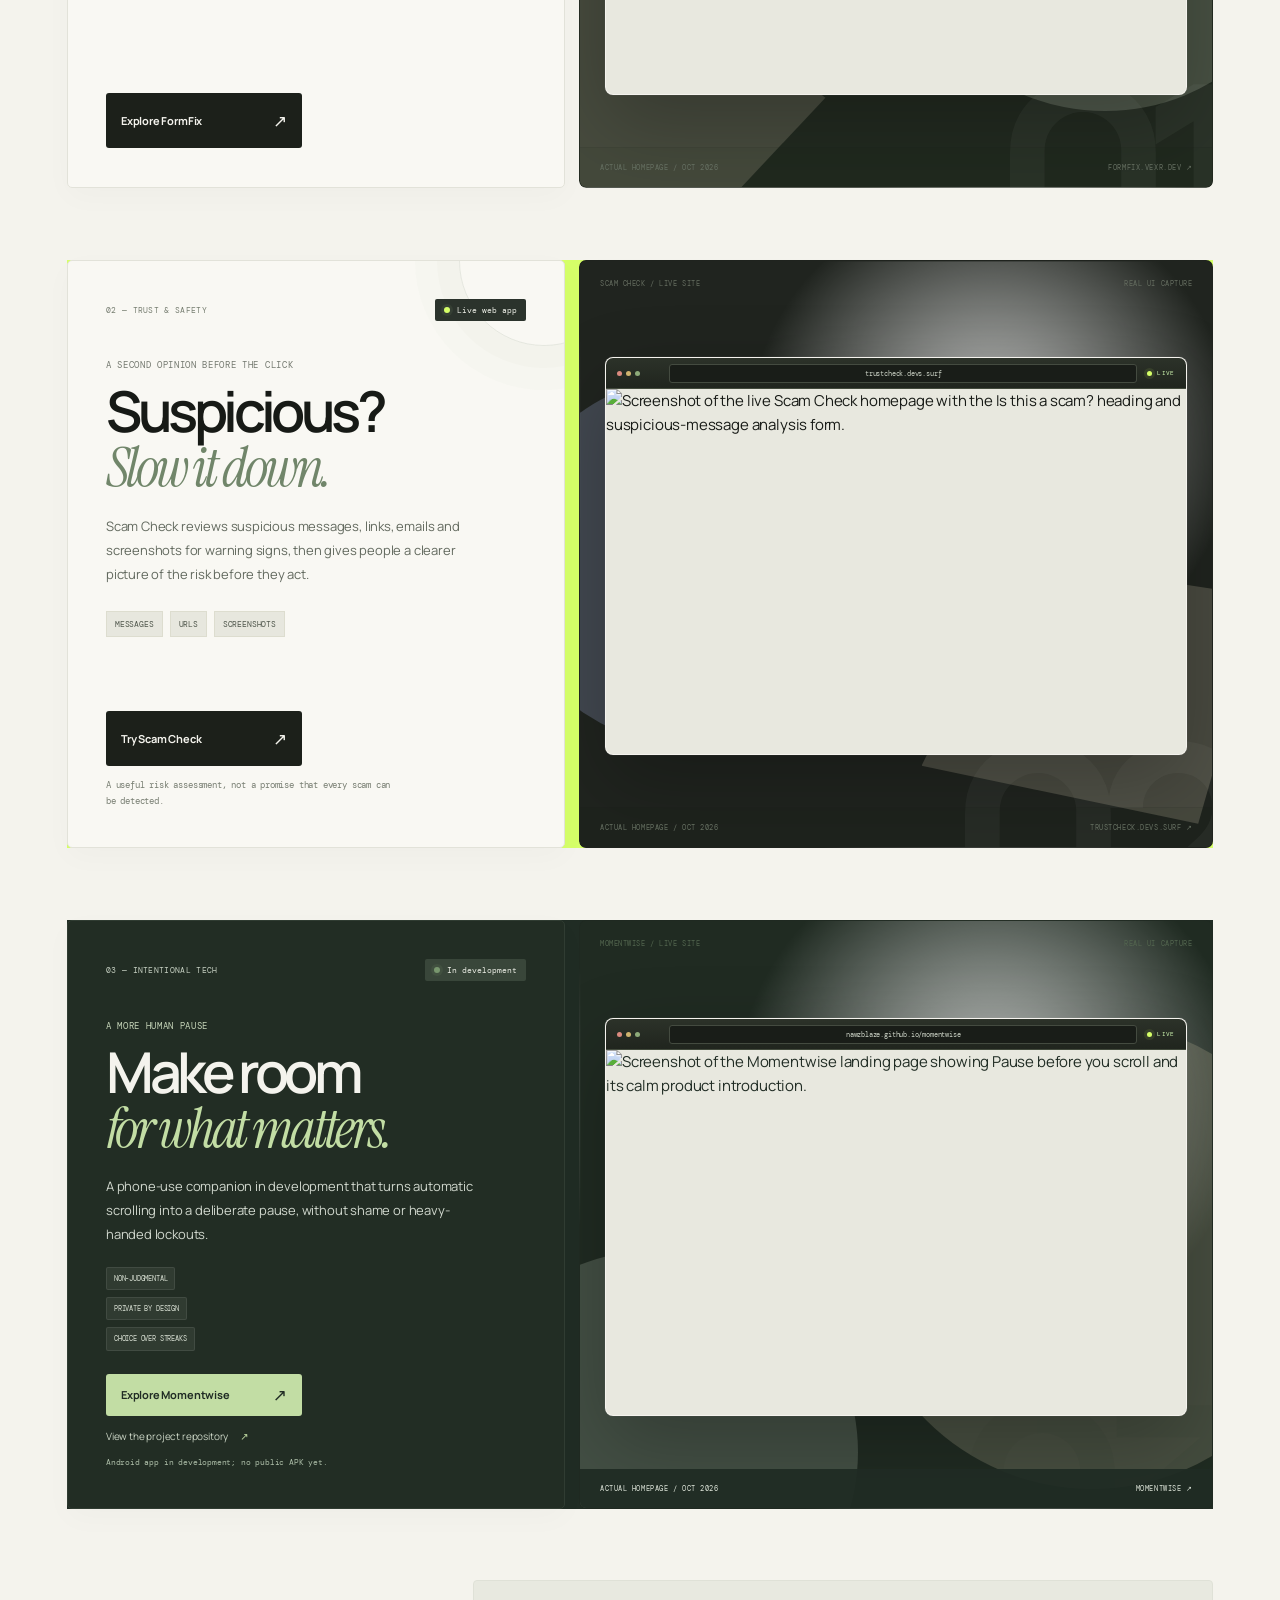
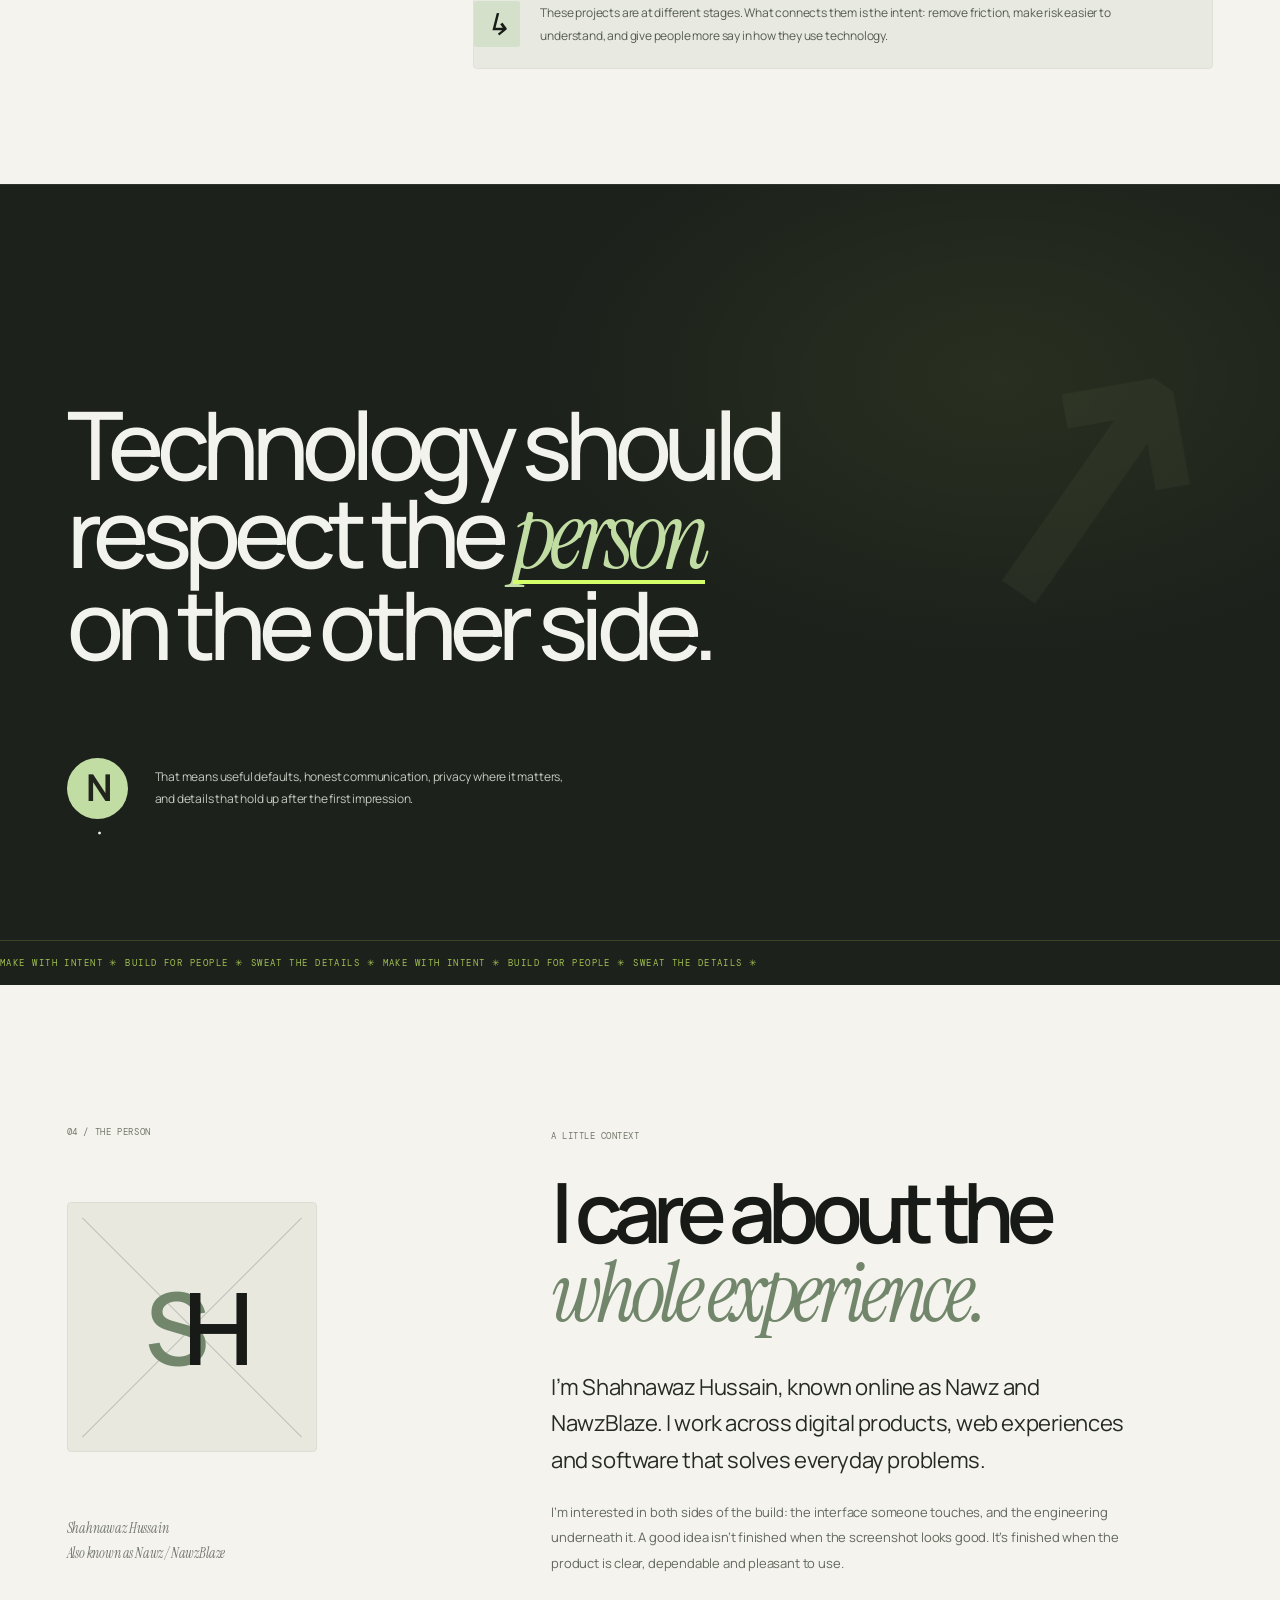
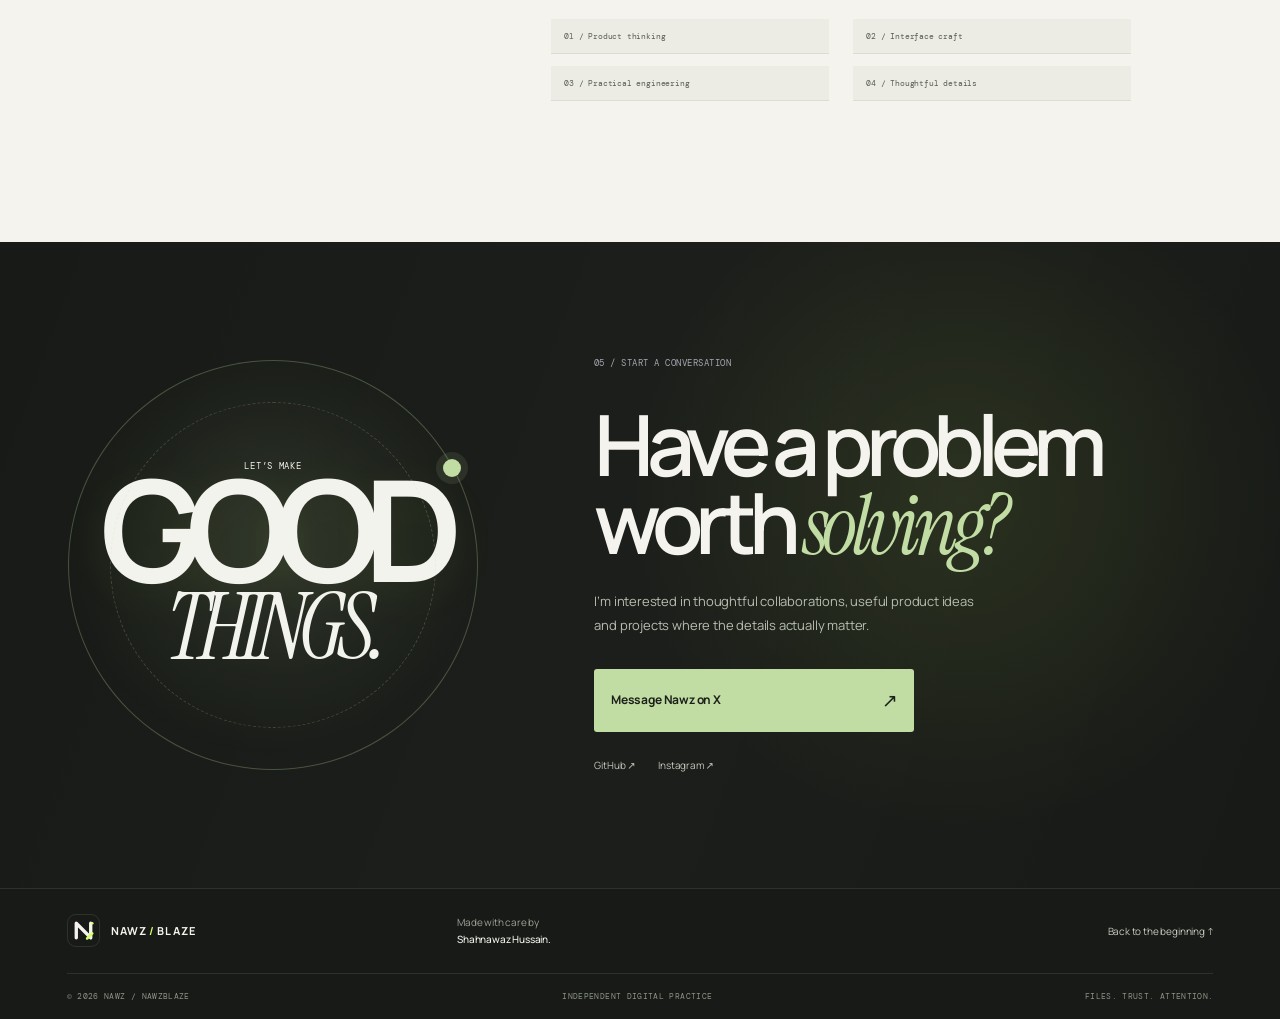
==== commit 1ae99cdf: "Point social metadata to the optimized share image" ====
--- a/index.html
+++ b/index.html
@@ -16,7 +16,7 @@
   <link rel="shortcut icon" href="/favicon.ico">
   <link rel="apple-touch-icon" href="/assets/images/icons/apple-touch-icon.png" sizes="180x180">
   <link rel="manifest" href="/site.webmanifest">
-  <link rel="preload" as="image" href="/assets/images/og-image.png" type="image/png" fetchpriority="low">
+  <link rel="preload" as="image" href="/assets/images/og-image.jpg" type="image/jpeg" fetchpriority="low">
   <link rel="stylesheet" href="/assets/css/site.css">
   <link rel="stylesheet" href="/assets/css/premium.css">
   <link rel="preconnect" href="https://fonts.googleapis.com">
@@ -28,9 +28,9 @@
   <meta property="og:title" content="Nawz / NawzBlaze — Files. Trust. Attention.">
   <meta property="og:description" content="Independent digital products shaped around privacy, online trust and more intentional technology. Built by Shahnawaz Hussain.">
   <meta property="og:url" content="https://nawzblaze.github.io/">
-  <meta property="og:image" content="https://nawzblaze.github.io/assets/images/og-image.png">
-  <meta property="og:image:secure_url" content="https://nawzblaze.github.io/assets/images/og-image.png">
-  <meta property="og:image:type" content="image/png">
+  <meta property="og:image" content="https://nawzblaze.github.io/assets/images/og-image.jpg">
+  <meta property="og:image:secure_url" content="https://nawzblaze.github.io/assets/images/og-image.jpg">
+  <meta property="og:image:type" content="image/jpeg">
   <meta property="og:image:width" content="1200">
   <meta property="og:image:height" content="630">
   <meta property="og:image:alt" content="Nawz / NawzBlaze portfolio preview featuring three actual products: FormFix, Scam Check and Momentwise.">
@@ -38,7 +38,7 @@
   <meta name="twitter:site" content="@Nawzblaze">
   <meta name="twitter:title" content="Nawz / NawzBlaze — Files. Trust. Attention.">
   <meta name="twitter:description" content="Independent digital products shaped around privacy, online trust and more intentional technology.">
-  <meta name="twitter:image" content="https://nawzblaze.github.io/assets/images/og-image.png">
+  <meta name="twitter:image" content="https://nawzblaze.github.io/assets/images/og-image.jpg">
   <meta name="twitter:image:alt" content="Nawz / NawzBlaze portfolio preview featuring three actual products.">
   <title>Shahnawaz Hussain (Nawz) | Independent Digital Products</title>
   <script type="application/ld+json">
@@ -84,7 +84,7 @@
         "about": { "@id": "https://nawzblaze.github.io/#person" },
         "primaryImageOfPage": {
           "@type": "ImageObject",
-          "url": "https://nawzblaze.github.io/assets/images/og-image.png",
+          "url": "https://nawzblaze.github.io/assets/images/og-image.jpg",
           "width": 1200,
           "height": 630
         },
--- a/assets/css/premium.css
+++ b/assets/css/premium.css
@@ -1054,3 +1054,65 @@
   .hero-particles { display:none; }
   .scene-rail.is-visible { visibility:hidden; }
 }
+
+/* Actual product site previews: accurate UI, framed with the portfolio's visual language. */
+.brand-mark, .footer-mark { display:block; flex:0 0 auto; object-fit:contain; }
+.footer-brand .footer-mark { width:33px; height:33px; }
+.live-preview { position:relative; gap:0; }
+.live-preview.formfix-visual { background-color:#222a20; }
+.live-preview.scam-visual { background-color:#20241f; }
+.live-preview.moment-visual { background-color:#202b22; }
+.live-preview.formfix-visual::before, .live-preview.formfix-visual::after,
+.live-preview.scam-visual::before, .live-preview.scam-visual::after,
+.live-preview.moment-visual::before, .live-preview.moment-visual::after { opacity:.22; }
+.live-preview-frame {
+  position:relative; z-index:3; width:min(92%,700px); margin:auto; overflow:hidden;
+  border:1px solid rgba(244,243,237,.24); border-radius:8px; background:#f4f3ed;
+  box-shadow:0 28px 80px rgba(0,0,0,.24),0 0 0 1px rgba(255,255,255,.035);
+  transform:perspective(1100px) rotateX(var(--tilt-x,0deg)) rotateY(var(--tilt-y,0deg))
+    translate3d(var(--move-x,0px),calc(var(--move-y,0px) + var(--scroll-y,0px)),0);
+  transform-style:preserve-3d;
+  transition:transform .7s var(--ease-out),box-shadow .7s var(--ease-out),border-color .5s ease;
+  backface-visibility:hidden;
+}
+.live-preview:hover .live-preview-frame {
+  border-color:rgba(213,255,104,.42);
+  box-shadow:0 36px 90px rgba(0,0,0,.3),0 0 0 1px rgba(213,255,104,.06);
+}
+.preview-chrome {
+  position:relative; display:grid; grid-template-columns:42px minmax(0,1fr) auto;
+  align-items:center; gap:10px; min-height:31px; padding:0 11px;
+  background:linear-gradient(180deg,#2c3229,#20251e); color:#c6cfc0;
+  border-bottom:1px solid #424a3c; font:7px var(--mono);
+}
+.preview-window-dots { display:flex;align-items:center;gap:4px; }
+.preview-window-dots i { display:block;width:5px;height:5px;border-radius:50%;background:#7e8975; }
+.preview-window-dots i:first-child { background:#db8a7f; }
+.preview-window-dots i:nth-child(2) { background:#cfb36e; }
+.preview-window-dots i:nth-child(3) { background:#8daa79; }
+.preview-address {
+  min-width:0; overflow:hidden; padding:4px 9px; border:1px solid #444b40;
+  border-radius:3px; background:#191d18; color:#cbd2c5; text-align:center;
+  text-overflow:ellipsis; white-space:nowrap;
+}
+.preview-live { display:flex;align-items:center;gap:5px;color:#d5ffb5;font-size:6px;letter-spacing:.06em; }
+.preview-live i { width:5px;height:5px;border-radius:50%;background:#d5ff68;box-shadow:0 0 0 3px rgba(213,255,104,.09); }
+.preview-screen { position:relative;aspect-ratio:1080/680;overflow:hidden;background:#e8e8df; }
+.live-preview-image { display:block;width:100%;height:100%;object-fit:cover;object-position:top center;image-rendering:auto; }
+.live-preview .visual-label { position:relative;z-index:4; }
+.live-preview .visual-bottom { width:100%;font-size:7px; }
+@media(max-width:760px) {
+  .live-preview-frame { width:91%;border-radius:5px; }
+  .preview-chrome { min-height:27px;grid-template-columns:30px minmax(0,1fr) auto;gap:6px;padding:0 7px;font-size:6px; }
+  .preview-address { padding:3px 5px; }
+  .preview-window-dots { gap:3px; }
+  .preview-window-dots i { width:4px;height:4px; }
+  .live-preview .visual-label, .live-preview .visual-bottom { font-size:6px; }
+}
+@media(max-width:375px) {
+  .preview-chrome { grid-template-columns:24px minmax(0,1fr) auto;gap:4px;padding:0 5px; }
+  .preview-live { font-size:5px;gap:3px; }
+}
+@media(prefers-reduced-motion:reduce) {
+  .live-preview-frame { transform:none !important;transition:none !important; }
+}
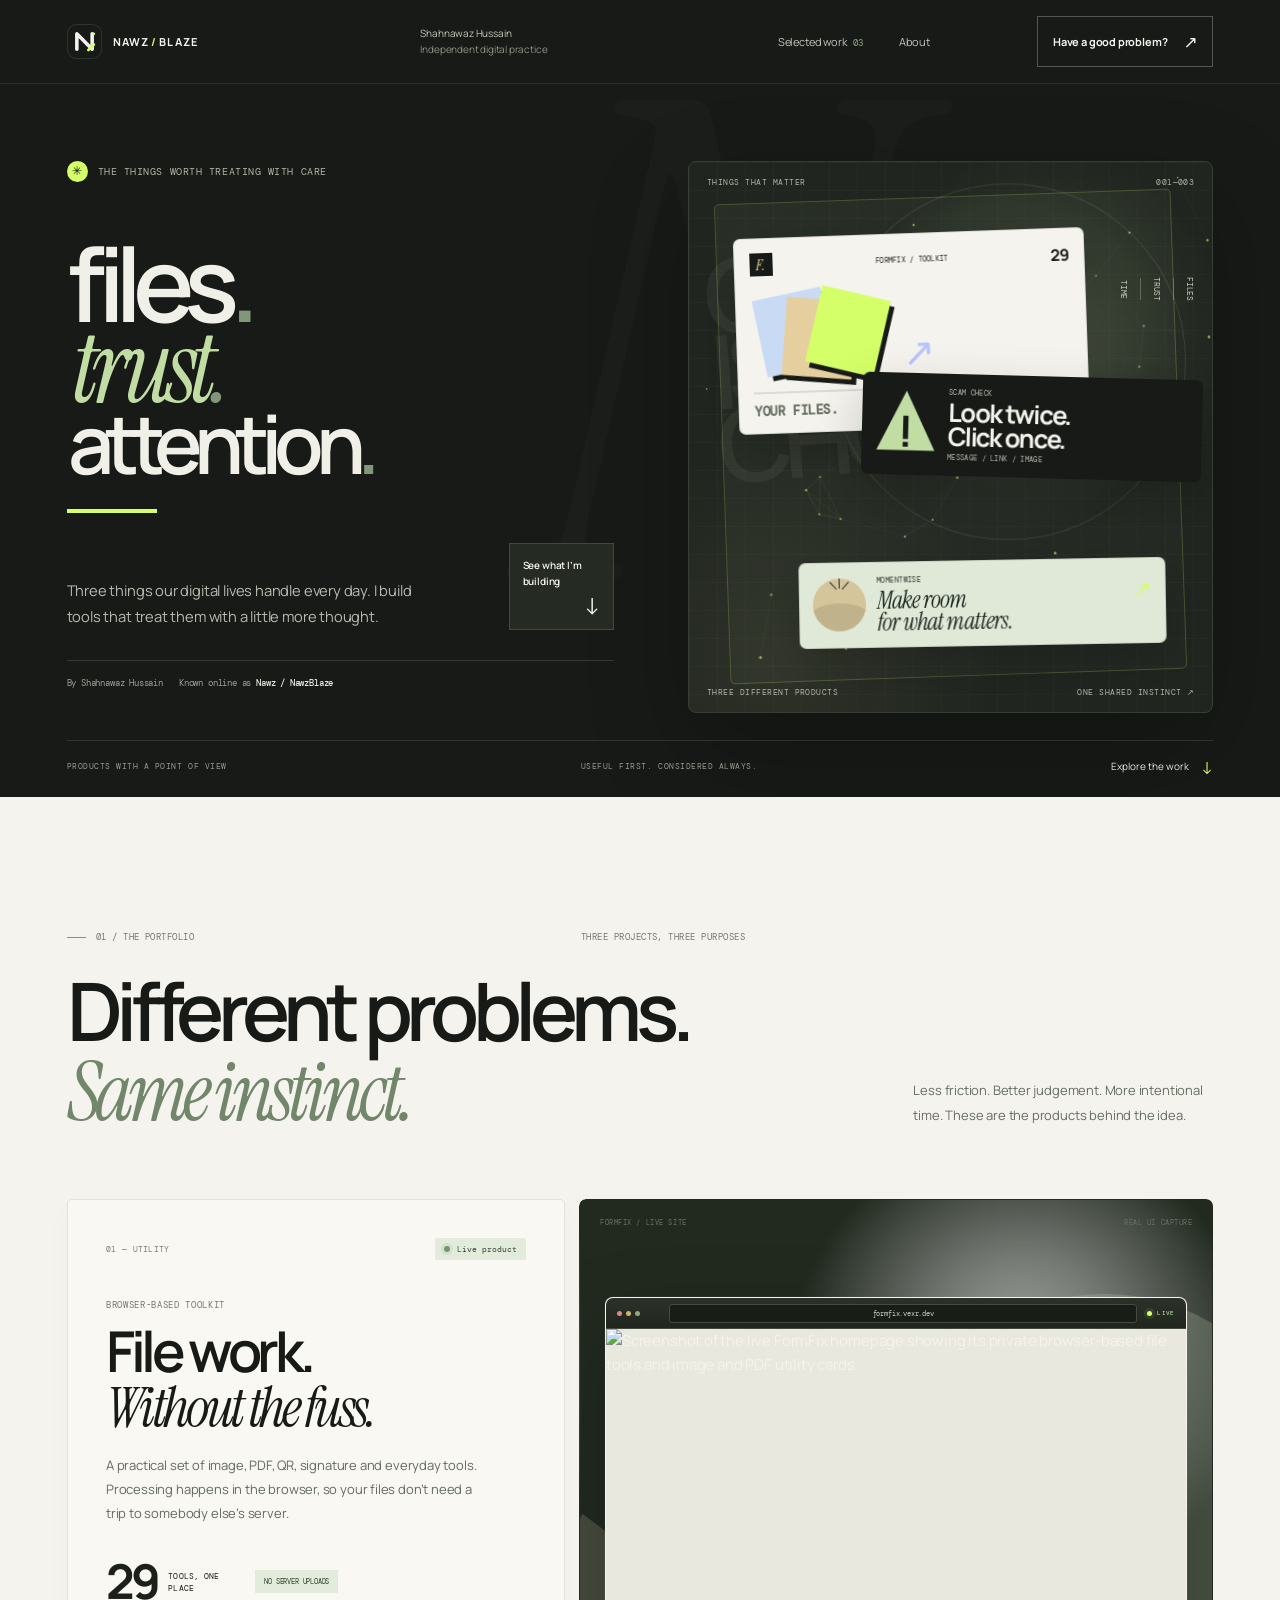
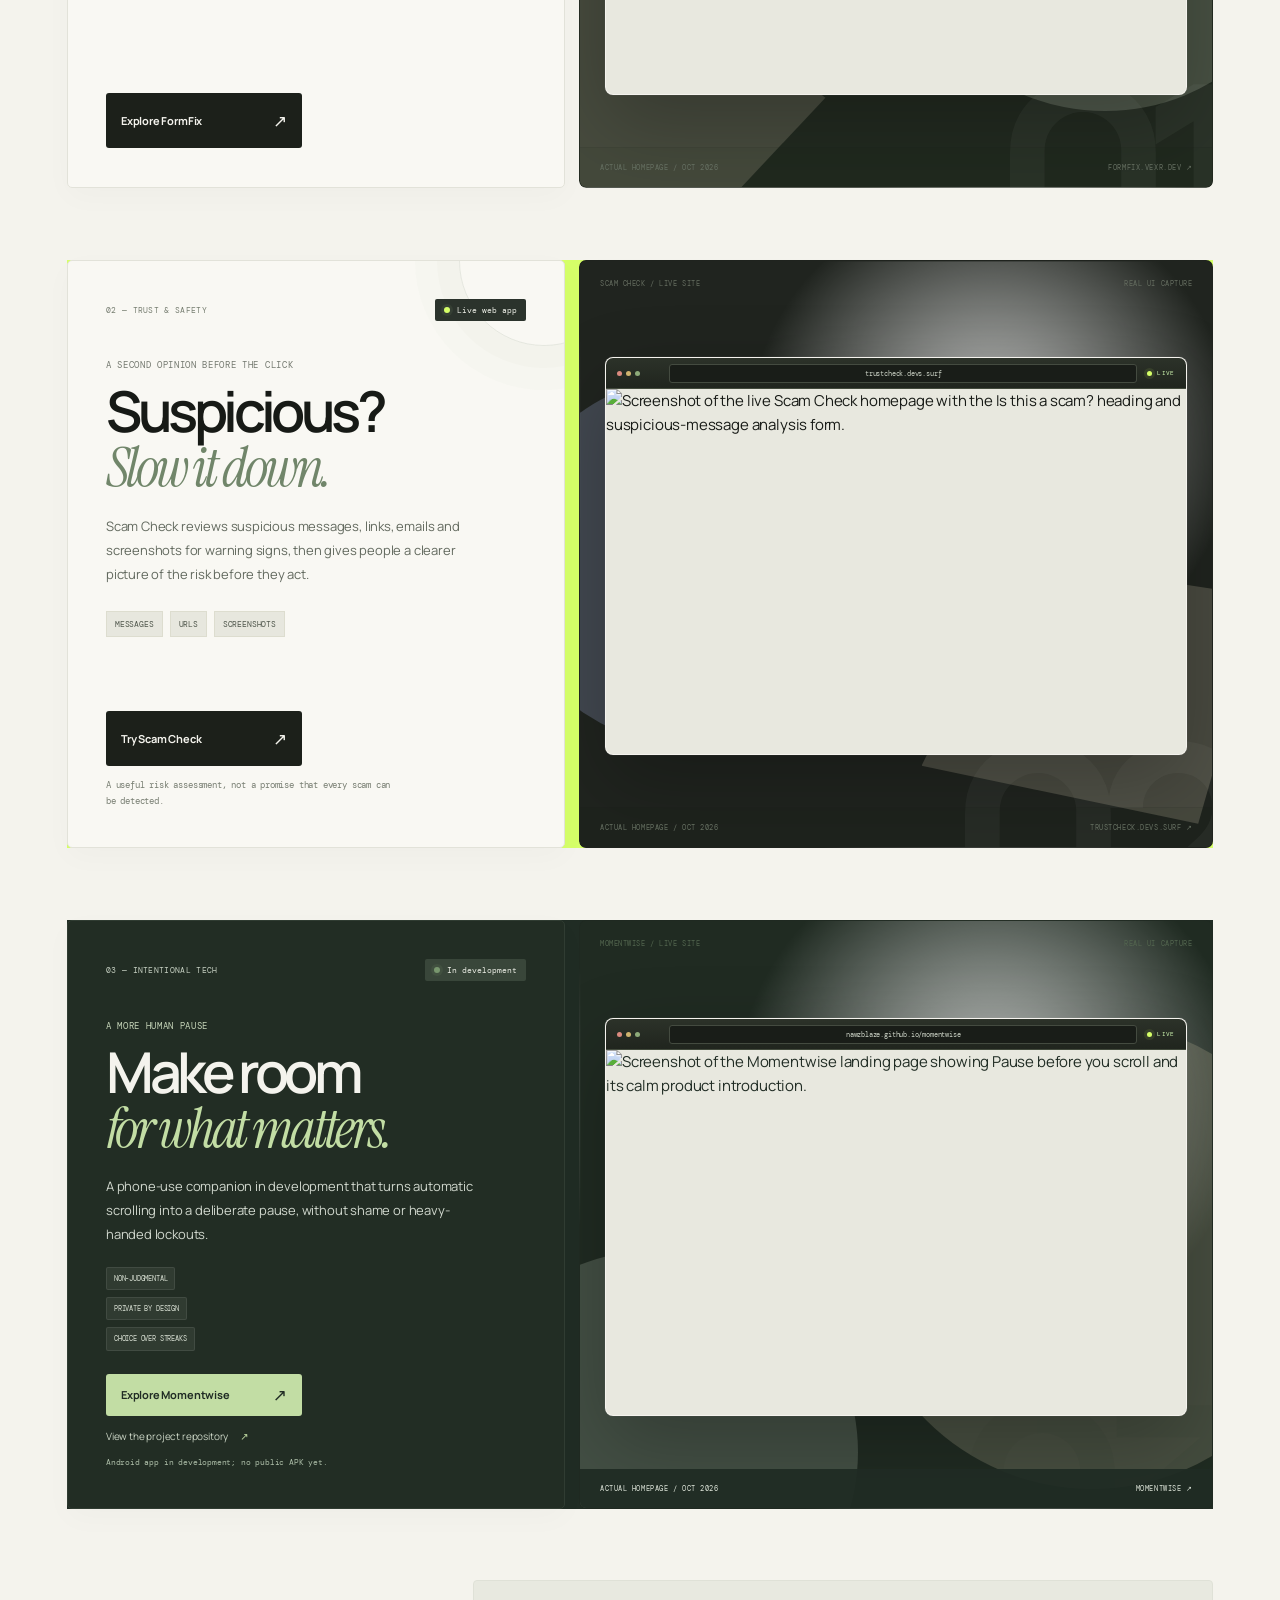
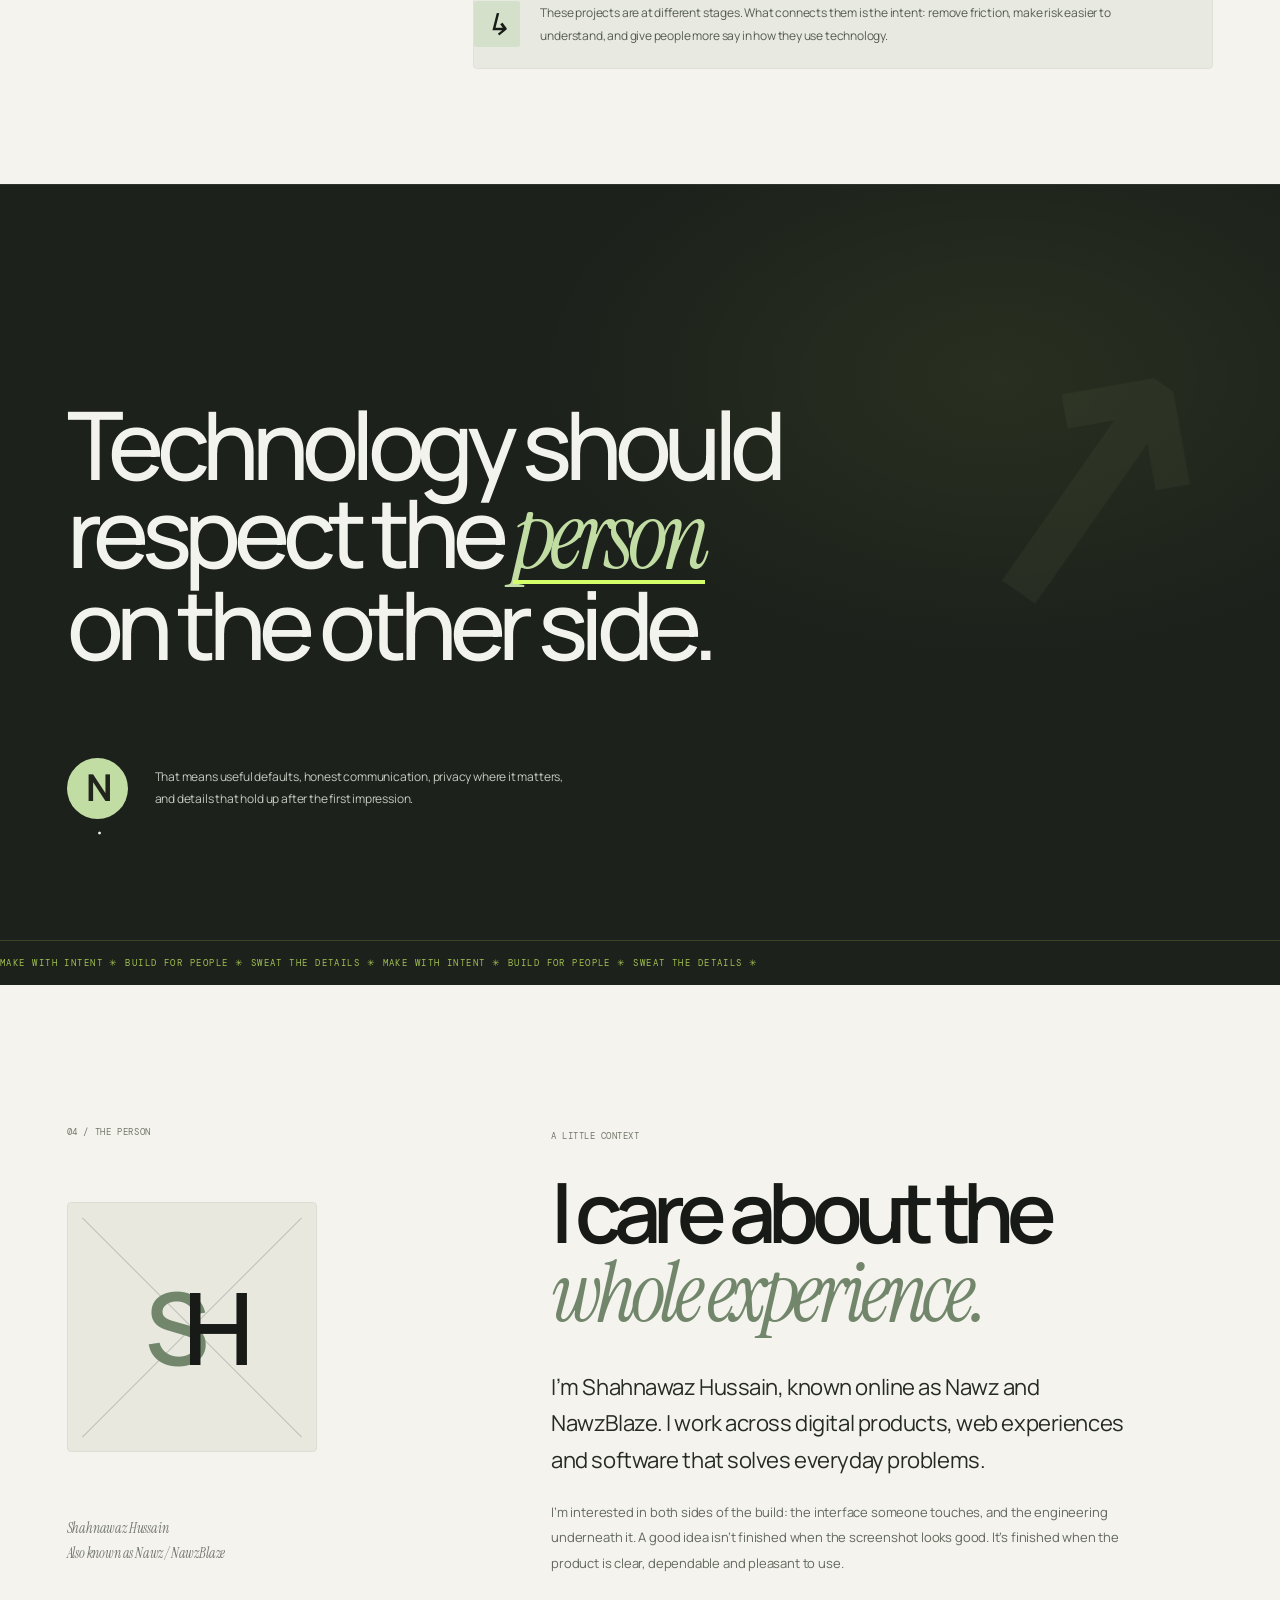
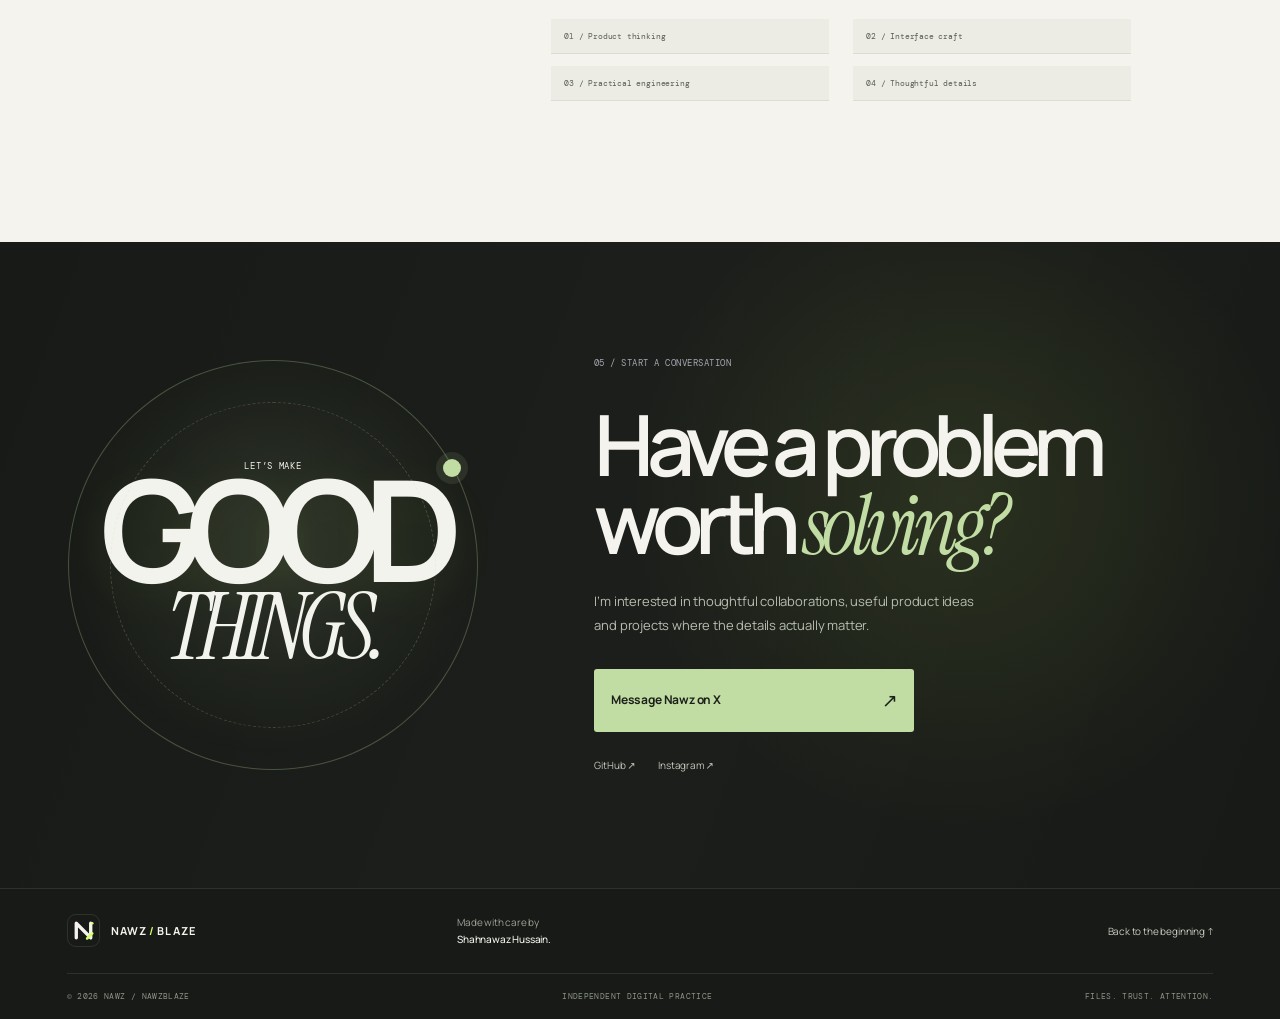
==== commit d9463fd2: "Avoid preloading the offscreen social sharing graphic" ====
--- a/index.html
+++ b/index.html
@@ -16,7 +16,6 @@
   <link rel="shortcut icon" href="/favicon.ico">
   <link rel="apple-touch-icon" href="/assets/images/icons/apple-touch-icon.png" sizes="180x180">
   <link rel="manifest" href="/site.webmanifest">
-  <link rel="preload" as="image" href="/assets/images/og-image.jpg" type="image/jpeg" fetchpriority="low">
   <link rel="stylesheet" href="/assets/css/site.css">
   <link rel="stylesheet" href="/assets/css/premium.css">
   <link rel="preconnect" href="https://fonts.googleapis.com">
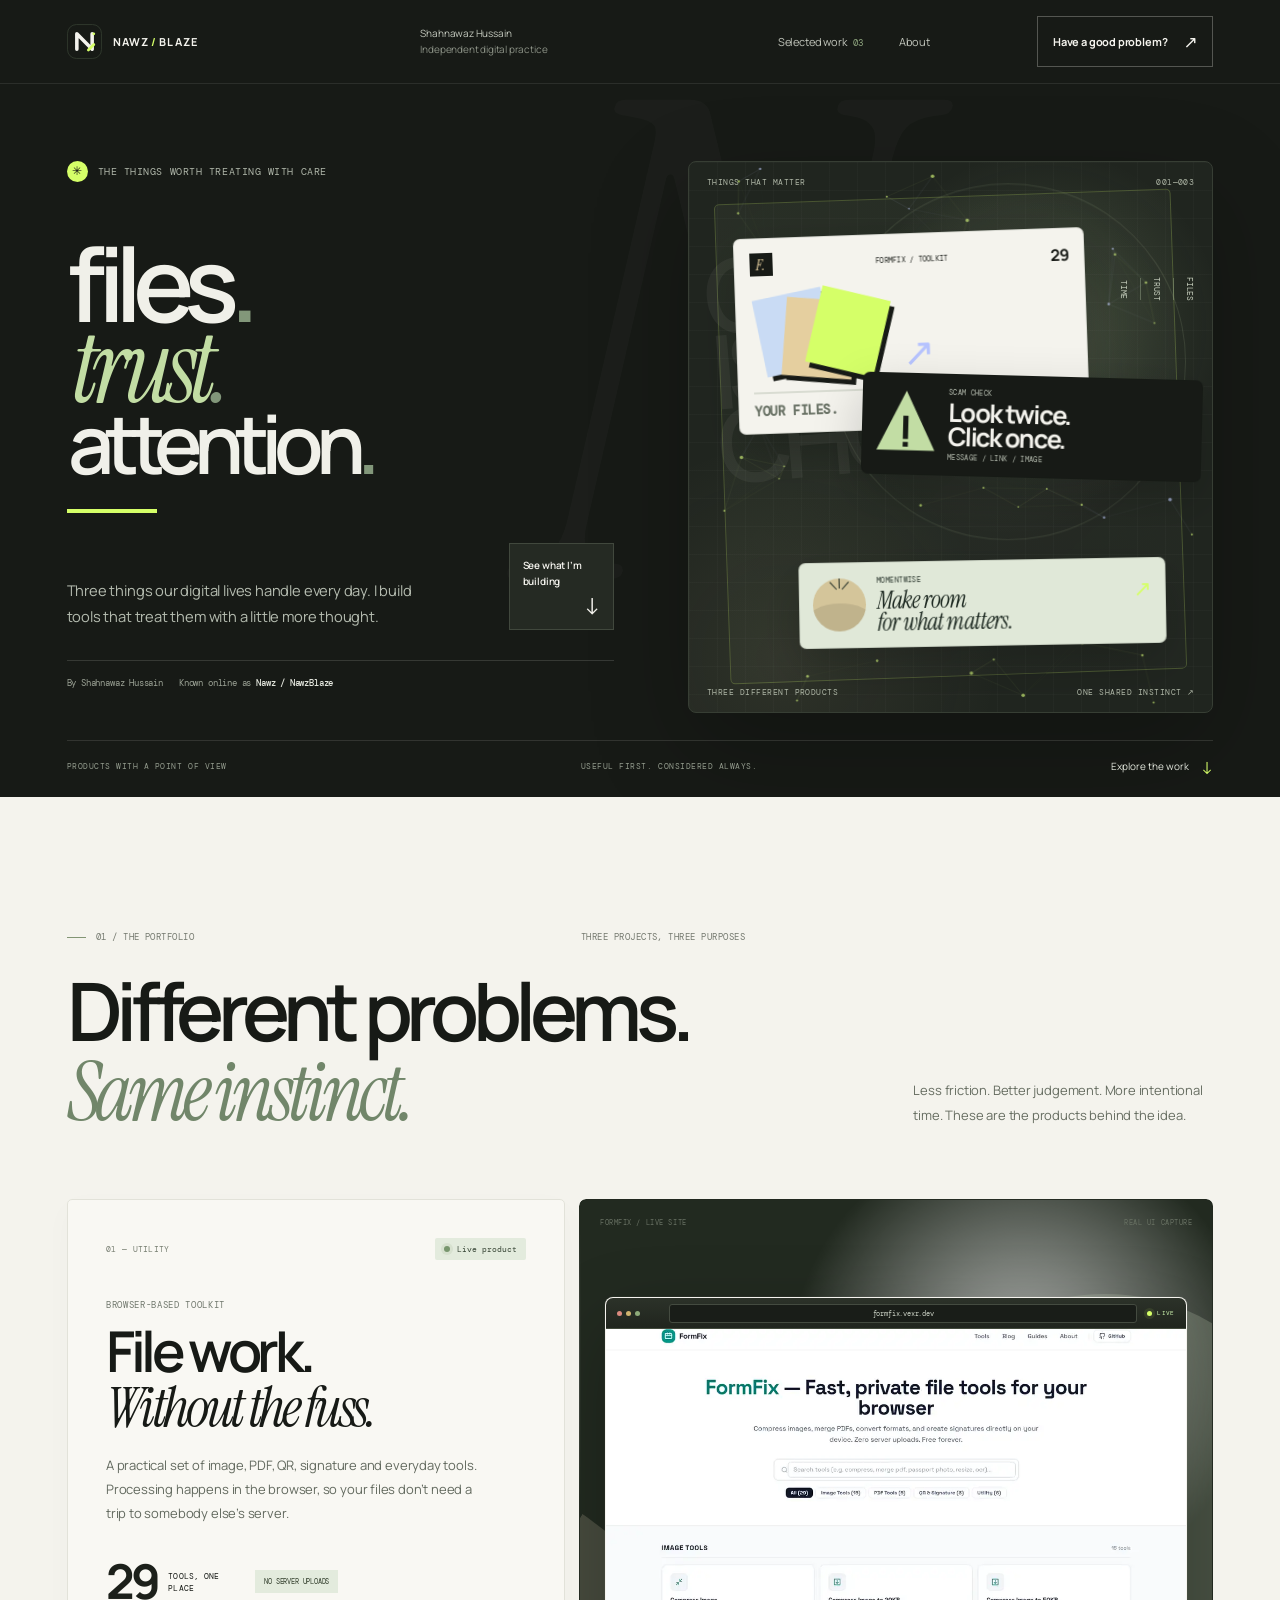
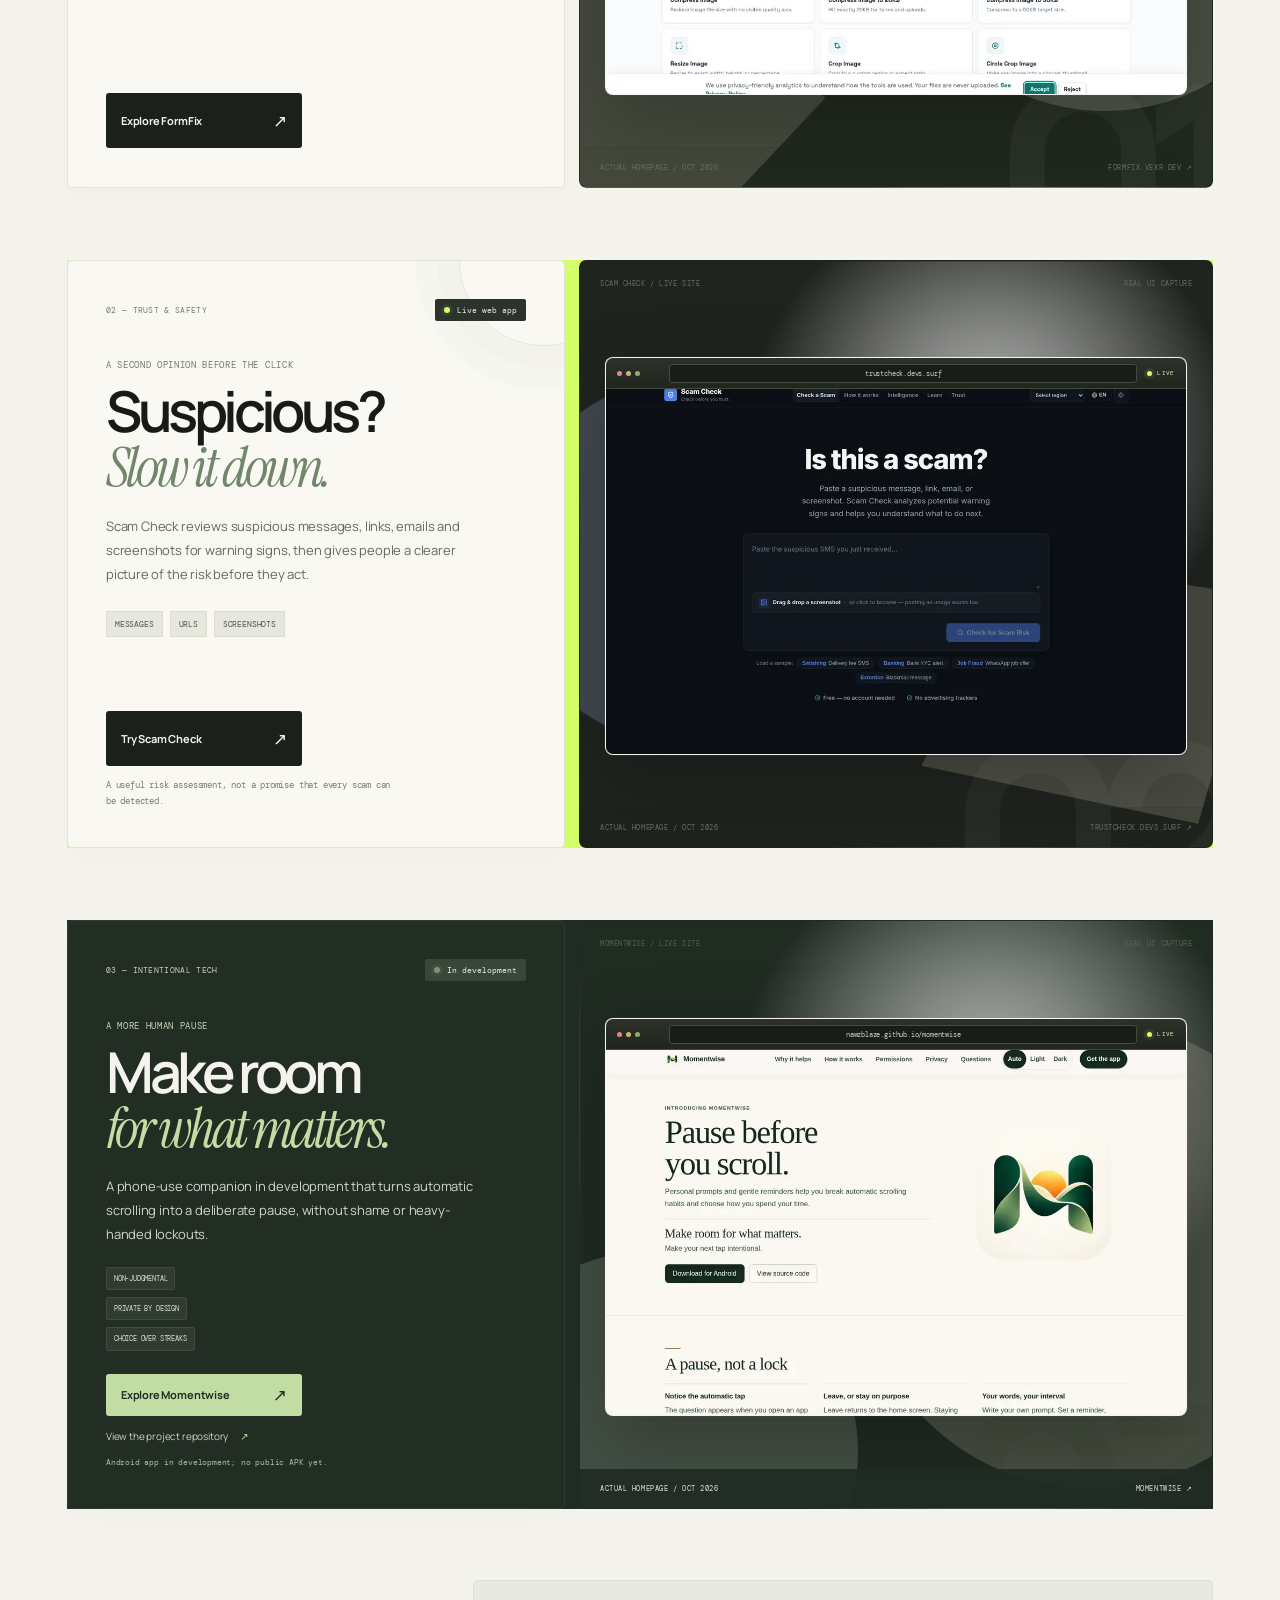
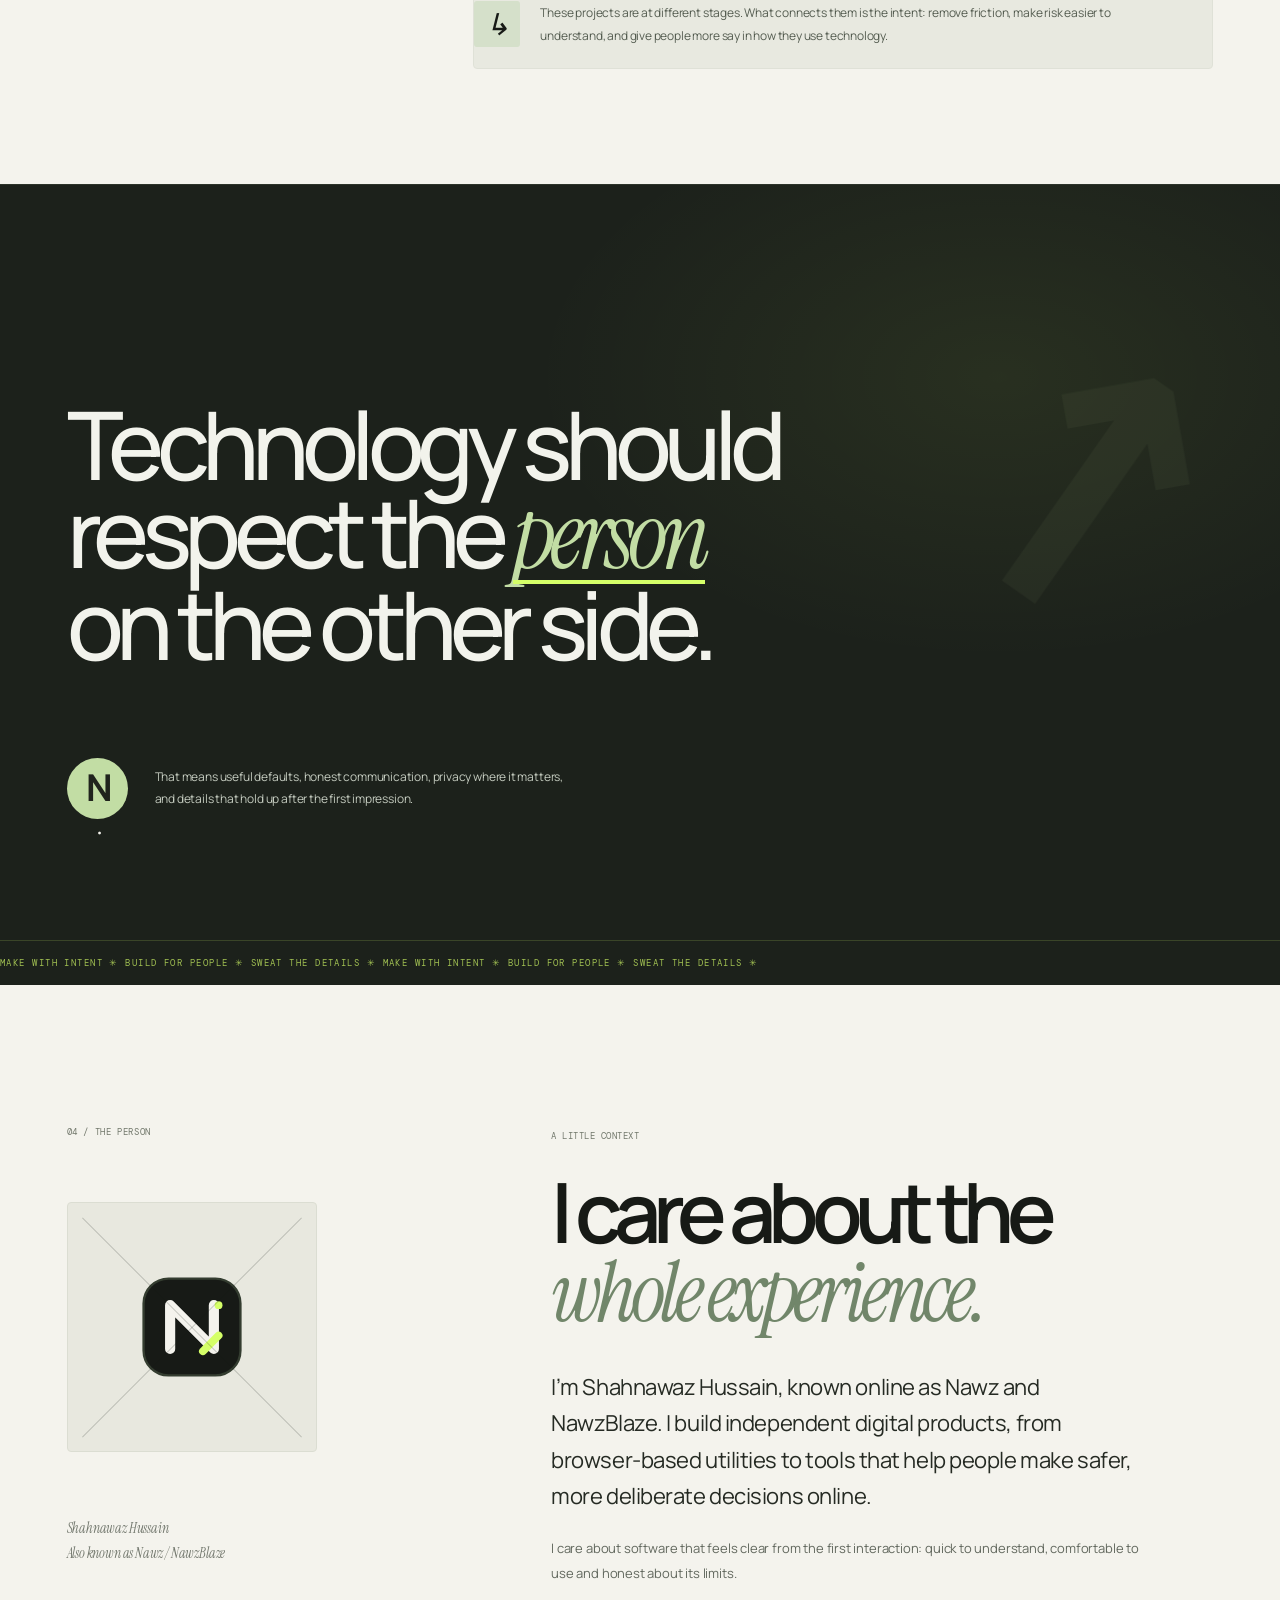
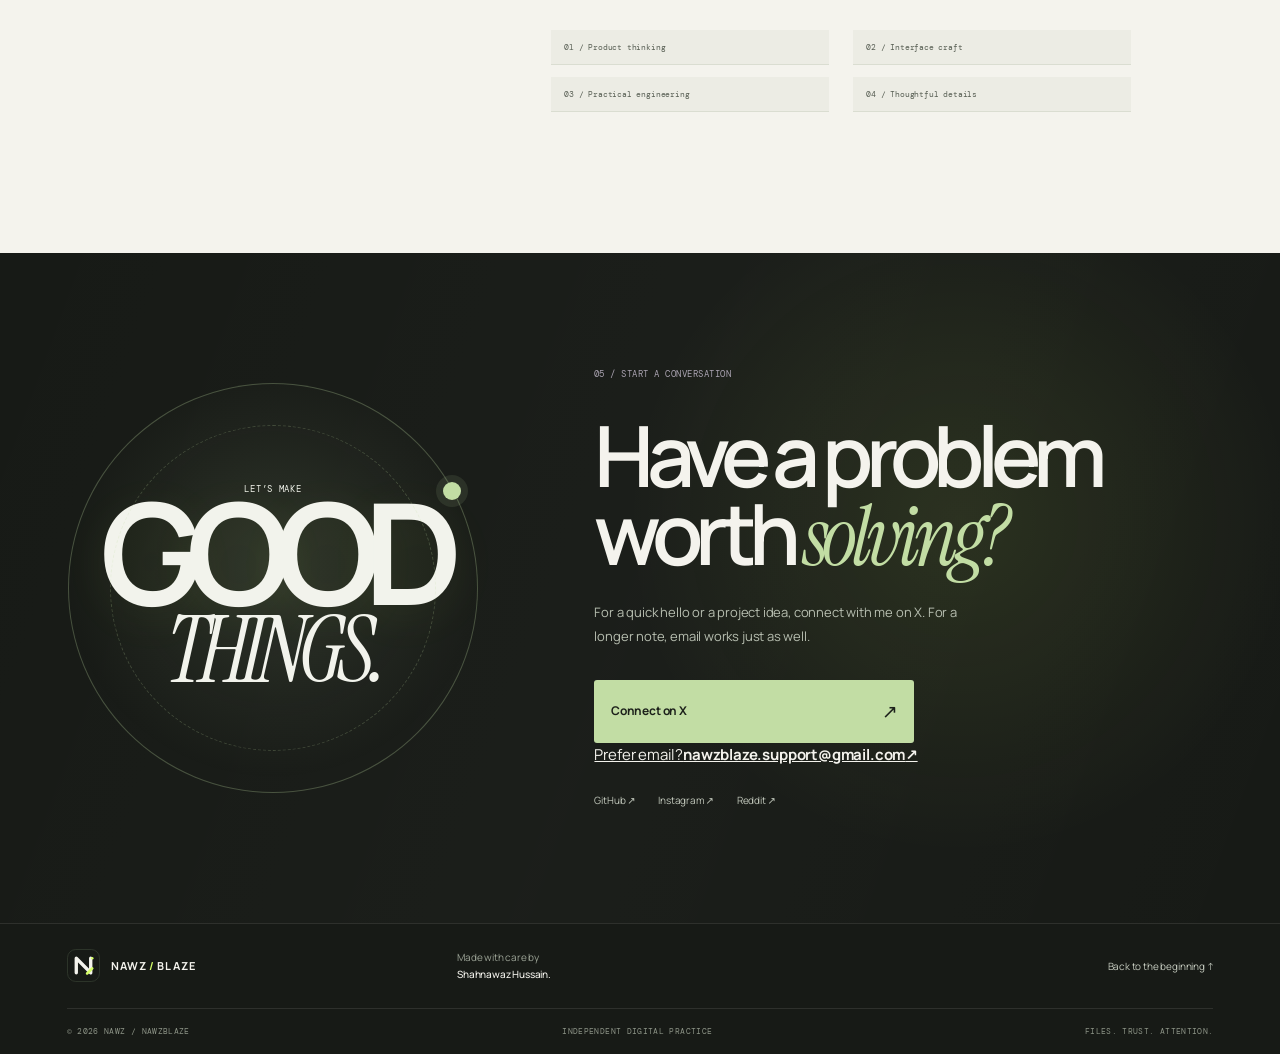
==== commit 83a27120: "Refine personal copy and add primary X, email and Reddit contact routes" ====
--- a/index.html
+++ b/index.html
@@ -5,7 +5,7 @@
   <meta name="viewport" content="width=device-width, initial-scale=1">
   <meta name="theme-color" content="#171a16">
   <meta name="color-scheme" content="light">
-  <meta name="description" content="Shahnawaz Hussain, known as Nawz and NawzBlaze, builds privacy-minded web tools and digital products for online trust and more intentional technology.">
+  <meta name="description" content="Shahnawaz Hussain, known as NawzBlaze, builds useful digital products for private file work, online trust and more intentional technology.">
   <meta name="author" content="Shahnawaz Hussain">
   <meta name="robots" content="index,follow,max-image-preview:large,max-snippet:-1,max-video-preview:-1">
   <meta name="google-site-verification" content="01omZfSAZVcvwrjPL0O4zI9x9tx9-AXHt6KhZnlq8tw">
@@ -24,8 +24,8 @@
   <meta property="og:type" content="website">
   <meta property="og:locale" content="en_US">
   <meta property="og:site_name" content="Nawz / NawzBlaze">
-  <meta property="og:title" content="Nawz / NawzBlaze — Files. Trust. Attention.">
-  <meta property="og:description" content="Independent digital products shaped around privacy, online trust and more intentional technology. Built by Shahnawaz Hussain.">
+  <meta property="og:title" content="Shahnawaz Hussain / NawzBlaze — Digital Products">
+  <meta property="og:description" content="Digital products for private file work, online trust and more intentional technology. By Shahnawaz Hussain, known as NawzBlaze.">
   <meta property="og:url" content="https://nawzblaze.github.io/">
   <meta property="og:image" content="https://nawzblaze.github.io/assets/images/og-image.jpg">
   <meta property="og:image:secure_url" content="https://nawzblaze.github.io/assets/images/og-image.jpg">
@@ -35,11 +35,11 @@
   <meta property="og:image:alt" content="Nawz / NawzBlaze portfolio preview featuring three actual products: FormFix, Scam Check and Momentwise.">
   <meta name="twitter:card" content="summary_large_image">
   <meta name="twitter:site" content="@Nawzblaze">
-  <meta name="twitter:title" content="Nawz / NawzBlaze — Files. Trust. Attention.">
-  <meta name="twitter:description" content="Independent digital products shaped around privacy, online trust and more intentional technology.">
+  <meta name="twitter:title" content="Shahnawaz Hussain / NawzBlaze — Digital Products">
+  <meta name="twitter:description" content="Digital products for private file work, online trust and more intentional technology.">
   <meta name="twitter:image" content="https://nawzblaze.github.io/assets/images/og-image.jpg">
   <meta name="twitter:image:alt" content="Nawz / NawzBlaze portfolio preview featuring three actual products.">
-  <title>Shahnawaz Hussain (Nawz) | Independent Digital Products</title>
+  <title>Shahnawaz Hussain (NawzBlaze) | Digital Products</title>
   <script type="application/ld+json">
   {
     "@context": "https://schema.org",
@@ -54,8 +54,10 @@
         "sameAs": [
           "https://github.com/NawzBlaze",
           "https://x.com/Nawzblaze",
-          "https://www.instagram.com/Shahnawaz.axe/"
+          "https://www.instagram.com/Shahnawaz.axe/",
+          "https://www.reddit.com/user/nawzblaze/"
         ],
+        "email": "nawzblaze.support@gmail.com",
         "knowsAbout": [
           "Web development",
           "Digital product design",
@@ -77,7 +79,7 @@
         "@type": "WebPage",
         "@id": "https://nawzblaze.github.io/#webpage",
         "url": "https://nawzblaze.github.io/",
-        "name": "Shahnawaz Hussain (Nawz) | Independent Digital Products",
+        "name": "Shahnawaz Hussain (NawzBlaze) | Digital Products",
         "description": "Privacy-minded web tools and digital products for online trust and more intentional technology.",
         "isPartOf": { "@id": "https://nawzblaze.github.io/#website" },
         "about": { "@id": "https://nawzblaze.github.io/#person" },
@@ -230,12 +232,12 @@
     </section>
 
     <section class="about" id="about" aria-labelledby="about-title">
-      <div class="about-label"><span>04 / THE PERSON</span><div class="about-monogram" aria-hidden="true"><span>S</span><b>H</b></div><p>Shahnawaz Hussain<br>Also known as Nawz / NawzBlaze</p></div>
+      <div class="about-label"><span>04 / THE PERSON</span><div class="about-monogram" aria-hidden="true"><img src="/assets/images/nawz-mark.svg" alt="" width="100" height="100" loading="lazy" decoding="async"></div><p>Shahnawaz Hussain<br>Also known as Nawz / NawzBlaze</p></div>
       <div class="about-copy">
         <p class="section-kicker">A LITTLE CONTEXT</p>
         <h2 id="about-title">I care about the<br><em>whole experience.</em></h2>
-        <p>I’m Shahnawaz Hussain, known online as Nawz and NawzBlaze. I work across digital products, web experiences and software that solves everyday problems.</p>
-        <p>I’m interested in both sides of the build: the interface someone touches, and the engineering underneath it. A good idea isn’t finished when the screenshot looks good. It’s finished when the product is clear, dependable and pleasant to use.</p>
+        <p>I’m Shahnawaz Hussain, known online as Nawz and NawzBlaze. I build independent digital products, from browser-based utilities to tools that help people make safer, more deliberate decisions online.</p>
+        <p>I care about software that feels clear from the first interaction: quick to understand, comfortable to use and honest about its limits.</p>
         <div class="about-practice"><span>01 / Product thinking</span><span>02 / Interface craft</span><span>03 / Practical engineering</span><span>04 / Thoughtful details</span></div>
       </div>
     </section>
@@ -245,9 +247,10 @@
       <div class="contact-copy">
         <p class="section-kicker">05 / START A CONVERSATION</p>
         <h2 id="contact-title">Have a problem<br>worth <em>solving?</em></h2>
-        <p>I’m interested in thoughtful collaborations, useful product ideas and projects where the details actually matter.</p>
-        <a class="contact-button" href="https://x.com/Nawzblaze" target="_blank" rel="noopener noreferrer">Message Nawz on X <span aria-hidden="true">↗</span></a>
-        <div class="contact-socials"><a href="https://github.com/NawzBlaze" target="_blank" rel="noopener noreferrer">GitHub ↗</a><a href="https://www.instagram.com/Shahnawaz.axe/" target="_blank" rel="noopener noreferrer">Instagram ↗</a></div>
+        <p>For a quick hello or a project idea, connect with me on X. For a longer note, email works just as well.</p>
+        <a class="contact-button" href="https://x.com/Nawzblaze" target="_blank" rel="noopener noreferrer" aria-label="Connect with Shahnawaz Hussain on X">Connect on X <span aria-hidden="true">↗</span></a>
+        <a class="contact-email" href="mailto:nawzblaze.support@gmail.com"><span>Prefer email?</span><strong>nawzblaze.support@gmail.com</strong><b aria-hidden="true">↗</b></a>
+        <div class="contact-socials"><a href="https://github.com/NawzBlaze" target="_blank" rel="me noopener noreferrer">GitHub ↗</a><a href="https://www.instagram.com/Shahnawaz.axe/" target="_blank" rel="me noopener noreferrer">Instagram ↗</a><a href="https://www.reddit.com/user/nawzblaze/" target="_blank" rel="me noopener noreferrer">Reddit ↗</a></div>
       </div>
     </section>
   </main>
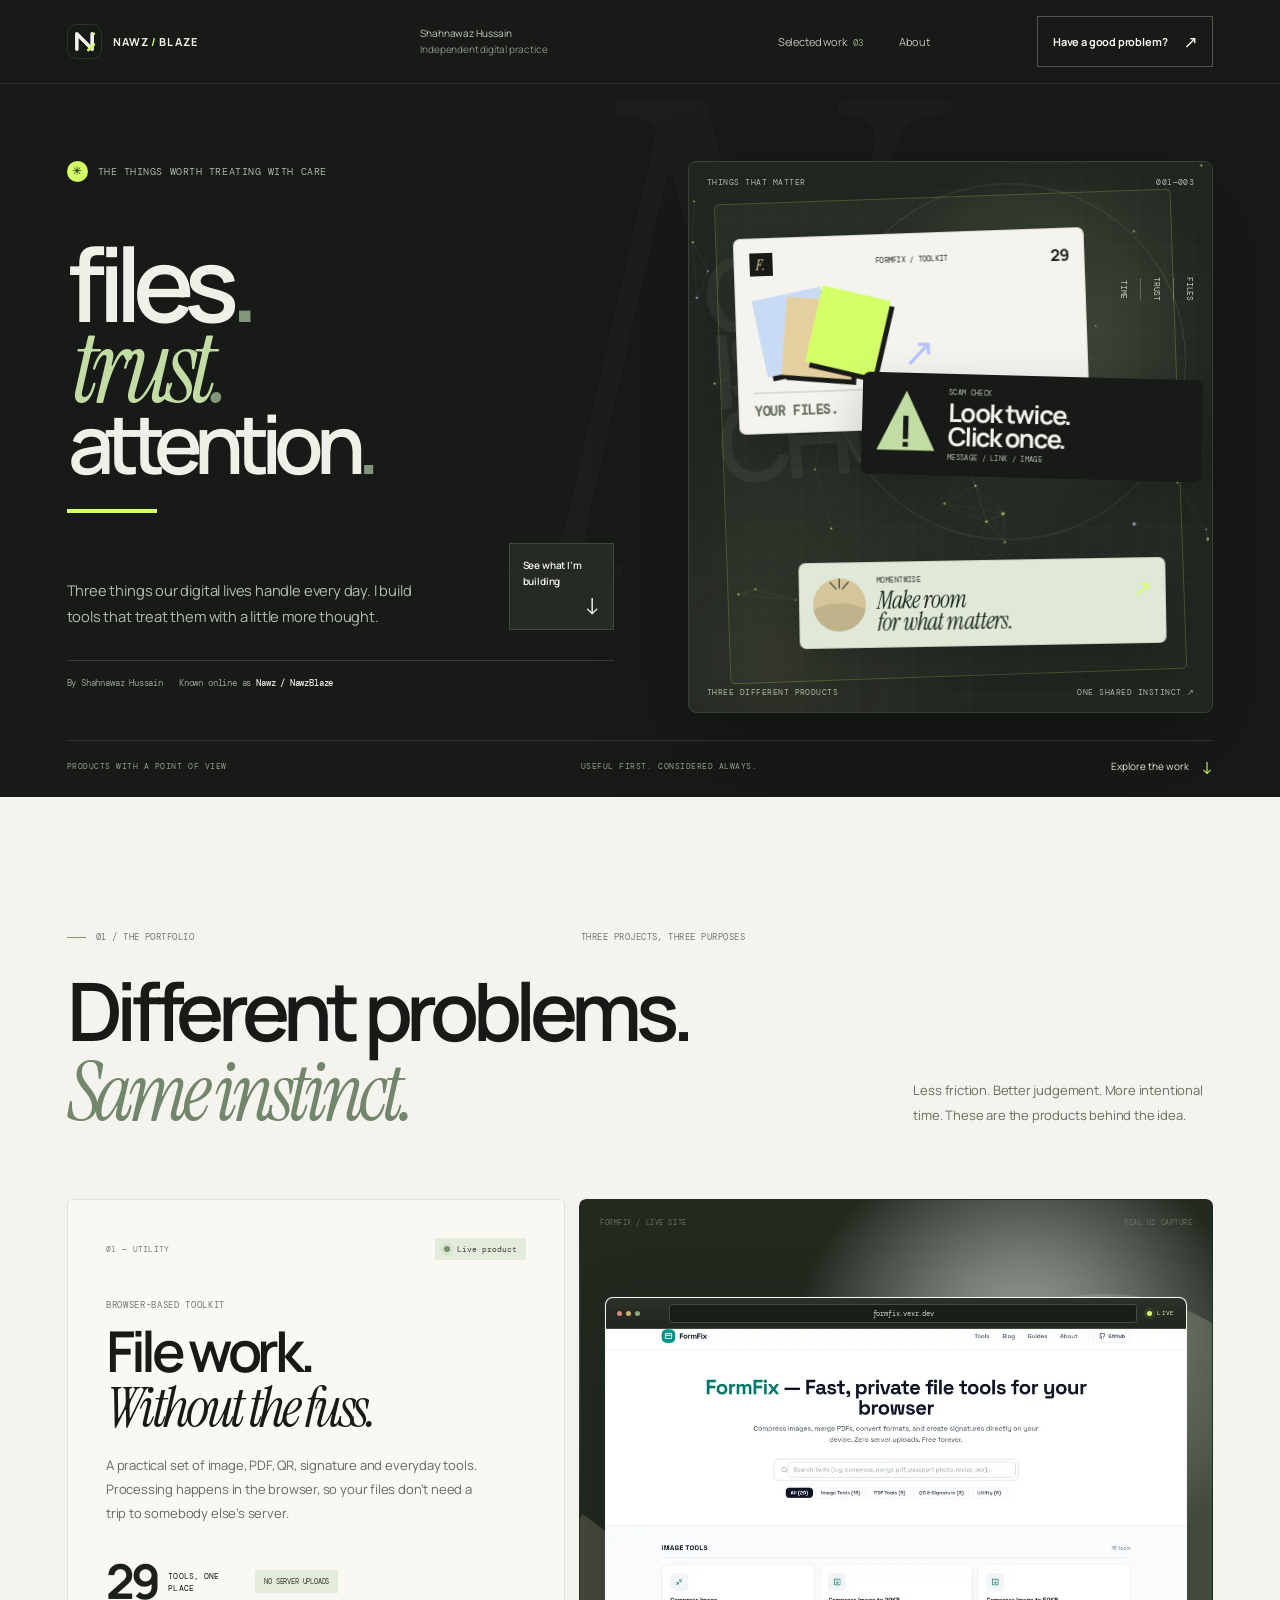
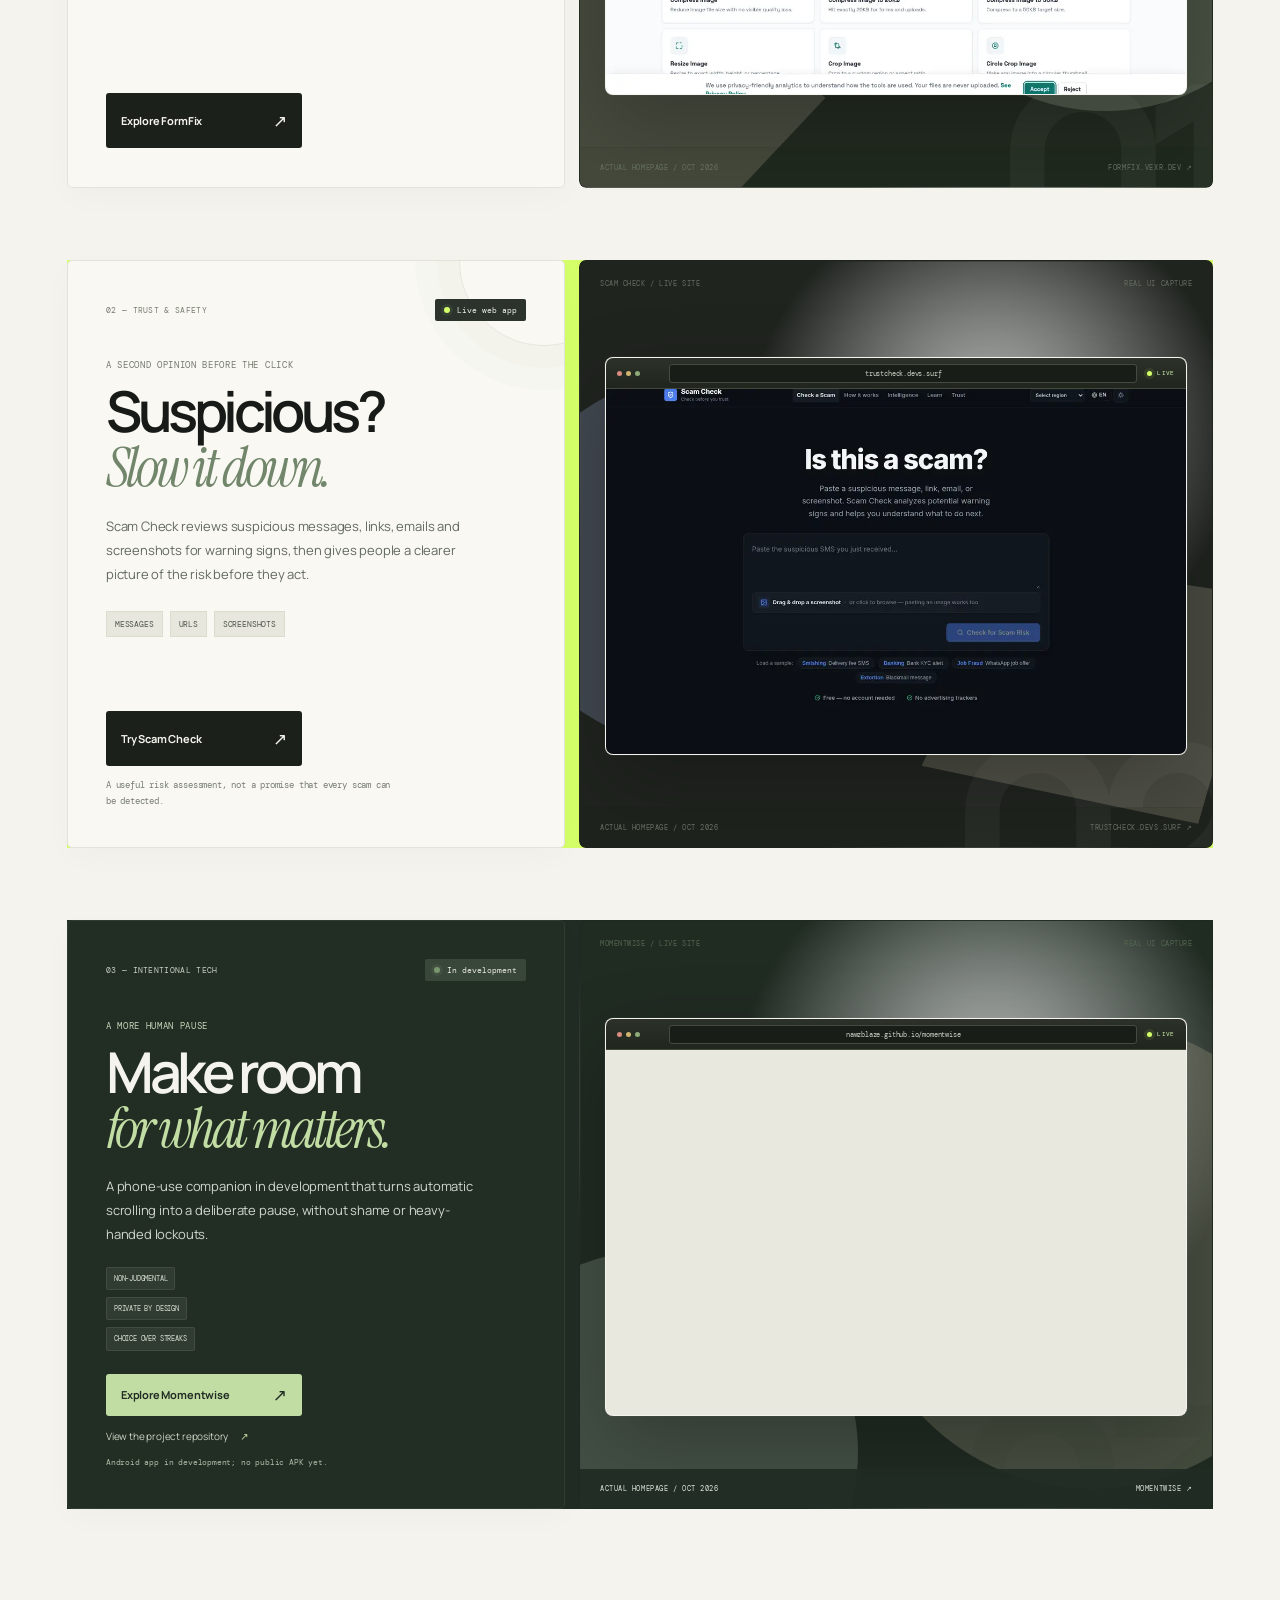
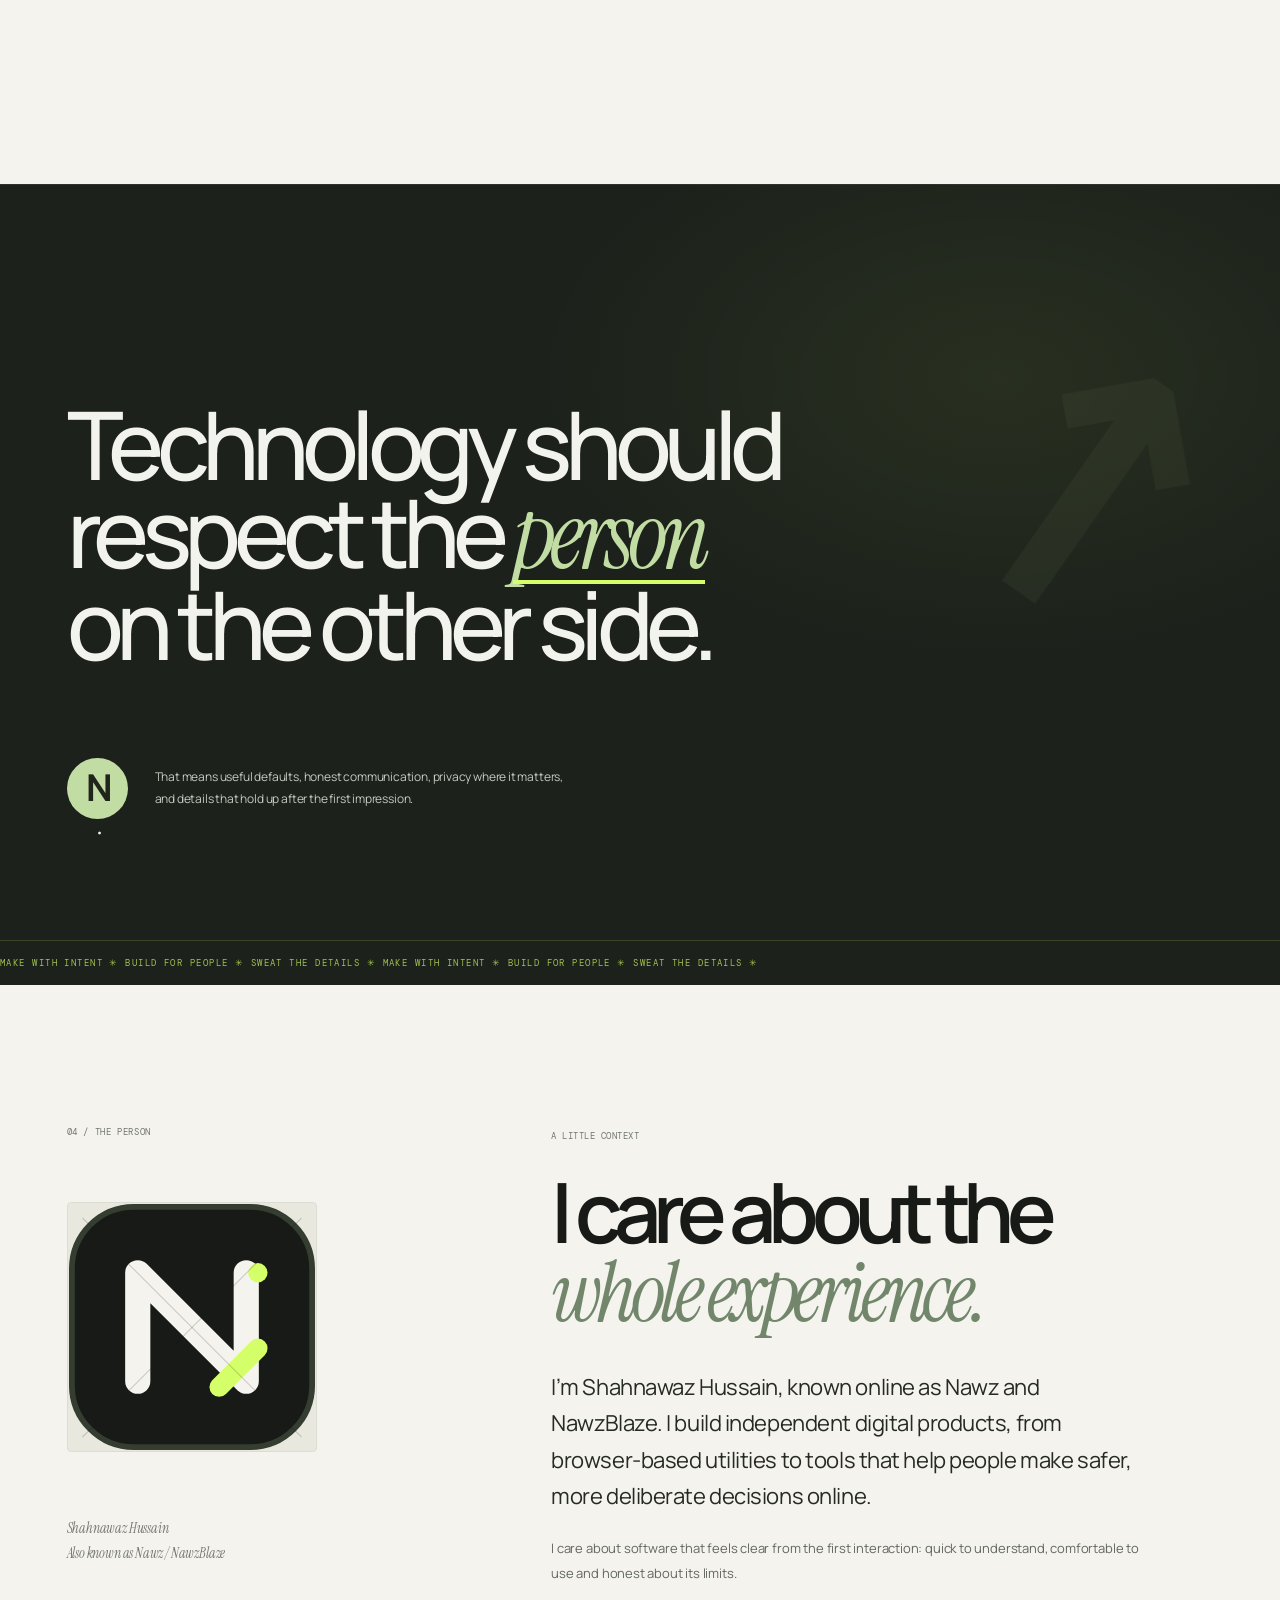
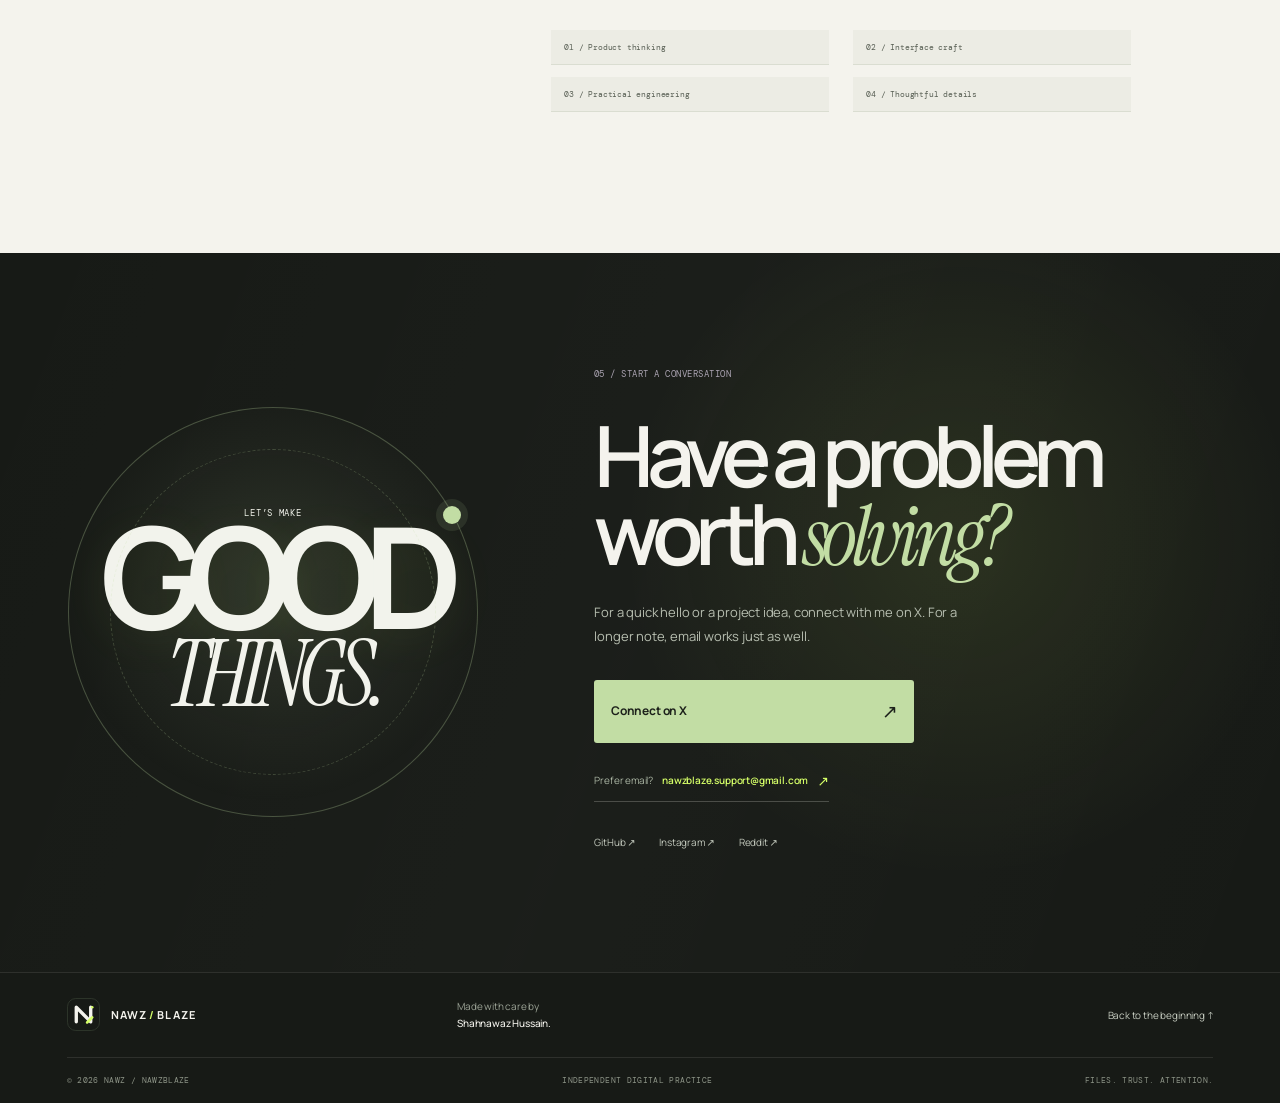
==== commit ebdbc760: "Prioritize the high-resolution branded favicon for search and browsers" ====
--- a/index.html
+++ b/index.html
@@ -10,10 +10,11 @@
   <meta name="robots" content="index,follow,max-image-preview:large,max-snippet:-1,max-video-preview:-1">
   <meta name="google-site-verification" content="01omZfSAZVcvwrjPL0O4zI9x9tx9-AXHt6KhZnlq8tw">
   <link rel="canonical" href="https://nawzblaze.github.io/">
+  <link rel="icon" href="/favicon.ico" type="image/x-icon" sizes="16x16 32x32 48x48 64x64">
+  <link rel="icon" href="/assets/images/icons/favicon-64.png" type="image/png" sizes="64x64">
   <link rel="icon" href="/assets/images/favicon.svg" type="image/svg+xml">
   <link rel="icon" href="/assets/images/icons/favicon-32.png" type="image/png" sizes="32x32">
   <link rel="icon" href="/assets/images/icons/favicon-16.png" type="image/png" sizes="16x16">
-  <link rel="shortcut icon" href="/favicon.ico">
   <link rel="apple-touch-icon" href="/assets/images/icons/apple-touch-icon.png" sizes="180x180">
   <link rel="manifest" href="/site.webmanifest">
   <link rel="stylesheet" href="/assets/css/site.css">
--- a/assets/css/premium.css
+++ b/assets/css/premium.css
@@ -1116,3 +1116,76 @@
 @media(prefers-reduced-motion:reduce) {
   .live-preview-frame { transform:none !important;transition:none !important; }
 }
+
+/* Contact hierarchy and identity consistency. */
+.about-monogram { display:grid;place-items:center;overflow:hidden; }
+.about-monogram > img { display:block;width:100%;height:100%;object-fit:cover;border-radius:3px; }
+.contact-email {
+  display:inline-flex;align-items:center;flex-wrap:wrap;gap:5px 9px;
+  width:max-content;max-width:100%;margin-top:17px;padding:10px 0;
+  color:#e7eadf;font-size:10px;line-height:1.5;text-decoration:none;
+  border-bottom:1px solid rgba(244,243,237,.22);
+  transition:color .25s var(--ease-out),border-color .25s ease,translate .35s var(--ease-out);
+}
+.contact-email > span { color:#aab5a3; }
+.contact-email strong { color:#d5ff68;font-weight:600;overflow-wrap:anywhere; }
+.contact-email b { color:#d5ff68;font-size:14px;font-weight:400;transition:translate .3s var(--ease-out); }
+.contact-email:hover { color:#d5ff68;border-color:#d5ff68; }
+.contact-email:hover b { translate:3px -3px; }
+.contact-socials { display:flex;align-items:center;flex-wrap:wrap;gap:12px 24px; }
+.contact-socials a { display:inline-flex;align-items:center;min-height:30px;white-space:nowrap; }
+.footer-mark { width:33px;height:33px; }
+a:focus-visible,button:focus-visible { outline-color:#d5ff68;outline-offset:4px; }
+
+/* Mobile layout: let copy determine its own height, and size real previews
+   to the screen instead of preserving desktop-era fixed panels. */
+@media(max-width:760px) {
+  .work { padding:70px 20px 62px; }
+  .project { gap:9px;margin-bottom:36px; }
+  .project-copy,
+  .project-copy--momentwise {
+    height:auto !important;
+    min-height:0 !important;
+    padding:25px 22px 27px;
+    overflow:hidden;
+  }
+  .project-copy--momentwise { padding-bottom:24px; }
+  .project-visual {
+    height:clamp(300px,98vw,400px) !important;
+    min-height:clamp(300px,98vw,400px) !important;
+  }
+  .live-preview-frame { width:91%; }
+  .live-preview .visual-label { padding:13px 13px 10px; }
+  .live-preview .visual-bottom { padding:11px 13px; }
+  .contact { grid-template-columns:minmax(0,1fr);gap:22px;padding:66px 22px 58px; }
+  .contact-orbit { top:24px;right:-86px;width:156px;opacity:.105; }
+  .contact-copy h2 { max-width:520px;margin:34px 0 22px;font-size:clamp(43px,10.6vw,65px);line-height:.94; }
+  .contact-copy > p:not(.section-kicker) { max-width:340px;font-size:12px;line-height:1.85; }
+  .contact-button { width:min(100%,360px);min-height:52px;margin-top:25px; }
+  .contact-email { width:100%;max-width:360px;margin-top:11px;padding:11px 0;font-size:10px; }
+  .contact-socials { gap:7px 20px;margin-top:16px; }
+  .contact-socials a { min-height:35px;font-size:10px; }
+  .about-monogram > img { width:100%;height:100%; }
+  .site-footer { grid-template-columns:minmax(0,1fr) auto; }
+  .footer-bottom { min-width:0; }
+  .footer-bottom span { min-width:0;overflow-wrap:anywhere; }
+}
+@media(max-width:375px) {
+  .work { padding-right:16px;padding-left:16px; }
+  .project-copy,
+  .project-copy--momentwise { padding:23px 18px 25px; }
+  .project-copy--momentwise { padding-bottom:22px; }
+  .project-visual { height:clamp(292px,96vw,340px) !important;min-height:clamp(292px,96vw,340px) !important; }
+  .live-preview .visual-label { gap:8px;padding:12px 10px 9px; }
+  .live-preview .visual-bottom { gap:8px;padding:10px; }
+  .preview-chrome { grid-template-columns:24px minmax(0,1fr) auto;gap:4px;padding:0 5px; }
+  .preview-live { font-size:5px;gap:3px; }
+  .contact { padding-right:18px;padding-left:18px; }
+  .contact-copy h2 { font-size:clamp(41px,11vw,55px); }
+  .contact-email { gap:5px 7px;font-size:9px; }
+  .contact-socials { gap:6px 16px; }
+  .site-footer { grid-template-columns:minmax(0,1fr) auto;padding-right:18px;padding-left:18px; }
+}
+@media(prefers-reduced-motion:reduce) {
+  .contact-email,.contact-email b { transition:none !important;translate:none !important; }
+}
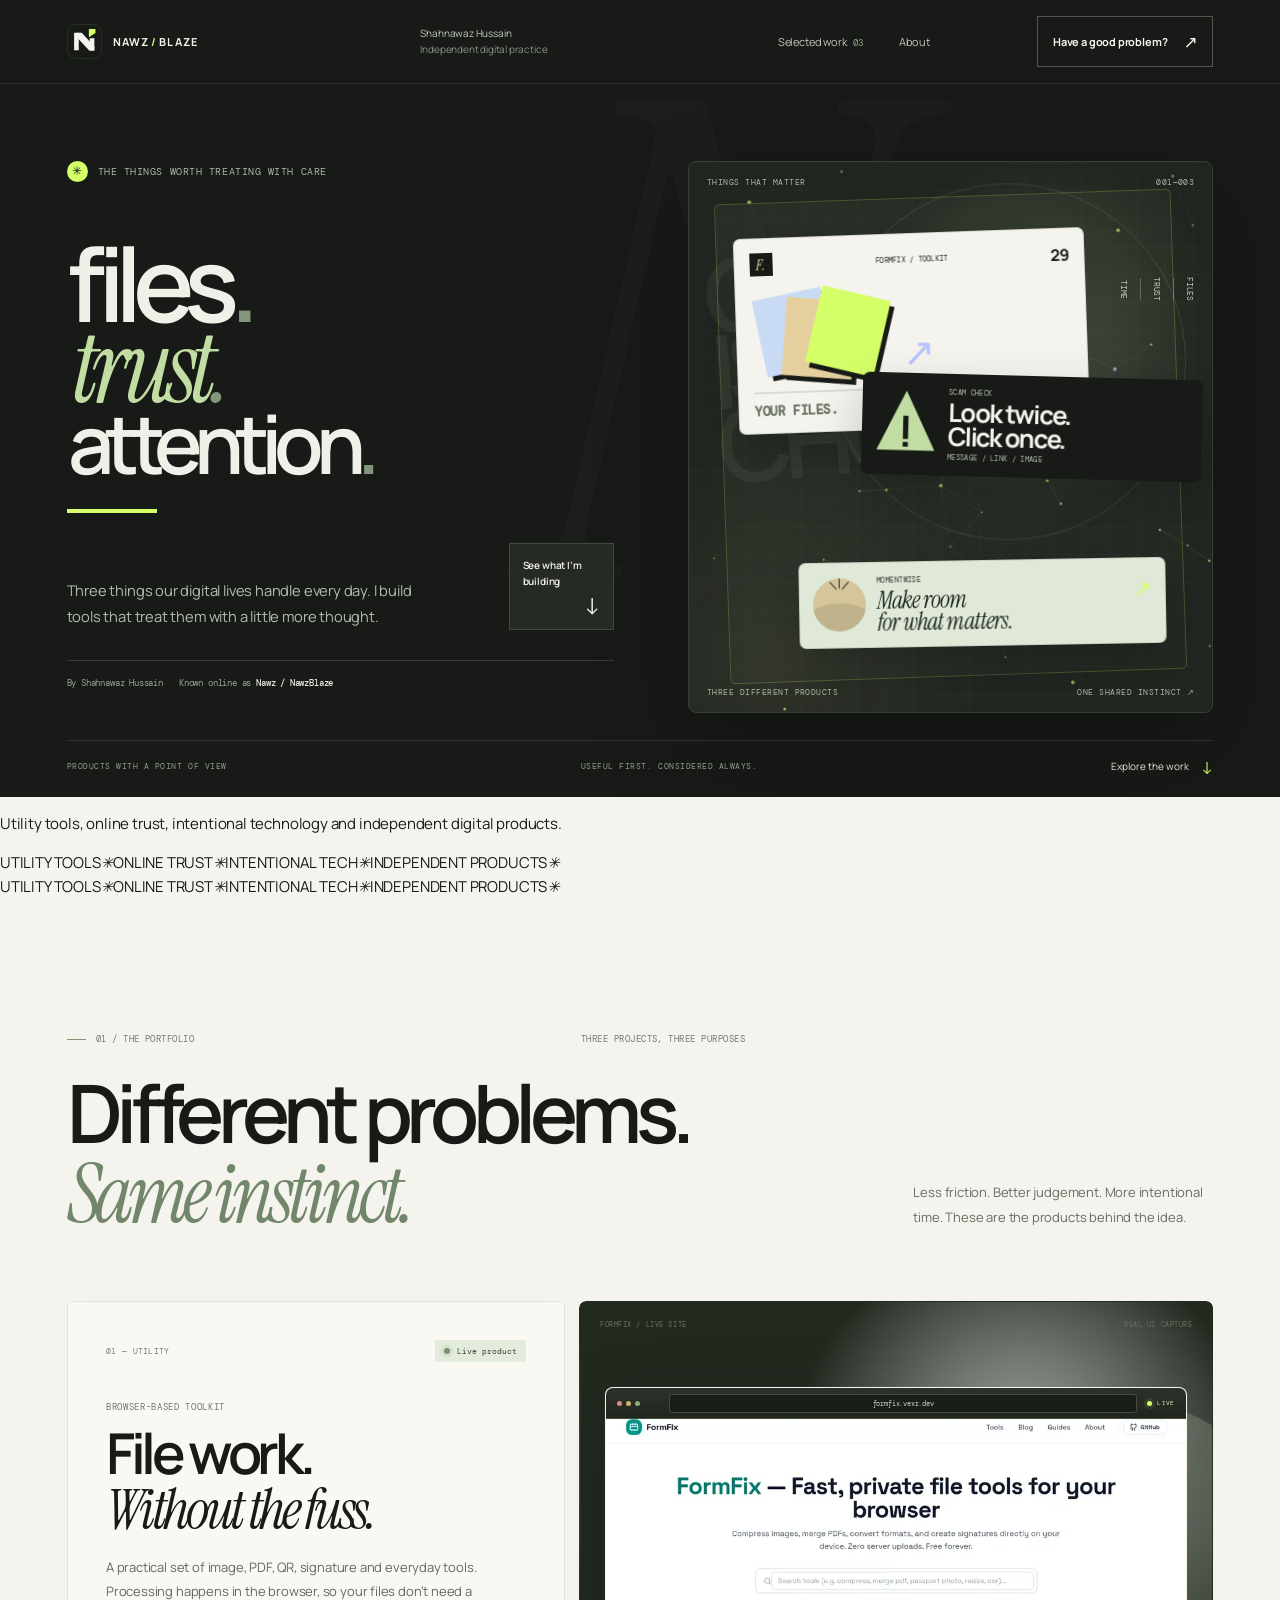
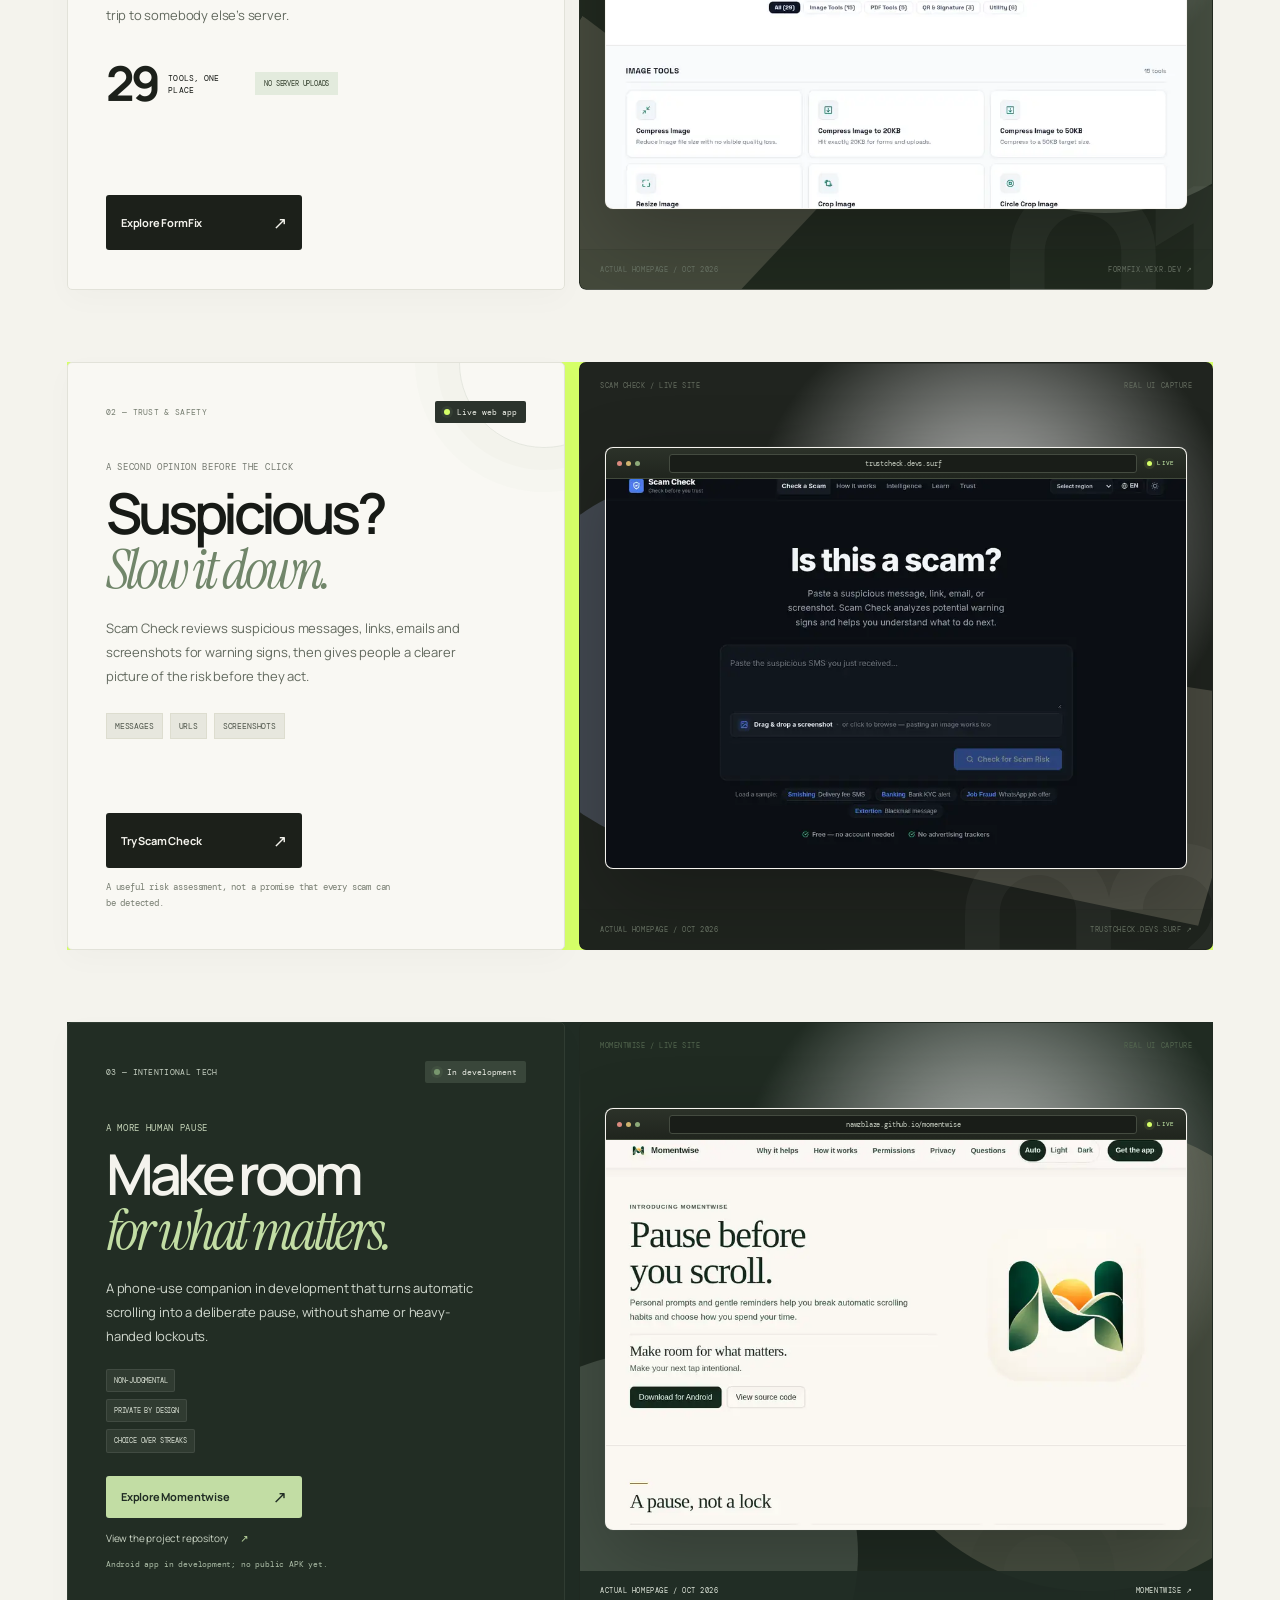
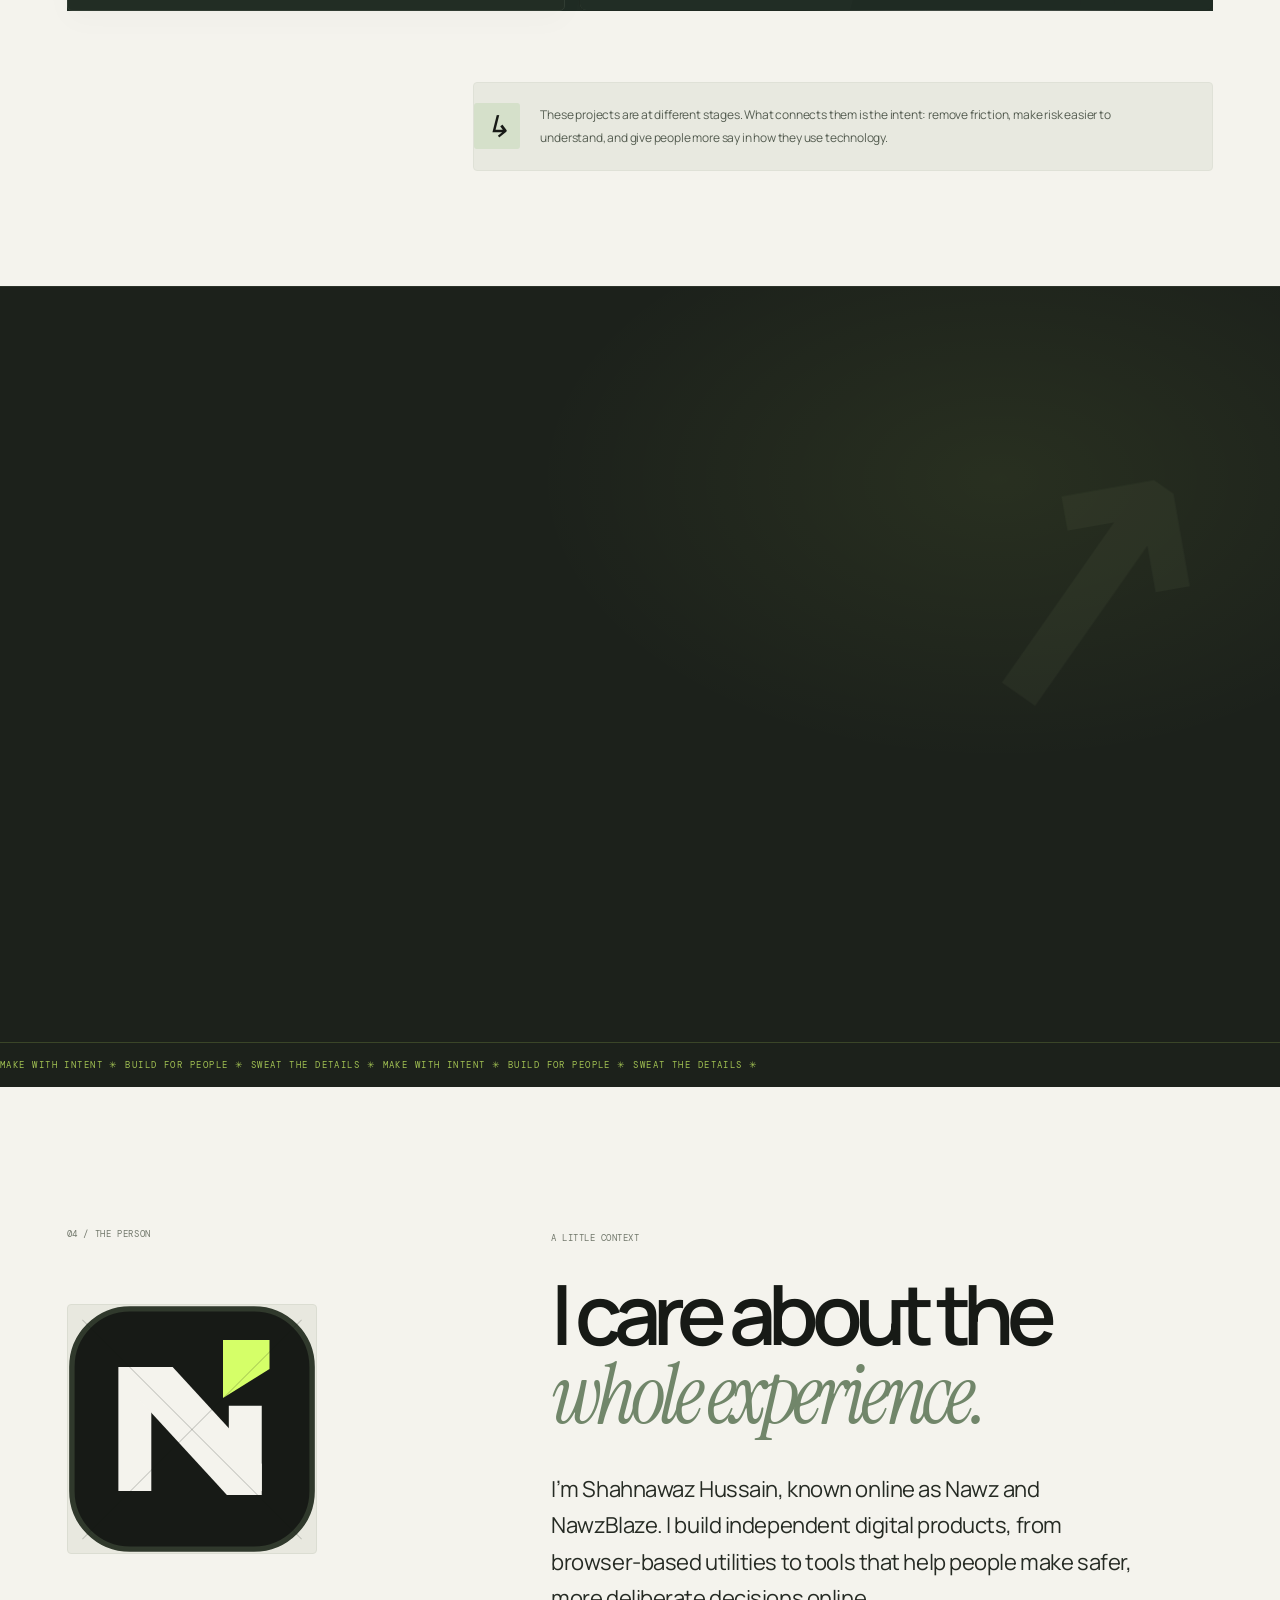
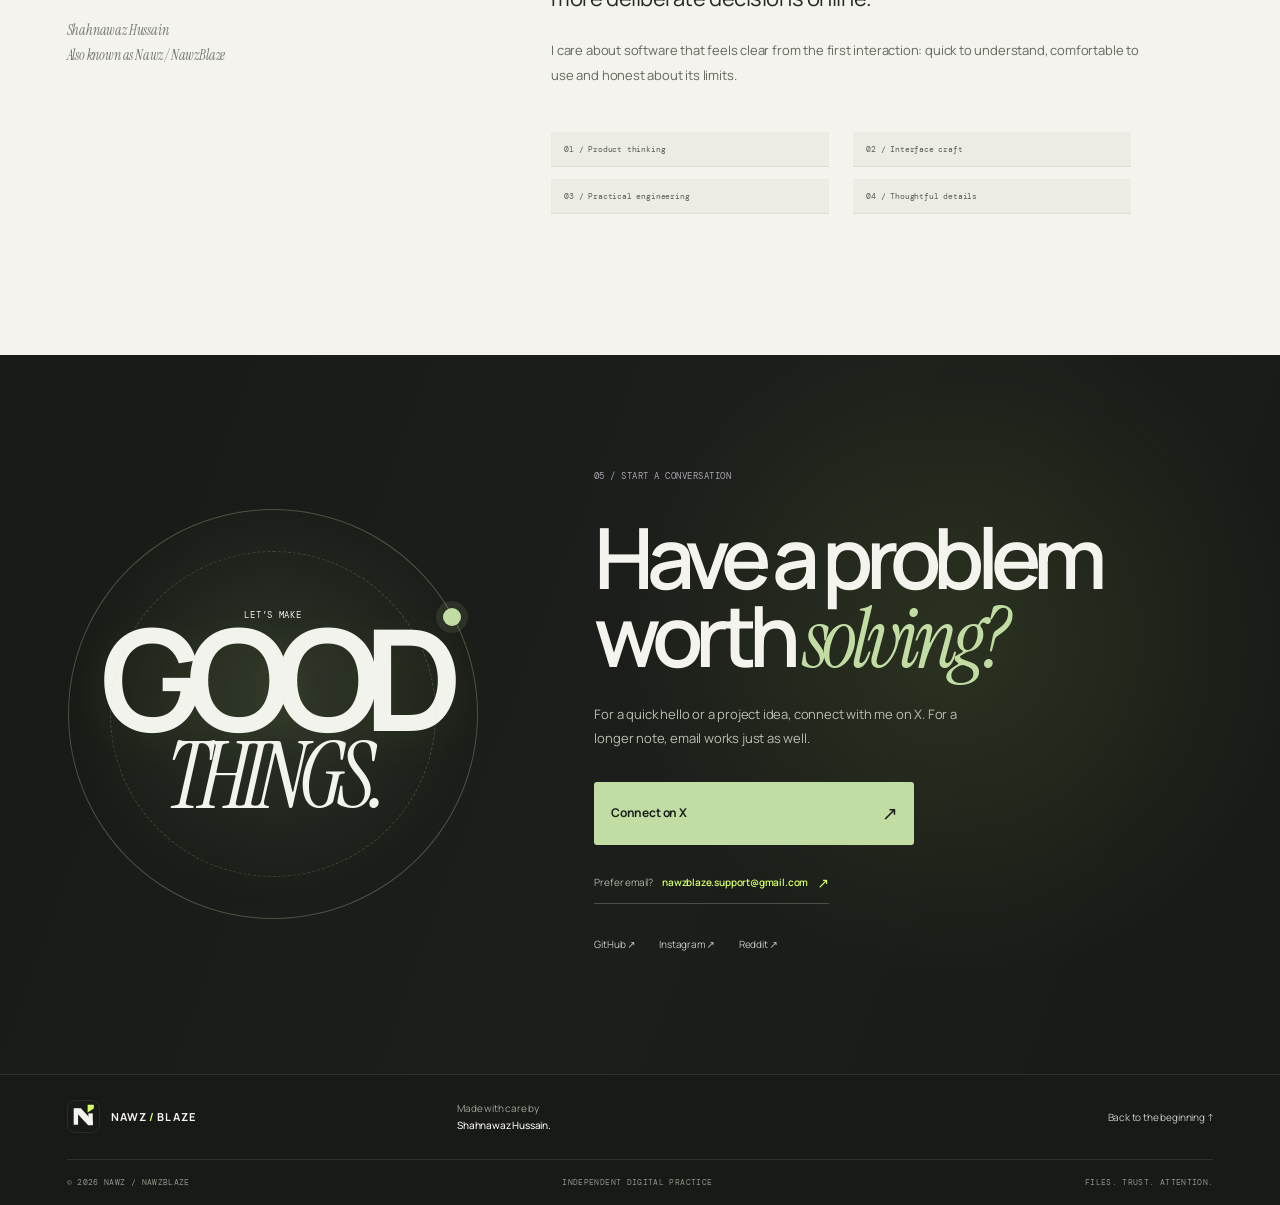
==== commit 4540efc9: "Add a signature focus ticker and make real product previews clickable" ====
--- a/index.html
+++ b/index.html
@@ -153,6 +153,16 @@
       <div class="hero-foot"><span>PRODUCTS WITH A POINT OF VIEW</span><span>USEFUL FIRST. CONSIDERED ALWAYS.</span><a href="#work">Explore the work <b aria-hidden="true">↓</b></a></div>
     </section>
 
+    <aside class="signal-ticker" aria-label="Areas of focus">
+      <p class="visually-hidden">Utility tools, online trust, intentional technology and independent digital products.</p>
+      <div class="signal-ticker__viewport" aria-hidden="true">
+        <div class="signal-ticker__track">
+          <div class="signal-ticker__group"><span>UTILITY TOOLS</span><i>✳</i><span>ONLINE TRUST</span><i>✳</i><span>INTENTIONAL TECH</span><i>✳</i><span>INDEPENDENT PRODUCTS</span><i>✳</i></div>
+          <div class="signal-ticker__group signal-ticker__group--duplicate"><span>UTILITY TOOLS</span><i>✳</i><span>ONLINE TRUST</span><i>✳</i><span>INTENTIONAL TECH</span><i>✳</i><span>INDEPENDENT PRODUCTS</span><i>✳</i></div>
+        </div>
+      </div>
+    </aside>
+
     <section class="work" id="work" aria-labelledby="work-title">
       <div class="work-heading">
         <div><p class="section-kicker"><span>01 / THE PORTFOLIO</span><span>THREE PROJECTS, THREE PURPOSES</span></p><h2 id="work-title">Different problems.<br><em>Same instinct.</em></h2></div>
@@ -172,7 +182,7 @@
           <div class="visual-label visual-label--light"><span>FORMFIX / LIVE SITE</span><span>REAL UI CAPTURE</span></div>
           <div class="live-preview-frame">
             <div class="preview-chrome" aria-hidden="true"><span class="preview-window-dots"><i></i><i></i><i></i></span><span class="preview-address">formfix.vexr.dev</span><span class="preview-live"><i></i>LIVE</span></div>
-            <div class="preview-screen"><img class="live-preview-image" src="/assets/previews/formfix.webp" alt="Screenshot of the live FormFix homepage showing its private browser-based file tools and image and PDF utility cards." width="1080" height="680" loading="lazy" decoding="async"></div>
+            <a class="preview-screen" href="https://formfix.vexr.dev/" target="_blank" rel="noopener noreferrer" aria-label="Visit FormFix live website"><img class="live-preview-image" src="/assets/previews/formfix.webp" alt="Screenshot of the live FormFix homepage showing its private browser-based file tools and image and PDF utility cards." width="1080" height="680" loading="lazy" decoding="async"><span class="preview-open-cue" aria-hidden="true">OPEN LIVE SITE <b>↗</b></span></a>
           </div>
           <div class="visual-bottom visual-bottom--light"><span>ACTUAL HOMEPAGE / OCT 2026</span><span>FORMFIX.VEXR.DEV ↗</span></div>
           <div class="visual-number" aria-hidden="true">01</div>
@@ -184,7 +194,7 @@
           <div class="visual-label visual-label--dark"><span>SCAM CHECK / LIVE SITE</span><span>REAL UI CAPTURE</span></div>
           <div class="live-preview-frame">
             <div class="preview-chrome" aria-hidden="true"><span class="preview-window-dots"><i></i><i></i><i></i></span><span class="preview-address">trustcheck.devs.surf</span><span class="preview-live"><i></i>LIVE</span></div>
-            <div class="preview-screen"><img class="live-preview-image" src="/assets/previews/scamcheck.webp" alt="Screenshot of the live Scam Check homepage with the Is this a scam? heading and suspicious-message analysis form." width="1080" height="680" loading="lazy" decoding="async"></div>
+            <a class="preview-screen" href="https://trustcheck.devs.surf/" target="_blank" rel="noopener noreferrer" aria-label="Visit Scam Check live website"><img class="live-preview-image" src="/assets/previews/scamcheck.webp" alt="Screenshot of the live Scam Check homepage with the Is this a scam? heading and suspicious-message analysis form." width="1080" height="680" loading="lazy" decoding="async"><span class="preview-open-cue" aria-hidden="true">OPEN LIVE SITE <b>↗</b></span></a>
           </div>
           <div class="visual-bottom visual-bottom--dark"><span>ACTUAL HOMEPAGE / OCT 2026</span><span>TRUSTCHECK.DEVS.SURF ↗</span></div>
           <div class="visual-number visual-number--light" aria-hidden="true">02</div>
@@ -215,7 +225,7 @@
           <div class="visual-label visual-label--moment"><span>MOMENTWISE / LIVE SITE</span><span>REAL UI CAPTURE</span></div>
           <div class="live-preview-frame">
             <div class="preview-chrome" aria-hidden="true"><span class="preview-window-dots"><i></i><i></i><i></i></span><span class="preview-address">nawzblaze.github.io/momentwise</span><span class="preview-live"><i></i>LIVE</span></div>
-            <div class="preview-screen"><img class="live-preview-image" src="/assets/previews/momentwise.webp" alt="Screenshot of the Momentwise landing page showing Pause before you scroll and its calm product introduction." width="1080" height="680" loading="lazy" decoding="async"></div>
+            <a class="preview-screen" href="https://nawzblaze.github.io/momentwise/" target="_blank" rel="noopener noreferrer" aria-label="Visit Momentwise live website"><img class="live-preview-image" src="/assets/previews/momentwise.webp" alt="Screenshot of the Momentwise landing page showing Pause before you scroll and its calm product introduction." width="1080" height="680" loading="lazy" decoding="async"><span class="preview-open-cue" aria-hidden="true">OPEN LIVE SITE <b>↗</b></span></a>
           </div>
           <div class="visual-bottom visual-bottom--moment"><span>ACTUAL HOMEPAGE / OCT 2026</span><span>MOMENTWISE ↗</span></div>
           <div class="visual-number visual-number--moment" aria-hidden="true">03</div>
--- a/assets/css/premium.css
+++ b/assets/css/premium.css
@@ -1189,3 +1189,12 @@
 @media(prefers-reduced-motion:reduce) {
   .contact-email,.contact-email b { transition:none !important;translate:none !important; }
 }
+
+@media(max-width:760px) {
+  /* Keep the contact illustration as a quiet shape on phones; clipped type
+     near the heading reads like a layout accident at narrow widths. */
+  .contact-orbit { top:22px;right:-82px;width:142px;opacity:.075; }
+  .contact-orbit > span,
+  .contact-orbit > b,
+  .contact-orbit > i { opacity:0; }
+}
